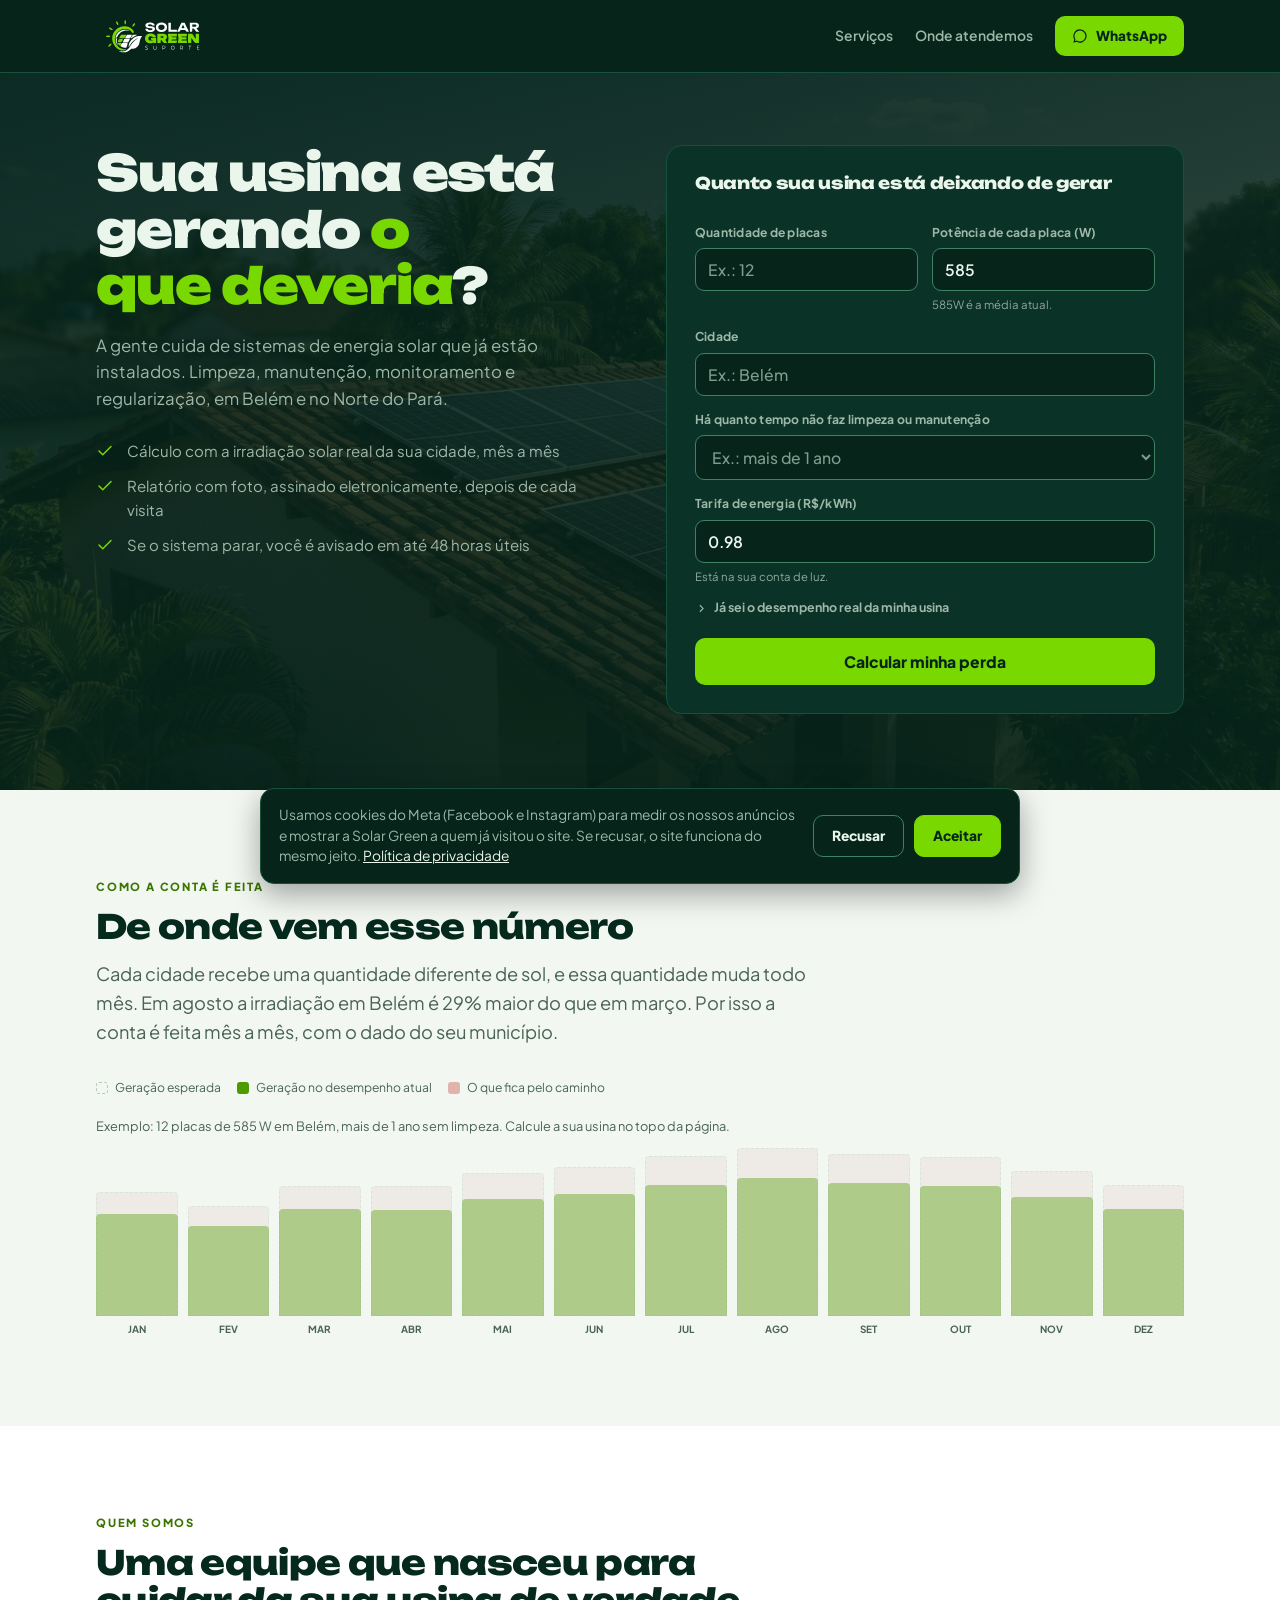
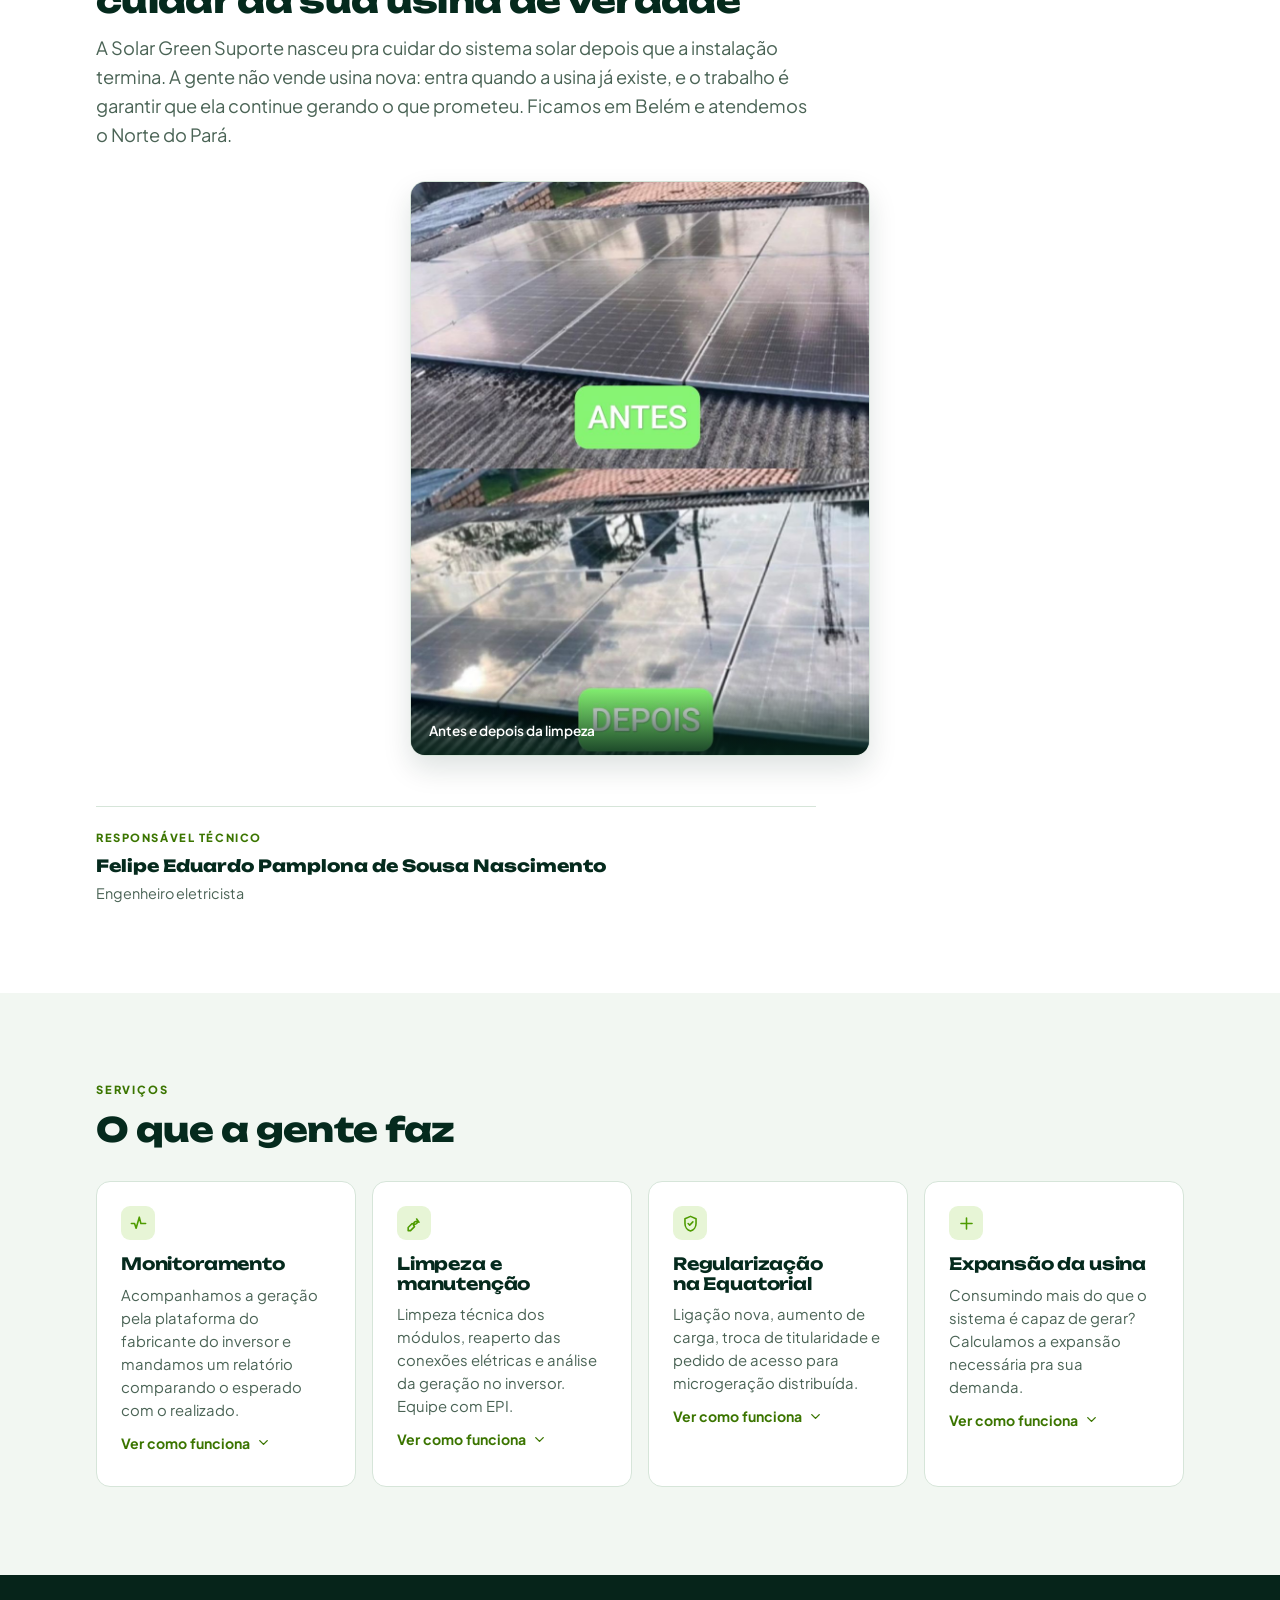
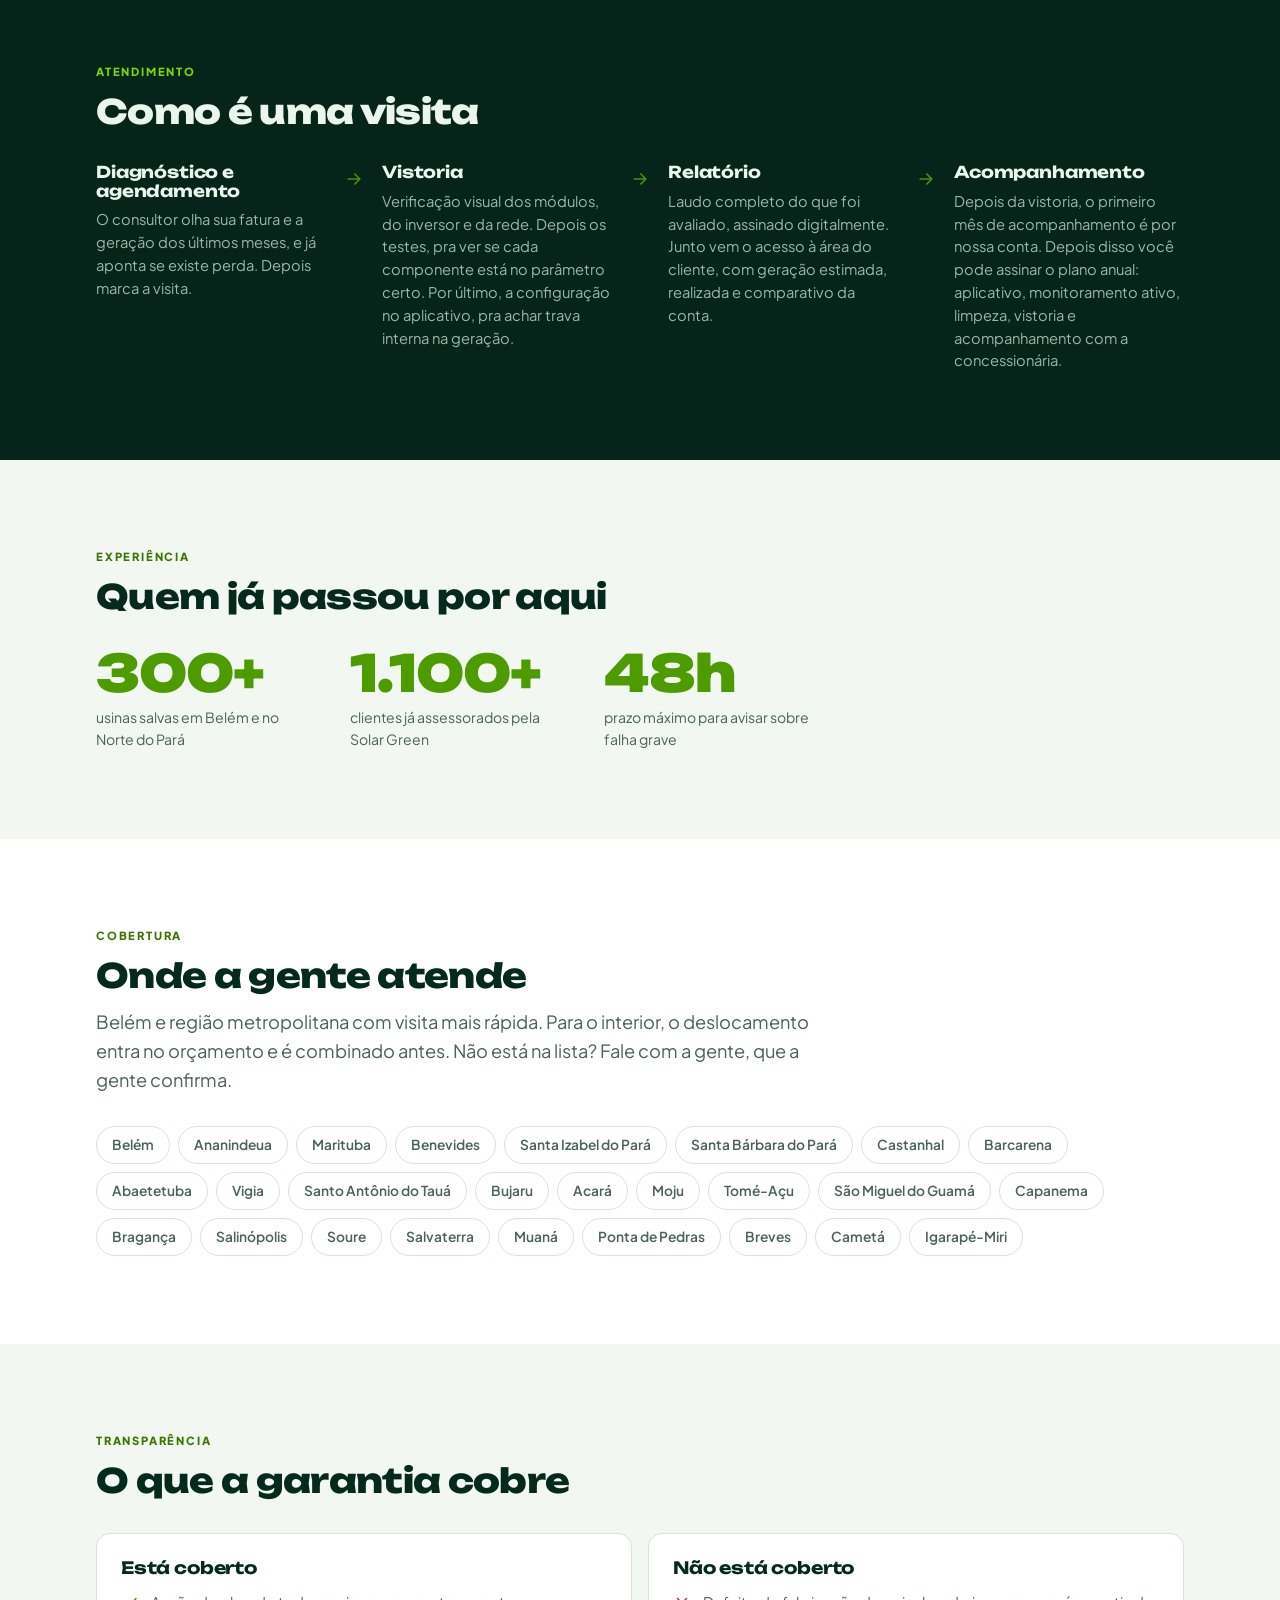
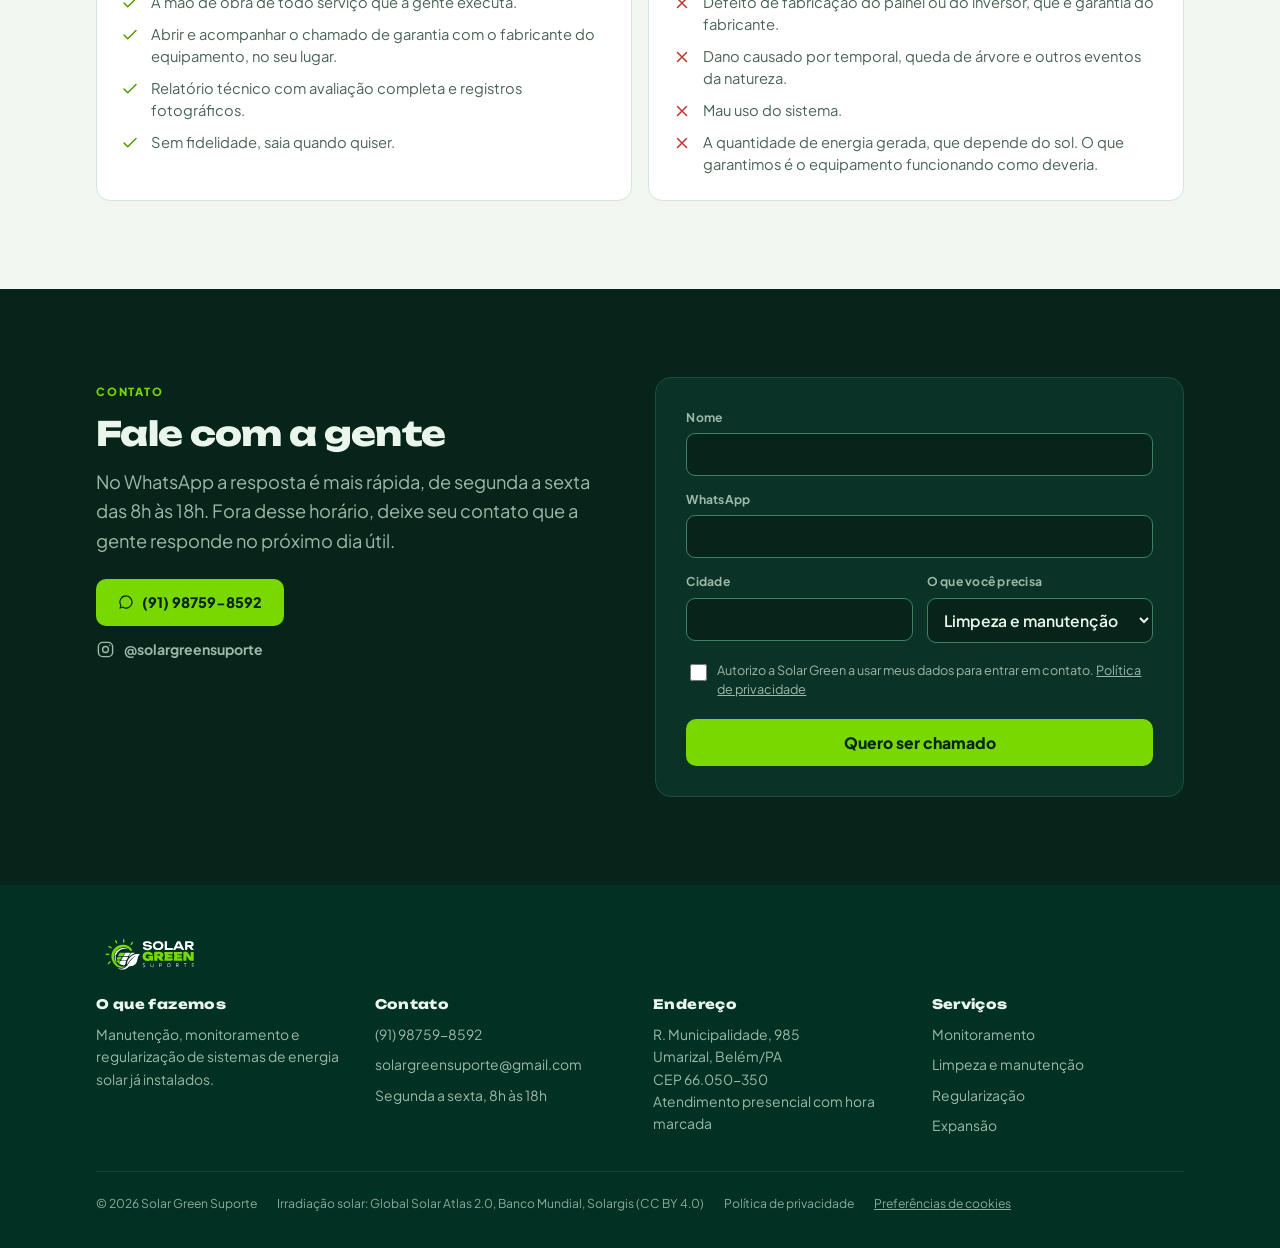
==== index.html @ b62829be "Ativa Meta Pixel com consentimento e atualiza politica" ====
<!doctype html>
<html lang="pt-BR">
<head>
<meta charset="utf-8">
<meta name="viewport" content="width=device-width, initial-scale=1">
<title>Manutenção de Energia Solar em Belém | Solar Green Suporte</title>
<meta name="description" content="Limpeza, manutenção, monitoramento e regularização de usinas de energia solar já instaladas em Belém e no Norte do Pará. Descubra quanto a sua deixa de gerar.">
<link rel="canonical" href="https://solargreensuporte.com.br/">
<meta name="theme-color" content="#06241a">
<link rel="icon" href="favicon.ico" sizes="48x48">
<link rel="apple-touch-icon" href="assets/apple-touch-icon.png">

<meta property="og:type" content="website">
<meta property="og:locale" content="pt_BR">
<meta property="og:site_name" content="Solar Green Suporte">
<meta property="og:title" content="Manutenção de Energia Solar em Belém | Solar Green Suporte">
<meta property="og:description" content="Descubra quanto a sua usina está deixando de gerar. Limpeza, manutenção, monitoramento e regularização em Belém e no Norte do Pará.">
<meta property="og:url" content="https://solargreensuporte.com.br/">
<meta property="og:image" content="https://solargreensuporte.com.br/assets/og-home.png">
<meta property="og:image:width" content="1200">
<meta property="og:image:height" content="630">
<meta name="twitter:card" content="summary_large_image">

<link rel="preconnect" href="https://fonts.googleapis.com">
<link rel="preconnect" href="https://fonts.gstatic.com" crossorigin>
<link rel="stylesheet" href="https://fonts.googleapis.com/css2?family=Unbounded:wght@400;700;800;900&family=Plus+Jakarta+Sans:wght@400;500;600;700;800&display=swap">
<link rel="stylesheet" href="css/style.css?v=2026-10-07b">
<link rel="preload" as="image" href="assets/hero-usina-mobile.webp" media="(max-width:700px)">
<link rel="preload" as="image" href="assets/hero-usina.webp" media="(min-width:701px)">

<script type="application/ld+json">
{
  "@context": "https://schema.org",
  "@type": "LocalBusiness",
  "name": "Solar Green Suporte",
  "url": "https://solargreensuporte.com.br/",
  "image": "https://solargreensuporte.com.br/assets/og-home.png",
  "logo": "https://solargreensuporte.com.br/assets/logo-cor.svg",
  "description": "Manutenção, monitoramento e regularização de sistemas de energia solar já instalados, em Belém e no Norte do Pará.",
  "telephone": "+5591987598592",
  "email": "solargreensuporte@gmail.com",
  "address": {
    "@type": "PostalAddress",
    "streetAddress": "R. Municipalidade, 985",
    "addressLocality": "Belém",
    "addressRegion": "PA",
    "postalCode": "66050-350",
    "addressCountry": "BR"
  },
  "areaServed": { "@type": "AdministrativeArea", "name": "Norte do Pará" },
  "openingHoursSpecification": [
    {
      "@type": "OpeningHoursSpecification",
      "dayOfWeek": ["Monday", "Tuesday", "Wednesday", "Thursday", "Friday"],
      "opens": "08:00",
      "closes": "18:00"
    }
  ],
  "sameAs": ["https://instagram.com/solargreensuporte"]
}
</script>
<script type="module" src="js/app.js?v=2026-10-07b"></script>
<script type="module" src="js/rastreio.js?v=2026-10-07b"></script>
</head>
<body>
<a class="pular" href="#principal">Pular para o conteúdo</a>
<noscript><div class="ns">Para calcular a perda da sua usina, ative o JavaScript. Se preferir, <a href="https://wa.me/5591987598592">fale com a gente no WhatsApp</a>.</div></noscript>

<header>
  <div class="wrap topbar">
    <a class="logo" href="#topo" aria-label="Solar Green Suporte, ir para o topo"><img src="assets/logo-branca.svg" alt="Solar Green Suporte" width="118" height="44"></a>
    <nav aria-label="Principal">
      <a class="nav-link" href="#servicos">Serviços</a>
      <a class="nav-link" href="#cobertura">Onde atendemos</a>
      <a class="zap" href="https://wa.me/5591987598592" data-evento="whatsapp_topo" target="_blank" rel="noopener">
        <svg viewBox="0 0 24 24" fill="currentColor" aria-hidden="true"><path d="M12 2a10 10 0 0 0-8.6 15.1L2 22l5-1.3A10 10 0 1 0 12 2zm0 18.2c-1.5 0-3-.4-4.3-1.2l-.3-.2-3 .8.8-2.9-.2-.3A8.2 8.2 0 1 1 12 20.2z"/></svg>
        <span>WhatsApp</span>
      </a>
    </nav>
  </div>
</header>

<main id="principal">

<!-- ══ HERO + CALCULADORA ══ -->
<div class="escuro hero-bg" id="topo">
  <div class="wrap hero">
    <div class="hero-grid">
      <div>
        <h1>Sua usina está gerando <em>o que deveria</em>?</h1>
        <p>A gente cuida de sistemas de energia solar que já estão instalados. Limpeza, manutenção, monitoramento e regularização, em Belém e no Norte do Pará.</p>
        <ul class="hero-pontos">
          <li><svg class="ic" viewBox="0 0 24 24" aria-hidden="true"><path d="M20 6L9 17l-5-5"/></svg><span>Cálculo com a irradiação solar real da sua cidade, mês a mês</span></li>
          <li><svg class="ic" viewBox="0 0 24 24" aria-hidden="true"><path d="M20 6L9 17l-5-5"/></svg><span>Relatório com foto, assinado eletronicamente, depois de cada visita</span></li>
          <li><svg class="ic" viewBox="0 0 24 24" aria-hidden="true"><path d="M20 6L9 17l-5-5"/></svg><span>Se o sistema parar, você é avisado em até 48 horas úteis</span></li>
        </ul>
      </div>

      <div class="calc" id="calc">
        <h2 class="calc-t">Quanto sua usina está deixando de gerar</h2>
        <form id="calcForm" novalidate>
          <div class="campos">
            <div class="campo">
              <label for="placas">Quantidade de placas</label>
              <input type="number" id="placas" placeholder="Ex.: 12" min="1" step="1" inputmode="numeric">
            </div>
            <div class="campo">
              <label for="potPlaca">Potência de cada placa (W)</label>
              <input type="number" id="potPlaca" min="50" step="5" inputmode="numeric">
              <span class="dica">585W é a média atual.</span>
            </div>
            <div class="campo full combo">
              <label for="cidadeInput">Cidade</label>
              <input type="text" id="cidadeInput" placeholder="Ex.: Belém" autocomplete="off" role="combobox" aria-expanded="false" aria-controls="cidadeLista" aria-autocomplete="list">
              <div class="combo-lista" id="cidadeLista" role="listbox" aria-label="Cidades"></div>
              <span class="aviso-cidade" id="cidadeAviso" role="status"></span>
            </div>
            <div class="campo full">
              <label for="tempoLimpeza">Há quanto tempo não faz limpeza ou manutenção</label>
              <select id="tempoLimpeza" required></select>
            </div>
            <div class="campo full">
              <label for="tarifa">Tarifa de energia (R$/kWh)</label>
              <input type="number" id="tarifa" min="0.1" step="0.01" inputmode="decimal">
              <span class="dica" id="tarifaDica">Está na sua conta de luz.</span>
            </div>
            <div class="campo full">
              <details class="opcional">
                <summary><svg viewBox="0 0 24 24" aria-hidden="true"><path d="M9 6l6 6-6 6"/></svg>Já sei o desempenho real da minha usina</summary>
                <div class="campo">
                  <label for="desempReal">Desempenho medido (%)</label>
                  <input type="number" id="desempReal" min="1" max="120" step="1" placeholder="Ex.: 91" inputmode="numeric">
                </div>
              </details>
            </div>
          </div>
          <p class="erro" id="calcErro" role="alert"></p>
          <button class="calc-btn" id="btnCalc" type="submit">Calcular minha perda</button>
        </form>

        <!-- Depois que o modal do resultado fecha, o #mrResumo (com os mesmos
             botões) é movido pra cá e fica aberto, como era antes do modal. -->
        <div class="calc-resultado-slot" id="calcResultadoSlot"></div>
      </div>
    </div>
  </div>
</div>

<!-- ══ DE ONDE VEM O NÚMERO ══ -->
<div class="claro">
  <div class="wrap">
    <section aria-labelledby="t-numero">
      <div class="sec-head">
        <span class="eyebrow">Como a conta é feita</span>
        <h2 id="t-numero">De onde vem esse número</h2>
        <p class="lede">Cada cidade recebe uma quantidade diferente de sol, e essa quantidade muda todo mês. Em agosto a irradiação em Belém é 29% maior do que em março. Por isso a conta é feita mês a mês, com o dado do seu município.</p>
      </div>
      <div class="gr-leg">
        <span><i class="kk" style="border:1.5px dashed #b3ccb8;"></i> Geração esperada</span>
        <span><i class="kk" style="background:#4e9b00;"></i> Geração no desempenho atual</span>
        <span><i class="kk" style="background:rgba(192,52,42,.35);"></i> O que fica pelo caminho</span>
      </div>
      <div class="grafico exemplo" id="grafico">
        <p class="gr-exemplo-nota" id="grNota">Exemplo: 12 placas de 585 W em Belém, mais de 1 ano sem limpeza. Calcule a sua usina no topo da página.</p>
        <div class="barras" id="barras" role="img" aria-label="Gráfico de barras, mês a mês, da geração esperada e da geração no desempenho atual"></div>
        <div class="gr-tip" id="grTip"></div>
      </div>
    </section>
  </div>
</div>

<!-- ══ QUEM SOMOS ══ -->
<div class="branco" id="quem-somos">
  <div class="wrap">
    <section aria-labelledby="t-quem">
      <div class="sec-head">
        <span class="eyebrow">Quem somos</span>
        <h2 id="t-quem">Uma equipe que nasceu para cuidar da sua usina de verdade</h2>
        <p class="lede">A Solar Green Suporte nasceu pra cuidar do sistema solar depois que a instalação termina. A gente não vende usina nova: entra quando a usina já existe, e o trabalho é garantir que ela continue gerando o que prometeu. Ficamos em Belém e atendemos o Norte do Pará.</p>
      </div>
      <div class="carrossel" id="carrossel">
        <div class="car-trilho" id="carTrilho"></div>
        <button class="car-nav car-prev" id="carPrev" type="button" aria-label="Foto anterior"><svg viewBox="0 0 24 24" aria-hidden="true"><path d="M15 18l-6-6 6-6"/></svg></button>
        <button class="car-nav car-next" id="carNext" type="button" aria-label="Próxima foto"><svg viewBox="0 0 24 24" aria-hidden="true"><path d="M9 6l6 6-6 6"/></svg></button>
      </div>
      <div class="car-pontos" id="carPontos"></div>
      <div class="resp">
        <div class="r-rot">Responsável técnico</div>
        <div class="r-nome">Felipe Eduardo Pamplona de Sousa Nascimento</div>
        <div class="r-cargo">Engenheiro eletricista</div>
      </div>
    </section>
  </div>
</div>

<!-- ══ SERVIÇOS ══ -->
<div class="claro" id="servicos">
  <div class="wrap">
    <section aria-labelledby="t-servicos">
      <div class="sec-head">
        <span class="eyebrow">Serviços</span>
        <h2 id="t-servicos">O que a gente faz</h2>
      </div>
      <div class="grid g4">
        <div class="card">
          <div class="ico-c"><svg viewBox="0 0 24 24" aria-hidden="true"><path d="M3 12h4l2 6 4-14 2 8h6"/></svg></div>
          <h3>Monitoramento</h3>
          <p>Acompanhamos a geração pela plataforma do fabricante do inversor e mandamos um relatório comparando o esperado com o realizado.</p>
          <button class="card-abrir" type="button" aria-expanded="false">Ver como funciona <svg viewBox="0 0 24 24" aria-hidden="true"><path d="M6 9l6 6 6-6"/></svg></button>
          <div class="card-mais"><div class="card-mais-int">
            <p>Nosso aplicativo monitora a geração e a saúde da usina 24 horas por dia e manda um alerta se o desempenho cair abaixo do esperado. Dá pra anexar as faturas de energia no app, e ele compara a geração do mês com o abatimento na conta pra mostrar quanto você economizou naquele período.</p>
            <a class="card-cta" href="https://wa.me/5591987598592" data-servico="monitoramento" data-evento="whatsapp_servico" target="_blank" rel="noopener">Falar sobre monitoramento</a>
          </div></div>
        </div>
        <div class="card">
          <div class="ico-c"><svg viewBox="0 0 24 24" aria-hidden="true"><path d="M14.7 6.3a4 4 0 1 1-5.7 5.7l-5 5V21h3l5-5a4 4 0 0 1 5.7-5.7z"/></svg></div>
          <h3>Limpeza e manutenção</h3>
          <p>Limpeza técnica dos módulos, reaperto das conexões elétricas e análise da geração no inversor. Equipe com EPI.</p>
          <button class="card-abrir" type="button" aria-expanded="false">Ver como funciona <svg viewBox="0 0 24 24" aria-hidden="true"><path d="M6 9l6 6 6-6"/></svg></button>
          <div class="card-mais"><div class="card-mais-int">
            <p>Além da limpeza detalhada em cada módulo, a gente confere se todas as conexões estão firmes, se os cabos estão íntegros, se as tubulações estão protegendo cabos e conexões, se o equipamento está configurado do jeito certo e se cada componente está funcionando como deveria.</p>
            <a class="card-cta" href="https://wa.me/5591987598592" data-servico="limpeza e manutenção" data-evento="whatsapp_servico" target="_blank" rel="noopener">Falar sobre limpeza e manutenção</a>
          </div></div>
        </div>
        <div class="card">
          <div class="ico-c"><svg viewBox="0 0 24 24" aria-hidden="true"><path d="M9 12l2 2 4-4"/><path d="M12 3l7 3v6c0 4.4-3 8.4-7 9.5C8 20.4 5 16.4 5 12V6z"/></svg></div>
          <h3>Regularização na Equatorial</h3>
          <p>Ligação nova, aumento de carga, troca de titularidade e pedido de acesso para microgeração distribuída.</p>
          <button class="card-abrir" type="button" aria-expanded="false">Ver como funciona <svg viewBox="0 0 24 24" aria-hidden="true"><path d="M6 9l6 6 6-6"/></svg></button>
          <div class="card-mais"><div class="card-mais-int">
            <p>Representamos você junto à Equatorial, com o projeto elétrico assinado por engenheiro eletricista. Você não precisa entender de burocracia de concessionária nem ir atrás de protocolo: a gente cuida do processo do começo ao fim.</p>
            <a class="card-cta" href="https://wa.me/5591987598592" data-servico="regularização na Equatorial" data-evento="whatsapp_servico" target="_blank" rel="noopener">Falar sobre regularização</a>
          </div></div>
        </div>
        <div class="card">
          <div class="ico-c"><svg viewBox="0 0 24 24" aria-hidden="true"><path d="M12 5v14M5 12h14"/></svg></div>
          <h3>Expansão da usina</h3>
          <p>Consumindo mais do que o sistema é capaz de gerar? Calculamos a expansão necessária pra sua demanda.</p>
          <button class="card-abrir" type="button" aria-expanded="false">Ver como funciona <svg viewBox="0 0 24 24" aria-hidden="true"><path d="M6 9l6 6 6-6"/></svg></button>
          <div class="card-mais"><div class="card-mais-int">
            <p>Sua conta ainda vem alta mesmo com o sistema funcionando bem? Pode ser que ele tenha ficado pequeno pro seu consumo atual. A gente calcula quantos módulos faltam pra fechar essa conta, olhando pra sua demanda real.</p>
            <a class="card-cta" href="https://wa.me/5591987598592" data-servico="expansão da usina" data-evento="whatsapp_servico" target="_blank" rel="noopener">Falar sobre expansão</a>
          </div></div>
        </div>
      </div>
    </section>
  </div>
</div>

<!-- ══ ATENDIMENTO ══ -->
<div class="escuro" id="atendimento">
  <div class="wrap">
    <section aria-labelledby="t-visita">
      <div class="sec-head">
        <span class="eyebrow">Atendimento</span>
        <h2 id="t-visita">Como é uma visita</h2>
      </div>
      <div class="passos">
        <div class="passo">
          <h3>Diagnóstico e agendamento</h3>
          <p>O consultor olha sua fatura e a geração dos últimos meses, e já aponta se existe perda. Depois marca a visita.</p>
        </div>
        <div class="seta-passo" aria-hidden="true"><svg viewBox="0 0 24 24"><path d="M5 12h14M13 6l6 6-6 6"/></svg></div>
        <div class="passo">
          <h3>Vistoria</h3>
          <p>Verificação visual dos módulos, do inversor e da rede. Depois os testes, pra ver se cada componente está no parâmetro certo. Por último, a configuração no aplicativo, pra achar trava interna na geração.</p>
        </div>
        <div class="seta-passo" aria-hidden="true"><svg viewBox="0 0 24 24"><path d="M5 12h14M13 6l6 6-6 6"/></svg></div>
        <div class="passo">
          <h3>Relatório</h3>
          <p>Laudo completo do que foi avaliado, assinado digitalmente. Junto vem o acesso à área do cliente, com geração estimada, realizada e comparativo da conta.</p>
        </div>
        <div class="seta-passo" aria-hidden="true"><svg viewBox="0 0 24 24"><path d="M5 12h14M13 6l6 6-6 6"/></svg></div>
        <div class="passo">
          <h3>Acompanhamento</h3>
          <p>Depois da vistoria, o primeiro mês de acompanhamento é por nossa conta. Depois disso você pode assinar o plano anual: aplicativo, monitoramento ativo, limpeza, vistoria e acompanhamento com a concessionária.</p>
        </div>
      </div>
    </section>
  </div>
</div>

<!-- ══ PROVA ══ -->
<div class="claro">
  <div class="wrap">
    <section aria-labelledby="t-prova">
      <div class="sec-head">
        <span class="eyebrow">Experiência</span>
        <h2 id="t-prova">Quem já passou por aqui</h2>
      </div>
      <div class="prova">
        <div><div class="p-n">300+</div><div class="p-l">usinas salvas em Belém e no Norte do Pará</div></div>
        <div><div class="p-n">1.100+</div><div class="p-l">clientes já assessorados pela Solar Green</div></div>
        <div><div class="p-n">48h</div><div class="p-l">prazo máximo para avisar sobre falha grave</div></div>
      </div>
    </section>
  </div>
</div>

<!-- ══ COBERTURA ══ -->
<div class="branco" id="cobertura">
  <div class="wrap">
    <section aria-labelledby="t-cobertura">
      <div class="sec-head">
        <span class="eyebrow">Cobertura</span>
        <h2 id="t-cobertura">Onde a gente atende</h2>
        <p class="lede">Belém e região metropolitana com visita mais rápida. Para o interior, o deslocamento entra no orçamento e é combinado antes. Não está na lista? Fale com a gente, que a gente confirma.</p>
      </div>
      <div class="cidades">
        <span class="cidade">Belém</span><span class="cidade">Ananindeua</span><span class="cidade">Marituba</span>
        <span class="cidade">Benevides</span><span class="cidade">Santa Izabel do Pará</span><span class="cidade">Santa Bárbara do Pará</span>
        <span class="cidade">Castanhal</span><span class="cidade">Barcarena</span><span class="cidade">Abaetetuba</span>
        <span class="cidade">Vigia</span><span class="cidade">Santo Antônio do Tauá</span><span class="cidade">Bujaru</span>
        <span class="cidade">Acará</span><span class="cidade">Moju</span><span class="cidade">Tomé-Açu</span>
        <span class="cidade">São Miguel do Guamá</span><span class="cidade">Capanema</span><span class="cidade">Bragança</span>
        <span class="cidade">Salinópolis</span><span class="cidade">Soure</span><span class="cidade">Salvaterra</span>
        <span class="cidade">Muaná</span><span class="cidade">Ponta de Pedras</span><span class="cidade">Breves</span>
        <span class="cidade">Cametá</span><span class="cidade">Igarapé-Miri</span>
      </div>
    </section>
  </div>
</div>

<!-- ══ GARANTIA ══ -->
<div class="claro">
  <div class="wrap">
    <section aria-labelledby="t-garantia">
      <div class="sec-head">
        <span class="eyebrow">Transparência</span>
        <h2 id="t-garantia">O que a garantia cobre</h2>
      </div>
      <div class="gar">
        <div class="gar-col">
          <h3>Está coberto</h3>
          <ul>
            <li class="sim"><svg viewBox="0 0 24 24" aria-hidden="true"><path d="M20 6L9 17l-5-5"/></svg><span>A mão de obra de todo serviço que a gente executa.</span></li>
            <li class="sim"><svg viewBox="0 0 24 24" aria-hidden="true"><path d="M20 6L9 17l-5-5"/></svg><span>Abrir e acompanhar o chamado de garantia com o fabricante do equipamento, no seu lugar.</span></li>
            <li class="sim"><svg viewBox="0 0 24 24" aria-hidden="true"><path d="M20 6L9 17l-5-5"/></svg><span>Relatório técnico com avaliação completa e registros fotográficos.</span></li>
            <li class="sim"><svg viewBox="0 0 24 24" aria-hidden="true"><path d="M20 6L9 17l-5-5"/></svg><span>Sem fidelidade, saia quando quiser.</span></li>
          </ul>
        </div>
        <div class="gar-col">
          <h3>Não está coberto</h3>
          <ul>
            <li class="nao"><svg viewBox="0 0 24 24" aria-hidden="true"><path d="M6 6l12 12M18 6L6 18"/></svg><span>Defeito de fabricação do painel ou do inversor, que é garantia do fabricante.</span></li>
            <li class="nao"><svg viewBox="0 0 24 24" aria-hidden="true"><path d="M6 6l12 12M18 6L6 18"/></svg><span>Dano causado por temporal, queda de árvore e outros eventos da natureza.</span></li>
            <li class="nao"><svg viewBox="0 0 24 24" aria-hidden="true"><path d="M6 6l12 12M18 6L6 18"/></svg><span>Mau uso do sistema.</span></li>
            <li class="nao"><svg viewBox="0 0 24 24" aria-hidden="true"><path d="M6 6l12 12M18 6L6 18"/></svg><span>A quantidade de energia gerada, que depende do sol. O que garantimos é o equipamento funcionando como deveria.</span></li>
          </ul>
        </div>
      </div>
    </section>
  </div>
</div>

<!-- ══ CONTATO ══ -->
<div class="escuro" id="contato">
  <div class="wrap">
    <section aria-labelledby="t-contato">
      <div class="form-grid">
        <div>
          <span class="eyebrow">Contato</span>
          <h2 id="t-contato" style="margin-top:12px;">Fale com a gente</h2>
          <p class="lede" style="margin-top:14px;">No WhatsApp a resposta é mais rápida, de segunda a sexta das 8h às 18h. Fora desse horário, deixe seu contato que a gente responde no próximo dia útil.</p>
          <div style="margin-top:24px;display:flex;flex-direction:column;gap:12px;align-items:flex-start;">
            <a class="btn-zap" href="https://wa.me/5591987598592" data-evento="whatsapp_contato" target="_blank" rel="noopener">
              <svg viewBox="0 0 24 24" fill="currentColor" style="width:16px;height:16px;" aria-hidden="true"><path d="M12 2a10 10 0 0 0-8.6 15.1L2 22l5-1.3A10 10 0 1 0 12 2zm0 18.2c-1.5 0-3-.4-4.3-1.2l-.3-.2-3 .8.8-2.9-.2-.3A8.2 8.2 0 1 1 12 20.2z"/></svg>
              (91) 98759-8592
            </a>
            <a href="https://instagram.com/solargreensuporte" target="_blank" rel="noopener" style="display:inline-flex;align-items:center;gap:9px;color:var(--escuro-soft);text-decoration:none;font-size:.88rem;font-weight:700;">
              <svg viewBox="0 0 24 24" width="19" height="19" fill="none" stroke="currentColor" stroke-width="1.8" stroke-linecap="round" stroke-linejoin="round" aria-hidden="true"><rect x="3" y="3" width="18" height="18" rx="5.5"/><circle cx="12" cy="12" r="3.7"/><circle cx="17.3" cy="6.7" r=".9" fill="currentColor" stroke="none"/></svg>
              @solargreensuporte
            </a>
          </div>
        </div>

        <div class="form-box">
          <form id="form" novalidate>
            <div class="campos">
              <div class="campo full"><label for="fNome">Nome</label><input type="text" id="fNome" autocomplete="name" required></div>
              <div class="campo full"><label for="fZap">WhatsApp</label><input type="tel" id="fZap" autocomplete="tel" inputmode="tel" required></div>
              <div class="campo"><label for="fCidade">Cidade</label><input type="text" id="fCidade" autocomplete="address-level2"></div>
              <div class="campo"><label for="fServico">O que você precisa</label>
                <select id="fServico">
                  <option>Limpeza e manutenção</option>
                  <option>Monitoramento</option>
                  <option>Regularização na Equatorial</option>
                  <option>Expansão da usina</option>
                  <option>Ainda não sei</option>
                </select>
              </div>
            </div>
            <div class="hp" aria-hidden="true"><label for="fSite">Não preencha este campo</label><input type="text" id="fSite" name="site_url" tabindex="-1" autocomplete="off"></div>
            <label class="consent"><input type="checkbox" id="fOk" required><span>Autorizo a Solar Green a usar meus dados para entrar em contato. <a href="privacidade.html">Política de privacidade</a></span></label>
            <p id="formErro" role="alert"></p>
            <button class="calc-btn" id="btnForm" type="submit">Quero ser chamado</button>
          </form>
        </div>
      </div>
    </section>
  </div>
</div>

</main>

<footer>
  <div class="wrap">
    <div class="f-logo"><img src="assets/logo-branca.svg" alt="Solar Green Suporte" width="112" height="42" loading="lazy"></div>
    <div class="f-grid">
      <div>
        <h3>O que fazemos</h3>
        <p>Manutenção, monitoramento e regularização de sistemas de energia solar já instalados.</p>
      </div>
      <div>
        <h3>Contato</h3>
        <ul>
          <li><a href="https://wa.me/5591987598592">(91) 98759-8592</a></li>
          <li><a href="mailto:solargreensuporte@gmail.com">solargreensuporte@gmail.com</a></li>
          <li>Segunda a sexta, 8h às 18h</li>
        </ul>
      </div>
      <div>
        <h3>Endereço</h3>
        <p>R. Municipalidade, 985<br>Umarizal, Belém/PA<br>CEP 66.050-350<br>Atendimento presencial com hora marcada</p>
      </div>
      <div>
        <h3>Serviços</h3>
        <ul>
          <li><a href="#servicos">Monitoramento</a></li>
          <li><a href="#servicos">Limpeza e manutenção</a></li>
          <li><a href="#servicos">Regularização</a></li>
          <li><a href="#servicos">Expansão</a></li>
        </ul>
      </div>
    </div>
    <div class="f-fim">
      <span>&copy; <span id="ano">2026</span> Solar Green Suporte</span>
      <span>Irradiação solar: Global Solar Atlas 2.0, Banco Mundial, Solargis (CC BY 4.0)</span>
      <a href="privacidade.html">Política de privacidade</a>
    </div>
  </div>
</footer>

<div class="barra-zap" id="barraZap">
  <a class="btn-zap" href="https://wa.me/5591987598592" data-evento="whatsapp_barra" target="_blank" rel="noopener">
    <svg viewBox="0 0 24 24" fill="currentColor" style="width:16px;height:16px;" aria-hidden="true"><path d="M12 2a10 10 0 0 0-8.6 15.1L2 22l5-1.3A10 10 0 1 0 12 2zm0 18.2c-1.5 0-3-.4-4.3-1.2l-.3-.2-3 .8.8-2.9-.2-.3A8.2 8.2 0 1 1 12 20.2z"/></svg>
    Falar no WhatsApp
  </a>
  <span class="b-hor" id="barraHorario">Segunda a sexta, 8h às 18h</span>
</div>

<!-- ══ MODAL DO RESULTADO DA CALCULADORA ══ -->
<div class="modal-resultado" id="modalResultado" role="dialog" aria-modal="true" aria-hidden="true" aria-label="Resultado do cálculo">
  <div class="mr-caixa">
    <button class="mr-fechar" id="mrFechar" type="button">Continuar no site</button>

    <div class="mr-passo on" id="mrResumo">
      <div class="res-desemp"><span class="v" id="resDesemp">0%</span><span class="l">do desempenho esperado</span></div>
      <div class="res-lbl">Nessa configuração, sua usina deixa de gerar</div>
      <div class="res-n" id="resAno">R$ 0</div>
      <div class="res-sub">por ano</div>
      <div class="res-linhas">
        <div class="res-item"><div class="v" id="resMes">R$ 0</div><div class="l">por mês</div></div>
        <div class="res-item"><div class="v" id="resKwh">0 kWh</div><div class="l">perdidos no ano</div></div>
        <div class="res-item"><div class="v" id="resPior">-</div><div class="l">pior mês</div></div>
      </div>
      <div class="res-cta mr-cta" id="resCta">
        <a class="btn-zap" id="ctaZap" href="https://wa.me/5591987598592" data-evento="whatsapp_resultado" target="_blank" rel="noopener">
          <svg viewBox="0 0 24 24" fill="currentColor" style="width:16px;height:16px;" aria-hidden="true"><path d="M12 2a10 10 0 0 0-8.6 15.1L2 22l5-1.3A10 10 0 1 0 12 2zm0 18.2c-1.5 0-3-.4-4.3-1.2l-.3-.2-3 .8.8-2.9-.2-.3A8.2 8.2 0 1 1 12 20.2z"/></svg>
          Resolver a perda agora
        </a>
        <button class="btn-form" id="ctaDuvidas" type="button">Tirar dúvidas</button>
      </div>
      <p class="res-horario" id="resHorario"></p>
      <p class="res-fonte">Estimativa. Irradiação do Global Solar Atlas (Banco Mundial, Solargis), plano inclinado no ângulo ideal, com 20% de perdas normais do sistema. O número real depende de sombreamento, idade dos módulos e estado do inversor, medidos na vistoria.</p>
    </div>

    <div class="mr-passo" id="mrDuvidas">
      <button class="mr-voltar" id="mrVoltar" type="button">&larr; Voltar ao resultado</button>
      <h3>Deixe seu contato</h3>
      <p class="lede" style="margin-top:6px;">A gente te chama no WhatsApp para explicar o resultado e combinar a vistoria.</p>
      <form id="mrForm" novalidate>
        <div class="campos">
          <div class="campo full"><label for="mNome">Nome</label><input type="text" id="mNome" autocomplete="name" required></div>
          <div class="campo full"><label for="mZap">WhatsApp</label><input type="tel" id="mZap" autocomplete="tel" inputmode="tel" required></div>
          <div class="campo"><label for="mCidade">Cidade</label><input type="text" id="mCidade" autocomplete="address-level2"></div>
          <div class="campo"><label for="mServico">O que você precisa</label>
            <select id="mServico">
              <option>Limpeza e manutenção</option>
              <option>Monitoramento</option>
              <option>Regularização na Equatorial</option>
              <option>Expansão da usina</option>
              <option>Ainda não sei</option>
            </select>
          </div>
        </div>
        <div class="hp" aria-hidden="true"><label for="mSite">Não preencha este campo</label><input type="text" id="mSite" name="site_url" tabindex="-1" autocomplete="off"></div>
        <label class="consent"><input type="checkbox" id="mOk" required><span>Autorizo a Solar Green a usar meus dados para entrar em contato. <a href="privacidade.html">Política de privacidade</a></span></label>
        <p class="erro" id="mrErro" role="alert"></p>
        <button class="calc-btn" id="mrBtn" type="submit">Quero ser chamado</button>
      </form>
    </div>

    <div class="mr-passo form-ok" id="mrSucesso">
      <p>Recebemos seu contato. A gente chama você no WhatsApp em horário comercial.</p>
      <a class="btn-zap" id="mrZapSucesso" href="https://wa.me/5591987598592" target="_blank" rel="noopener">Falar agora no WhatsApp</a>
      <button class="mr-voltar" id="mrFecharSucesso" type="button">Continuar no site</button>
    </div>
  </div>
</div>

<!-- ══ LIGHTBOX DE FOTOS ══ -->
<div class="lightbox" id="lightbox" role="dialog" aria-modal="true" aria-hidden="true" aria-label="Foto ampliada">
  <button class="lb-fechar" id="lbFechar" type="button" aria-label="Fechar foto">
    <svg viewBox="0 0 24 24" aria-hidden="true"><path d="M6 6l12 12M18 6L6 18"/></svg>
  </button>
  <div class="lb-conteudo">
    <img id="lbImg" src="" alt="">
    <p class="lb-legenda" id="lbLegenda"></p>
  </div>
</div>

</body>
</html>
---- css/style.css ----
/* Site institucional Solar Green Suporte.
   Tema fixo da marca (site comercial não acompanha o tema do sistema
   operacional do visitante). Todas as cores pintadas explicitamente. */
:root{
  --verde:#78D800;
  --verde-fundo:#4e9b00;
  --breu:#06241a;
  --slate:#003122;
  --nevoa:#F2F7F2;
  --branco:#ffffff;
  --perda:#e2564a;
  --perda-claro:#c0342a;
  --perda-texto:#f0776c;   /* vermelho legivel em texto pequeno sobre fundo escuro */
  --verde-texto:#3b7500;   /* verde escuro para texto e botao sobre fundo claro (contraste 5,2 a 5,6) */

  --escuro-surface:#0a3226;
  --escuro-linha:#17513c;
  --escuro-ink:#eaf5ec;
  --escuro-soft:#9db8a8;
  --escuro-faint:#8fa99b;

  --claro-linha:#d6e5d9;
  --claro-ink:#052a1d;
  --claro-soft:#4a6355;
  --claro-faint:#5c7568;

  --display:'Unbounded','Segoe UI',system-ui,sans-serif;
  --body:'Plus Jakarta Sans','Segoe UI',system-ui,sans-serif;
  --maxw:1140px;
  --gutter:26px;
}
*{box-sizing:border-box;}
body{
  margin:0;background:var(--nevoa);color:var(--claro-ink);
  font-family:var(--body);font-size:16.5px;line-height:1.6;
  -webkit-font-smoothing:antialiased;
}
.wrap{max-width:var(--maxw);margin:0 auto;padding:0 var(--gutter);}
h1,h2,h3{font-family:var(--display);margin:0;line-height:1.14;text-wrap:balance;}
h1{font-weight:900;font-size:clamp(1.9rem,4.6vw,3.1rem);letter-spacing:-.025em;}
h2{font-weight:800;font-size:clamp(1.4rem,3vw,2.1rem);letter-spacing:-.02em;}
h3{font-weight:700;font-size:1.06rem;letter-spacing:-.01em;}
p{margin:0;}
a{color:inherit;}
button{font-family:inherit;}
:focus-visible{outline:2px solid var(--verde);outline-offset:3px;border-radius:6px;}
img,svg{max-width:100%;}
@media (prefers-reduced-motion:reduce){*{transition:none!important;animation:none!important;}}

.escuro{background:var(--breu);color:var(--escuro-ink);}
.claro{background:var(--nevoa);color:var(--claro-ink);}
.branco{background:var(--branco);color:var(--claro-ink);}
section{padding:clamp(50px,7vw,88px) 0;}
.sec-head{display:flex;flex-direction:column;gap:12px;margin-bottom:32px;max-width:60ch;}
.eyebrow{font-size:.7rem;font-weight:800;text-transform:uppercase;letter-spacing:.16em;color:var(--verde-texto);}
.escuro .eyebrow{color:var(--verde);}
.lede{font-size:clamp(1rem,1.8vw,1.14rem);color:var(--claro-soft);line-height:1.6;}
.escuro .lede{color:var(--escuro-soft);}

/* ── Topo ───────────────────────────────────────────── */
header{
  position:sticky;top:0;z-index:40;background:var(--breu);
  border-bottom:1px solid var(--escuro-linha);
}
header.pagina-header{position:static;}
/* padding-block, não o atalho: o atalho zeraria o padding lateral do .wrap
   (mesmo elemento carrega as duas classes) e o conteúdo colaria na borda. */
.topbar{display:flex;align-items:center;justify-content:space-between;gap:16px;padding-block:14px;}
.logo{display:block;line-height:0;flex:none;}
.logo img{width:auto;height:44px;display:block;}
nav{display:flex;align-items:center;gap:22px;}
nav a{font-size:.87rem;font-weight:600;color:var(--escuro-soft);text-decoration:none;}
nav a:hover{color:var(--escuro-ink);}
.zap{
  display:inline-flex;align-items:center;gap:8px;background:var(--verde);color:var(--breu);
  font-weight:800;font-size:.85rem;padding:9px 17px;border-radius:10px;text-decoration:none;
}
.zap svg{width:16px;height:16px;flex:none;}
@media (max-width:880px){ nav .nav-link{display:none;} }
@media (max-width:560px){
  :root{--gutter:24px;}
  .logo img{height:34px;}
  .zap{padding:10px 13px;}
  .car-trilho{grid-template-columns:1fr;}
  .car-slide.car-lateral{display:none;}
  .car-prev{left:10px;}.car-next{right:10px;}
}

/* ── Hero + calculadora ─────────────────────────────── */
/* Foto de fundo (usina residencial real) com filtro escuro por cima —
   a cor sólida do .escuro fica de reserva se a imagem não carregar. */
.hero-bg{
  position:relative;isolation:isolate;
  background:var(--breu) url('../assets/hero-usina.webp') center 40% / cover no-repeat;
}
@media (max-width:700px){
  .hero-bg{background-image:url('../assets/hero-usina-mobile.webp');}
}
.hero-bg::before{
  content:"";position:absolute;inset:0;z-index:0;
  background:linear-gradient(165deg, rgba(6,36,26,.95) 0%, rgba(6,36,26,.87) 45%, rgba(6,36,26,.94) 100%);
}
.hero-bg > .wrap{position:relative;z-index:1;}
.hero{padding-top:clamp(42px,6vw,72px);padding-bottom:clamp(46px,6vw,76px);}
.hero-grid{display:grid;grid-template-columns:1fr;gap:34px;}
@media (min-width:980px){ .hero-grid{grid-template-columns:1fr 1fr;gap:52px;align-items:start;} }
.hero h1 em{font-style:normal;color:var(--verde);}
.hero p{color:var(--escuro-soft);margin-top:18px;font-size:1.05rem;max-width:46ch;}
.hero-pontos{list-style:none;padding:0;margin:26px 0 0;display:flex;flex-direction:column;gap:11px;}
.hero-pontos li{display:grid;grid-template-columns:20px 1fr;gap:11px;font-size:.94rem;color:var(--escuro-soft);}
.ic{width:18px;height:18px;margin-top:3px;flex:none;fill:none;stroke:var(--verde);stroke-width:2;stroke-linecap:round;stroke-linejoin:round;}

.calc{
  background:var(--escuro-surface);border:1px solid var(--escuro-linha);
  border-radius:16px;padding:clamp(22px,3vw,28px);
}
.calc-t{font-family:var(--display);font-weight:800;font-size:1.02rem;margin-bottom:20px;}
.campos{display:grid;grid-template-columns:1fr 1fr;gap:14px;}
.campo{display:flex;flex-direction:column;gap:6px;min-width:0;}
.campo.full{grid-column:1/-1;}
.campo label{font-size:.76rem;font-weight:700;color:var(--escuro-soft);letter-spacing:.02em;}
/* Os dois primeiros campos da calculadora têm rótulos com alturas diferentes.
   Esta reserva deixa os inputs alinhados, inclusive no celular. */
.calc .campos > .campo:nth-child(1) label,
.calc .campos > .campo:nth-child(2) label{min-height:2.45em;display:flex;align-items:flex-end;}
.campo input,.campo select{
  background:var(--breu);border:1px solid #3d8265;border-radius:9px;
  color:var(--escuro-ink);font-family:var(--body);font-size:.98rem;font-weight:600;
  padding:11px 12px;width:100%;
}
.campo input:focus,.campo select:focus{border-color:var(--verde);outline:2px solid var(--verde);outline-offset:1px;}
/* exemplo em cinza: o campo vem vazio e a dica mostra o formato esperado */
.campo input::placeholder{color:#7f9c8d;font-weight:500;opacity:1;}
.campo select:invalid{color:#7f9c8d;font-weight:500;}
.campo select option{color:var(--escuro-ink);}
.campo .dica{font-size:.71rem;color:var(--escuro-faint);line-height:1.4;}
.calc-btn{
  margin-top:20px;width:100%;background:var(--verde);color:var(--breu);border:none;
  font-weight:800;font-size:.98rem;padding:14px;border-radius:10px;cursor:pointer;
}
.calc-btn:hover{background:#8ae810;}

/* combobox de cidade */
.combo{position:relative;}
.combo-lista{
  position:absolute;top:calc(100% + 6px);left:0;right:0;z-index:30;
  background:var(--breu);border:1px solid var(--escuro-linha);border-radius:10px;
  max-height:230px;overflow-y:auto;display:none;box-shadow:0 14px 30px rgba(0,0,0,.4);
}
.combo-lista.on{display:block;}
.combo-item{padding:10px 13px;font-size:.92rem;color:var(--escuro-ink);cursor:pointer;}
.combo-item:hover{background:var(--escuro-surface);color:var(--verde);}
.combo-vazio{padding:10px 13px;font-size:.84rem;color:var(--escuro-faint);}

/* campo opcional recolhido */
.opcional summary{
  font-size:.78rem;font-weight:700;color:var(--escuro-soft);cursor:pointer;
  list-style:none;display:flex;align-items:center;gap:6px;
}
.opcional summary::-webkit-details-marker{display:none;}
.opcional summary svg{width:13px;height:13px;fill:none;stroke:currentColor;stroke-width:2;transition:transform .15s;}
.opcional[open] summary svg{transform:rotate(90deg);}
.opcional .campo{margin-top:10px;}

/* resultado (conteúdo vive dentro do #modalResultado — ver seção de modal) */
.res-desemp{
  display:inline-flex;align-items:baseline;gap:8px;background:var(--escuro-surface);
  border:1px solid var(--escuro-linha);border-radius:10px;padding:9px 14px;
}
.res-desemp .v{font-family:var(--display);font-weight:900;font-size:1.3rem;color:var(--verde);font-variant-numeric:tabular-nums;}
.res-desemp .l{font-size:.78rem;color:var(--escuro-soft);}
.res-lbl{font-size:.85rem;color:var(--escuro-soft);margin-top:16px;}
.res-n{
  font-family:var(--display);font-weight:900;color:var(--perda);
  font-size:clamp(2.4rem,7.5vw,3.4rem);line-height:1.02;letter-spacing:-.03em;
  font-variant-numeric:tabular-nums;margin:4px 0 2px;
}
.res-sub{font-size:.86rem;color:var(--escuro-faint);}
.res-linhas{display:flex;flex-wrap:wrap;gap:20px;margin-top:18px;}
.res-item .v{font-family:var(--display);font-weight:800;font-size:1.1rem;font-variant-numeric:tabular-nums;color:var(--escuro-ink);}
.res-item .l{font-size:.7rem;text-transform:uppercase;letter-spacing:.1em;color:var(--escuro-faint);font-weight:700;}
.res-cta{display:flex;flex-wrap:wrap;gap:10px;margin-top:22px;}
.btn-zap{
  display:inline-flex;align-items:center;gap:8px;background:var(--verde);color:var(--breu);
  font-weight:800;font-size:.9rem;padding:12px 22px;border-radius:10px;text-decoration:none;
}
.btn-form{
  background:transparent;color:var(--escuro-ink);border:1px solid var(--escuro-linha);
  font-weight:700;font-size:.9rem;padding:12px 22px;border-radius:10px;text-decoration:none;
  display:inline-flex;align-items:center;
}
/* seletor composto de propósito: ".hero p" (genérica, mais acima no arquivo)
   tem mais especificidade que ".res-fonte" sozinha e vencia a cascata,
   deixando o texto grande mesmo com font-size:10px declarado aqui. */
#mrResumo .res-fonte{font-size:10px;color:var(--escuro-soft);margin-top:14px;line-height:1.4;}

/* ── Gráfico ────────────────────────────────────────── */
.gr-leg{display:flex;flex-wrap:wrap;gap:16px;font-size:.76rem;color:var(--claro-soft);margin-bottom:18px;}
.gr-leg span{display:inline-flex;align-items:center;gap:7px;}
.kk{width:12px;height:12px;border-radius:3px;flex:none;}
.grafico{position:relative;}
.barras{display:flex;align-items:flex-end;gap:clamp(4px,1vw,10px);height:190px;}
.b{flex:1;display:flex;flex-direction:column;justify-content:flex-end;height:100%;gap:6px;cursor:default;}
.b-st{position:relative;flex:1;display:flex;align-items:flex-end;}
/* A altura final é o padrão. A animação só entra se a barra estiver com a
   classe "aguardando" — assim, se o observador de rolagem falhar por qualquer
   motivo, o gráfico aparece completo em vez de sumir. */
.b-esp,.b-real{
  position:absolute;left:0;right:0;bottom:0;border-radius:4px 4px 0 0;
  transition:height .7s cubic-bezier(.22,.9,.3,1) var(--atraso,0s), background-color .18s, border-color .18s;
}
.b-esp{border:1.5px dashed #b3ccb8;background:rgba(192,52,42,.14);height:var(--he,0%);}
.b-real{background:var(--verde-fundo);height:var(--hr,0%);}
.barras.aguardando .b-esp,.barras.aguardando .b-real{height:0;}
.barras.sem-transicao .b-esp,.barras.sem-transicao .b-real{transition:none;}
.b.hl-perda .b-esp{background:rgba(192,52,42,.34);border-color:var(--perda-claro);}
.b.hl-real .b-real{background:var(--verde);}
.b-m{font-size:.62rem;text-align:center;color:var(--claro-soft);font-weight:700;}
.gr-tip{
  position:absolute;pointer-events:none;opacity:0;transition:opacity .15s;
  background:var(--breu);color:var(--escuro-ink);border-radius:9px;padding:9px 12px;
  font-size:.76rem;line-height:1.5;white-space:nowrap;z-index:5;
  box-shadow:0 10px 24px rgba(0,0,0,.22);transform:translate(-50%,-100%);
}
.gr-tip.on{opacity:1;}
.gr-tip b{font-family:var(--display);font-weight:800;}
.gr-tip .tp{color:var(--perda-texto);}
.gr-tip .tv{color:var(--verde);}

/* ── Carrossel ──────────────────────────────────────── */
.carrossel{position:relative;}
.car-trilho{display:grid;grid-template-columns:minmax(0,.24fr) minmax(0,.56fr) minmax(0,.24fr);gap:12px;align-items:center;}
.car-trilho.unico{display:block;max-width:460px;margin:0 auto;}
.car-slide{position:relative;aspect-ratio:4/5;background:var(--nevoa);overflow:hidden;border:1px solid var(--claro-linha);border-radius:15px;}
.car-slide img{width:100%;height:100%;object-fit:cover;display:block;cursor:zoom-in;}
.car-slide.car-lateral{filter:blur(2.5px);opacity:.53;transform:scale(.94);}
.car-slide.car-principal{z-index:1;box-shadow:0 13px 28px rgba(5,42,29,.13);transition:transform .32s ease,opacity .32s ease;}
.carrossel.mov-proximo .car-principal{animation:entra-direita .34s ease both;}
.carrossel.mov-anterior .car-principal{animation:entra-esquerda .34s ease both;}
@keyframes entra-direita{from{opacity:.35;transform:translateX(24px)}to{opacity:1;transform:translateX(0)}}
@keyframes entra-esquerda{from{opacity:.35;transform:translateX(-24px)}to{opacity:1;transform:translateX(0)}}
.car-legenda{
  position:absolute;left:0;right:0;bottom:0;padding:34px 18px 14px;
  background:linear-gradient(transparent,rgba(6,36,26,.86));
  color:#fff;font-size:.85rem;font-weight:600;
}
.car-nav{
  position:absolute;top:50%;transform:translateY(-50%);z-index:3;
  width:38px;height:38px;border-radius:50%;border:none;cursor:pointer;
  background:rgba(6,36,26,.62);color:#fff;display:flex;align-items:center;justify-content:center;
}
.car-nav:hover{background:rgba(6,36,26,.85);}
.car-nav svg{width:17px;height:17px;fill:none;stroke:currentColor;stroke-width:2.2;stroke-linecap:round;stroke-linejoin:round;}
.car-prev{left:calc(22% + 10px);} .car-next{right:calc(22% + 10px);}
.car-pontos{display:flex;justify-content:center;gap:7px;padding:12px;}
.car-ponto{width:7px;height:7px;border-radius:50%;border:none;padding:0;cursor:pointer;background:var(--claro-linha);}
.car-ponto.on{background:var(--verde-fundo);width:20px;border-radius:4px;}

/* ── Lightbox: foto em tela cheia ao clicar ──────────── */
.lightbox{
  position:fixed;inset:0;z-index:100;background:rgba(3,15,10,.93);
  display:flex;align-items:center;justify-content:center;padding:28px;
  opacity:0;visibility:hidden;transition:opacity .22s ease;
}
.lightbox.on{opacity:1;visibility:visible;}
.lb-conteudo{
  max-width:min(88vw,520px);width:100%;display:flex;flex-direction:column;gap:12px;
  transform:scale(.92);transition:transform .26s cubic-bezier(.2,.8,.25,1);
}
.lightbox.on .lb-conteudo{transform:scale(1);}
/* object-fit:contain de propósito — o pedido foi ver a foto na íntegra,
   sem cortar (o 4:5 é o formato do quadrinho no carrossel, não do modal). */
.lb-conteudo img{
  width:100%;max-height:78vh;object-fit:contain;
  border-radius:14px;display:block;background:var(--breu);
}
.lb-legenda{color:#fff;font-size:.88rem;text-align:center;line-height:1.5;}
.lb-legenda:empty{display:none;}
.lb-fechar{
  position:fixed;top:18px;right:18px;z-index:101;width:40px;height:40px;border-radius:50%;
  background:rgba(255,255,255,.12);border:none;color:#fff;cursor:pointer;
  display:flex;align-items:center;justify-content:center;
}
.lb-fechar:hover{background:rgba(255,255,255,.22);}
.lb-fechar svg{width:18px;height:18px;fill:none;stroke:currentColor;stroke-width:2.2;stroke-linecap:round;stroke-linejoin:round;}

/* ── Modal do resultado da calculadora ───────────────── */
.modal-resultado{
  position:fixed;inset:0;z-index:150;background:rgba(3,15,10,.93);
  display:flex;align-items:center;justify-content:center;padding:22px;
  opacity:0;visibility:hidden;transition:opacity .22s ease;overflow-y:auto;
}
.modal-resultado.on{opacity:1;visibility:visible;}
.mr-caixa{
  position:relative;max-width:520px;width:100%;background:var(--escuro-surface);color:var(--escuro-ink);
  border:1px solid var(--escuro-linha);border-radius:16px;padding:clamp(24px,4vw,34px);
  margin:auto;transform:scale(.94);transition:transform .26s cubic-bezier(.2,.8,.25,1);
}
.modal-resultado.on .mr-caixa{transform:scale(1);}
.mr-fechar{
  position:absolute;top:16px;right:18px;background:none;border:none;cursor:pointer;
  font-size:.76rem;font-weight:700;color:var(--escuro-faint);text-decoration:underline;
  text-underline-offset:3px;padding:4px;
}
.mr-fechar:hover{color:var(--escuro-soft);}
.mr-passo{display:none;}
.mr-passo.on{display:block;}
.mr-cta{flex-direction:column;}
.mr-cta .btn-zap,.mr-cta .btn-form{width:100%;justify-content:center;box-sizing:border-box;cursor:pointer;font-family:inherit;}
.mr-voltar{
  background:none;border:none;cursor:pointer;color:var(--escuro-soft);font-weight:700;
  font-size:.82rem;padding:0;margin-bottom:16px;
}
.mr-voltar:hover{color:var(--verde);}
#mrDuvidas h3{font-family:var(--display);font-weight:800;color:var(--escuro-ink);}
#mrSucesso{text-align:center;padding:8px 0;}
#mrSucesso p{font-size:.94rem;color:var(--escuro-soft);margin-bottom:18px;}
#mrSucesso .btn-zap{width:100%;justify-content:center;box-sizing:border-box;margin-bottom:14px;}
@media (max-width:480px){
  .modal-resultado{padding:0;align-items:flex-end;}
  .mr-caixa{border-radius:16px 16px 0 0;max-height:92vh;overflow-y:auto;}
}

/* Depois que o modal fecha, o #mrResumo é movido pra dentro deste slot e
   fica aberto ali, como o resultado ficava antes do modal existir. */
#calcResultadoSlot .mr-passo{margin-top:22px;border-top:1px solid var(--escuro-linha);padding-top:22px;}

/* ── Cartões de serviço ─────────────────────────────── */
.grid{display:grid;gap:16px;}
.g4{grid-template-columns:repeat(auto-fit,minmax(250px,1fr));}
.card{background:var(--branco);border:1px solid var(--claro-linha);border-radius:14px;padding:24px;display:flex;flex-direction:column;gap:10px;}
.card p{font-size:.93rem;color:var(--claro-soft);line-height:1.55;}
.ico-c{width:34px;height:34px;border-radius:9px;background:#e7f5d6;display:flex;align-items:center;justify-content:center;margin-bottom:4px;}
.ico-c svg{width:19px;height:19px;fill:none;stroke:var(--verde-fundo);stroke-width:2;stroke-linecap:round;stroke-linejoin:round;}
.card-abrir{
  background:none;border:none;padding:0;margin-top:2px;cursor:pointer;align-self:flex-start;
  color:var(--verde-texto);font-weight:700;font-size:.88rem;
  display:inline-flex;align-items:center;gap:6px;
}
.card-abrir svg{width:15px;height:15px;fill:none;stroke:currentColor;stroke-width:2.2;stroke-linecap:round;stroke-linejoin:round;transition:transform .2s;}
.card.aberto .card-abrir svg{transform:rotate(180deg);}
.card-mais{display:grid;grid-template-rows:0fr;transition:grid-template-rows .26s ease;}
.card.aberto .card-mais{grid-template-rows:1fr;}
.card.sem-transicao .card-mais{transition:none;}
.card-mais-int{overflow:hidden;}
.card-mais p{padding-top:12px;border-top:1px solid var(--claro-linha);margin-top:10px;}
.card-cta{
  display:inline-flex;align-items:center;justify-content:center;margin-top:14px;
  background:var(--verde-texto);color:#fff;text-decoration:none;font-weight:800;font-size:.85rem;
  padding:10px 20px;border-radius:10px;
}
.card-cta:hover{background:#2f6300;}

/* ── Passos da visita: texto ligado por setas, sem numeração ────────── */
.passos{display:flex;flex-direction:column;gap:18px;}
.passo{flex:1;min-width:0;}
.passo h3{font-size:1.02rem;margin-bottom:8px;}
.passo p{font-size:.92rem;color:var(--escuro-soft);line-height:1.55;}
.seta-passo{display:flex;align-items:center;justify-content:center;color:var(--verde);opacity:.6;}
.seta-passo svg{width:20px;height:20px;fill:none;stroke:currentColor;stroke-width:2;stroke-linecap:round;stroke-linejoin:round;transform:rotate(90deg);}
@media (min-width:960px){
  .passos{flex-direction:row;align-items:flex-start;gap:18px;}
  .seta-passo{flex:0 0 auto;margin-top:6px;}
  .seta-passo svg{transform:none;}
}

/* ── Prova ──────────────────────────────────────────── */
.prova{display:flex;flex-wrap:wrap;gap:34px;}
.prova .p-n{font-family:var(--display);font-weight:900;font-size:clamp(2.2rem,6vw,3.2rem);color:var(--verde-fundo);letter-spacing:-.02em;line-height:1;}
.prova .p-l{font-size:.88rem;color:var(--claro-soft);max-width:22ch;margin-top:6px;}

/* ── Cobertura ──────────────────────────────────────── */
.cidades{display:flex;flex-wrap:wrap;gap:8px;}
.cidade{background:var(--branco);border:1px solid var(--claro-linha);border-radius:100px;padding:7px 15px;font-size:.86rem;font-weight:600;color:var(--claro-soft);}

/* ── Garantia ───────────────────────────────────────── */
.gar{display:grid;gap:16px;grid-template-columns:repeat(auto-fit,minmax(290px,1fr));}
.gar-col{background:var(--branco);border:1px solid var(--claro-linha);border-radius:14px;padding:24px;}
.gar-col h3{margin-bottom:14px;}
.gar-col ul{list-style:none;padding:0;margin:0;display:flex;flex-direction:column;gap:10px;}
.gar-col li{display:grid;grid-template-columns:20px 1fr;gap:10px;font-size:.92rem;color:var(--claro-soft);line-height:1.5;}
.gar-col svg{width:18px;height:18px;margin-top:3px;fill:none;stroke-width:2;stroke-linecap:round;stroke-linejoin:round;}
.sim svg{stroke:var(--verde-fundo);}
.nao svg{stroke:var(--perda-claro);}

/* ── Formulário ─────────────────────────────────────── */
.form-grid{display:grid;gap:34px;grid-template-columns:1fr;}
@media (min-width:920px){ .form-grid{grid-template-columns:1fr 1.05fr;gap:56px;align-items:start;} }
.form-box{background:var(--escuro-surface);border:1px solid var(--escuro-linha);border-radius:16px;padding:clamp(22px,3vw,30px);}
.consent{display:grid;grid-template-columns:20px 1fr;gap:11px;margin-top:18px;font-size:.79rem;color:var(--escuro-soft);line-height:1.5;}
.consent input{margin-top:3px;accent-color:var(--verde);width:17px;height:17px;}
#formErro{display:none;margin-top:14px;font-size:.85rem;color:var(--perda-texto);font-weight:600;}
#formErro a{color:var(--verde);}
.form-ok{display:none;text-align:center;padding:18px 0;}
.form-ok.on{display:block;}
.form-ok .t{font-family:var(--display);font-weight:800;font-size:1.15rem;color:var(--verde);margin-bottom:8px;}
.form-ok p{font-size:.92rem;color:var(--escuro-soft);}

/* ── Rodapé ─────────────────────────────────────────── */
footer{background:var(--slate);color:var(--escuro-soft);padding:48px 0 34px;font-size:.87rem;}
.f-logo{margin-bottom:16px;}
.f-logo img{width:auto;height:42px;}
.f-grid{display:grid;gap:26px;grid-template-columns:repeat(auto-fit,minmax(210px,1fr));}
footer h3{font-family:var(--display);font-size:.82rem;color:var(--escuro-ink);margin:0 0 12px;font-weight:800;letter-spacing:.03em;}
footer ul{list-style:none;padding:0;margin:0;display:flex;flex-direction:column;gap:8px;}
footer a{text-decoration:none;}
footer a:hover{color:var(--verde);}
.f-fim{margin-top:34px;padding-top:22px;border-top:1px solid rgba(255,255,255,.09);font-size:.76rem;color:var(--escuro-faint);display:flex;flex-wrap:wrap;gap:8px 20px;}

/* ── Acessibilidade e estados novos ─────────────────── */
[hidden]{display:none!important;}
.pular{position:absolute;left:12px;top:-60px;z-index:200;background:var(--verde);color:var(--breu);font-weight:800;padding:10px 16px;border-radius:8px;text-decoration:none;}
.pular:focus{top:12px;}
.erro{display:none;margin-top:14px;font-size:.85rem;color:var(--perda-texto);font-weight:600;line-height:1.45;}
.erro.on{display:block;}
.aviso-cidade{display:none;font-size:.76rem;color:var(--escuro-soft);line-height:1.4;}
.aviso-cidade.on{display:block;}
.combo-item.ativo{background:var(--escuro-surface);color:var(--verde);}

/* "Resolver a perda agora" (WhatsApp) é sempre o botão de maior destaque,
   dentro ou fora do horário de atendimento — pedido do Felipe. O aviso de
   horário continua abaixo, só como texto informativo. */
#mrResumo .res-horario{font-size:.8rem;color:var(--escuro-soft);margin-top:12px;line-height:1.45;}

/* Gráfico de exemplo, antes de a pessoa calcular a própria usina */
.gr-exemplo-nota{display:none;font-size:.8rem;color:var(--claro-soft);margin-bottom:12px;}
.grafico.exemplo .gr-exemplo-nota{display:block;}
.grafico.exemplo .b-esp,.grafico.exemplo .b-real{opacity:.4;}
.grafico.exemplo .gr-tip{display:none;}

/* Responsável técnico em "Quem somos" */
.resp{margin-top:26px;padding-top:22px;border-top:1px solid var(--claro-linha);max-width:60ch;}
.resp .r-rot{font-size:.7rem;font-weight:800;text-transform:uppercase;letter-spacing:.14em;color:var(--verde-texto);}
.resp .r-nome{font-family:var(--display);font-weight:800;font-size:1.05rem;margin-top:6px;}
.resp .r-cargo{font-size:.9rem;color:var(--claro-soft);margin-top:2px;}

/* Barra fixa de contato no celular */
.barra-zap{display:none;}
@media (max-width:720px){
  body{padding-bottom:76px;}
  .barra-zap{
    display:flex;align-items:center;gap:12px;position:fixed;left:0;right:0;bottom:0;z-index:35;
    background:var(--breu);border-top:1px solid var(--escuro-linha);padding:10px var(--gutter);
  }
  .barra-zap .btn-zap{flex:none;padding:11px 18px;}
  .barra-zap .b-hor{font-size:.74rem;color:var(--escuro-soft);line-height:1.35;}
  body.banner-aberto .barra-zap{display:none;}
}
.f-fim a{color:inherit;}
noscript .ns{background:var(--breu);color:var(--escuro-ink);padding:14px var(--gutter);text-align:center;font-size:.9rem;}
noscript .ns a{color:var(--verde);font-weight:700;}

/* Página de texto (privacidade, obrigado, 404) */
.pagina{padding:clamp(40px,6vw,72px) 0;}
.pagina h1{font-size:clamp(1.6rem,3.6vw,2.4rem);}
.pagina h2{font-size:1.15rem;margin:34px 0 10px;}
.pagina p,.pagina li{font-size:1rem;line-height:1.65;color:var(--claro-soft);max-width:70ch;}
.pagina p{margin-top:12px;}
.pagina ul{padding-left:20px;margin:10px 0;}
.pagina a{color:var(--verde-texto);font-weight:700;}
.pagina .botoes{display:flex;flex-wrap:wrap;gap:10px;margin-top:26px;}
.pagina .btn-zap{color:var(--breu);}
.pagina .btn-voltar{display:inline-flex;align-items:center;padding:12px 22px;border-radius:10px;border:1px solid var(--claro-linha);font-weight:700;font-size:.9rem;text-decoration:none;color:var(--claro-ink);}

/* Campo armadilha contra robô: fora da tela, sem foco e sem leitor de tela */
.hp{position:absolute;left:-9999px;width:1px;height:1px;overflow:hidden;}

/* Aviso de cookies (js/rastreio.js). Só aparece quando há Pixel configurado. */
.aviso-cookies{
  position:fixed;left:16px;right:16px;bottom:16px;z-index:60;max-width:760px;margin:0 auto;
  background:var(--breu);color:var(--escuro-ink);border:1px solid var(--escuro-linha);border-radius:14px;
  padding:16px 18px;display:flex;flex-wrap:wrap;align-items:center;gap:12px 18px;
  box-shadow:0 10px 30px rgba(0,0,0,.35);font-size:.86rem;line-height:1.5;
}
.aviso-cookies[hidden]{display:none;}
.aviso-cookies p{flex:1 1 320px;color:var(--escuro-soft);}
.aviso-cookies a{color:var(--escuro-ink);}
.ac-botoes{display:flex;gap:10px;flex:none;}
.ac-botoes button{font:inherit;font-weight:800;font-size:.86rem;padding:10px 18px;border-radius:10px;cursor:pointer;}
.ac-recusar{background:transparent;color:var(--escuro-ink);border:1px solid #3d8265;}
.ac-aceitar{background:var(--verde);color:var(--breu);border:1px solid var(--verde);}
@media (max-width:560px){
  .aviso-cookies{left:10px;right:10px;bottom:10px;}
  .ac-botoes{width:100%;}
  .ac-botoes button{flex:1;}
}
.pref-cookies{background:none;border:0;padding:0;font:inherit;color:inherit;text-decoration:underline;cursor:pointer;}
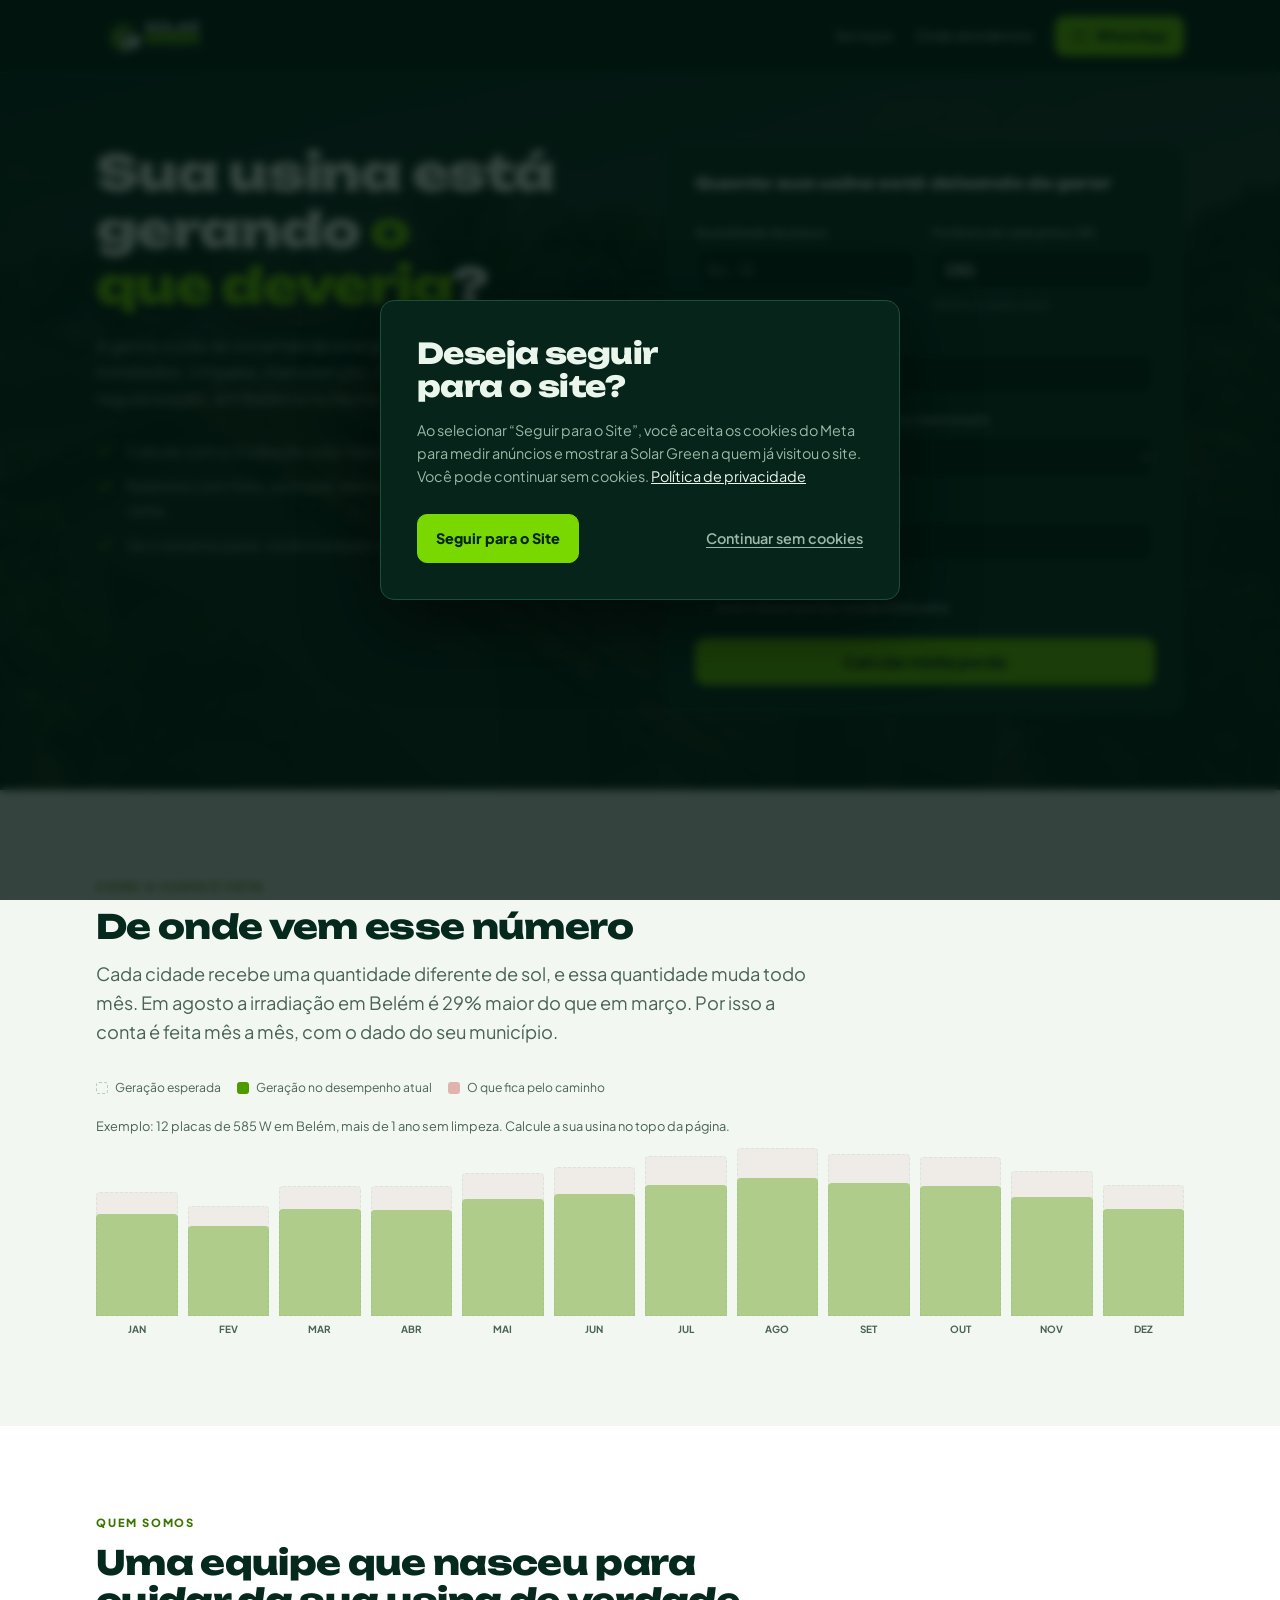
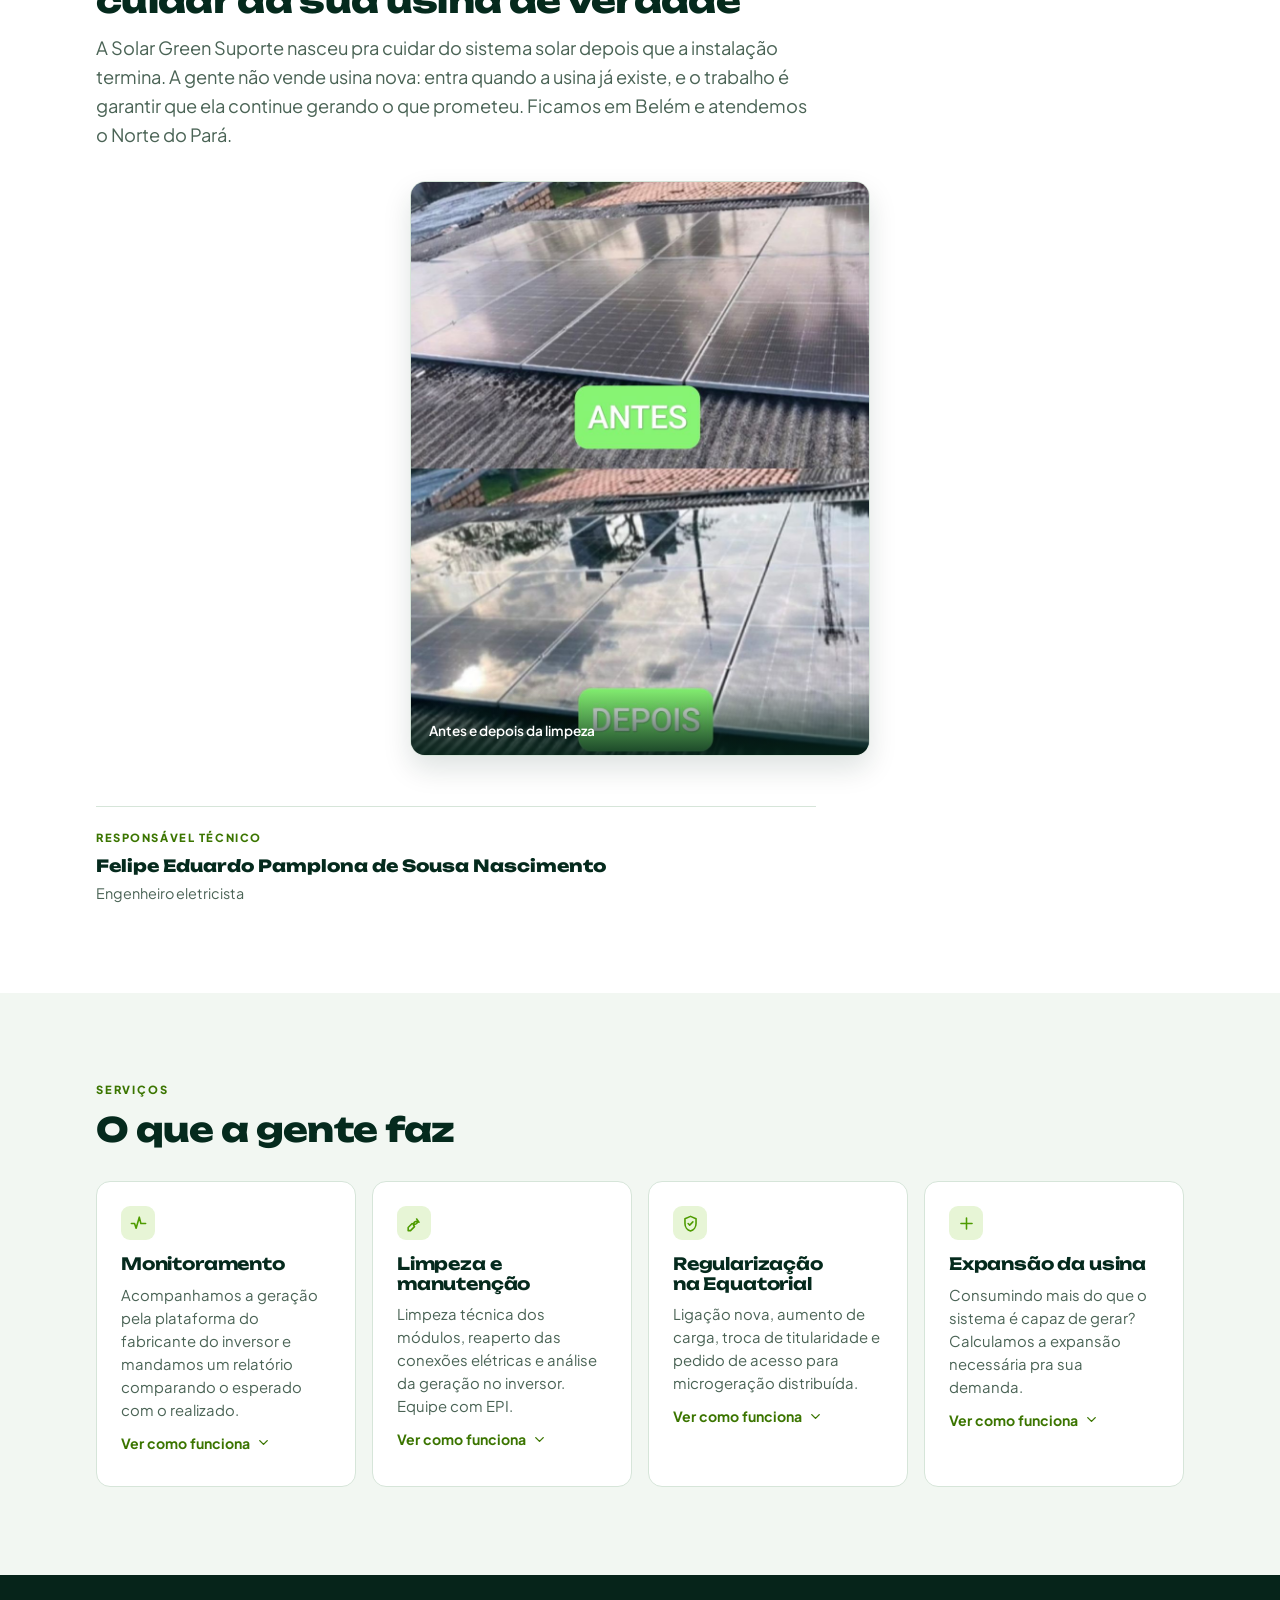
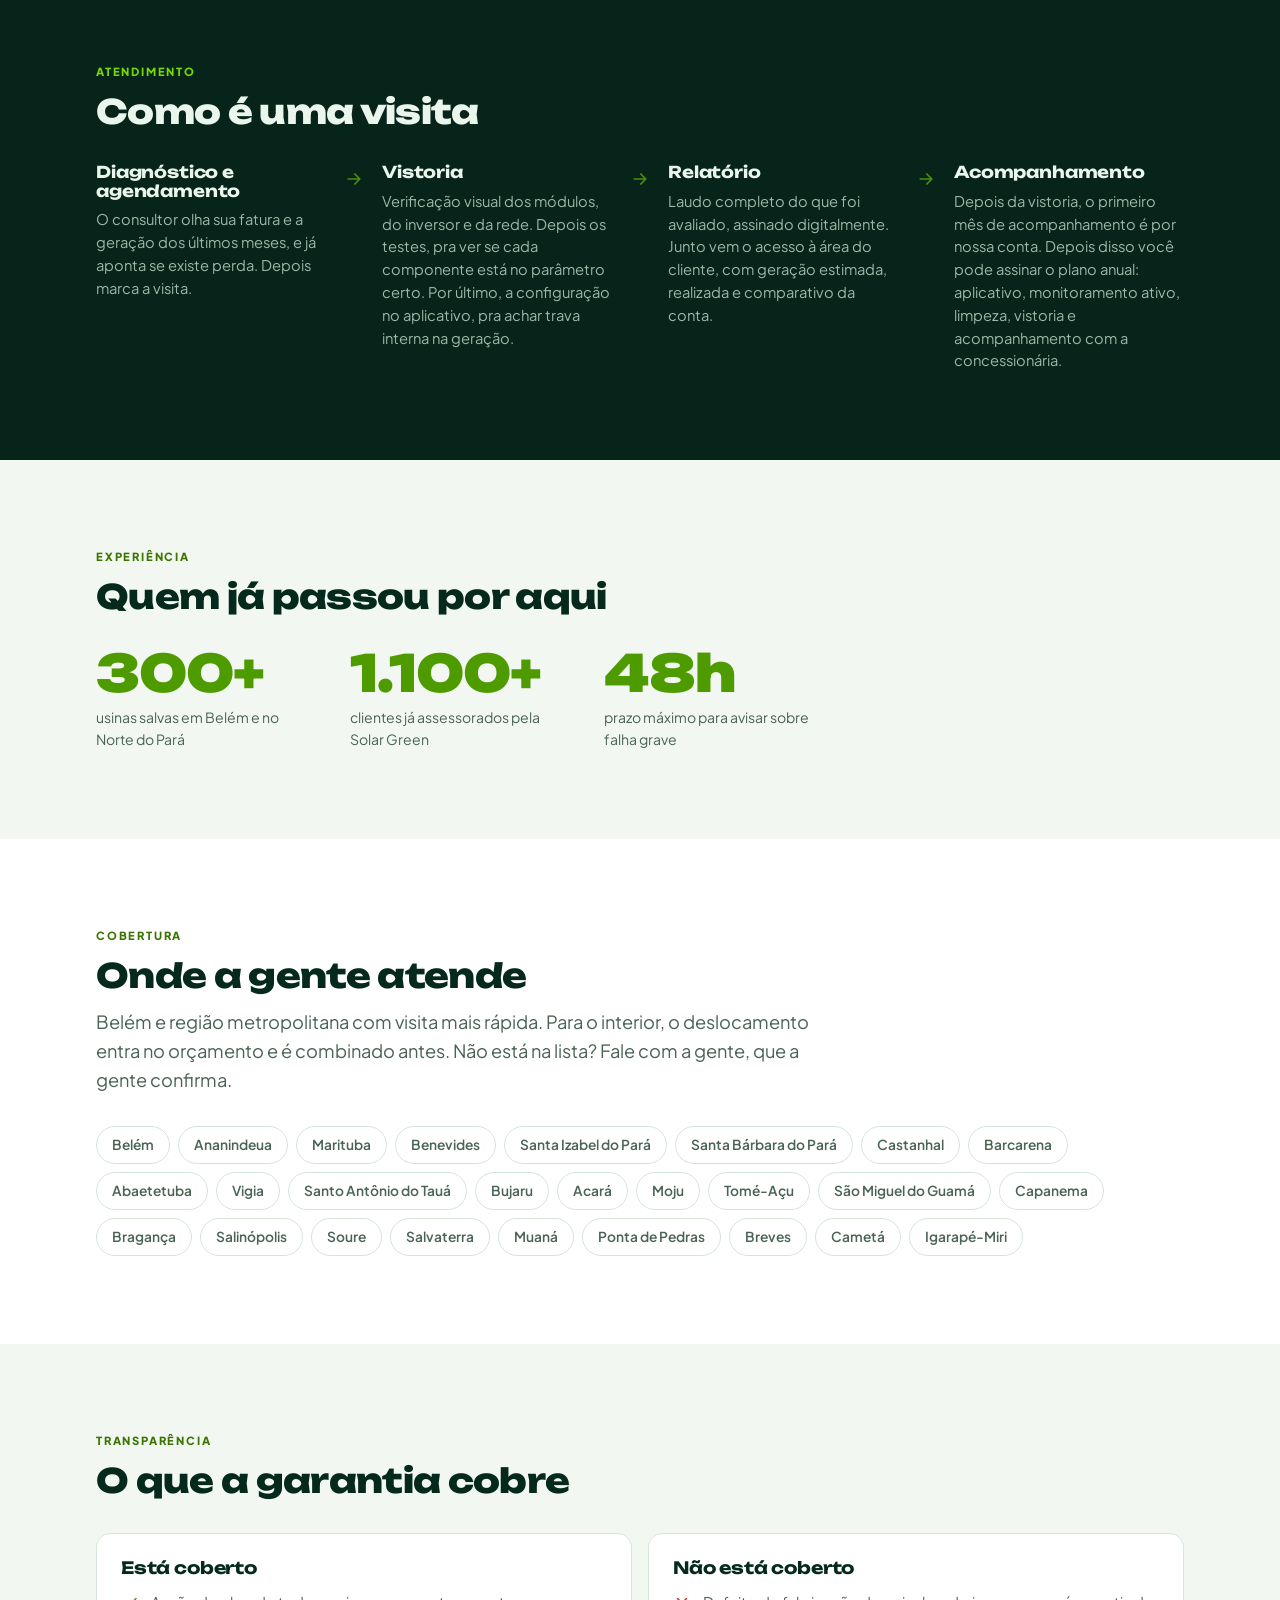
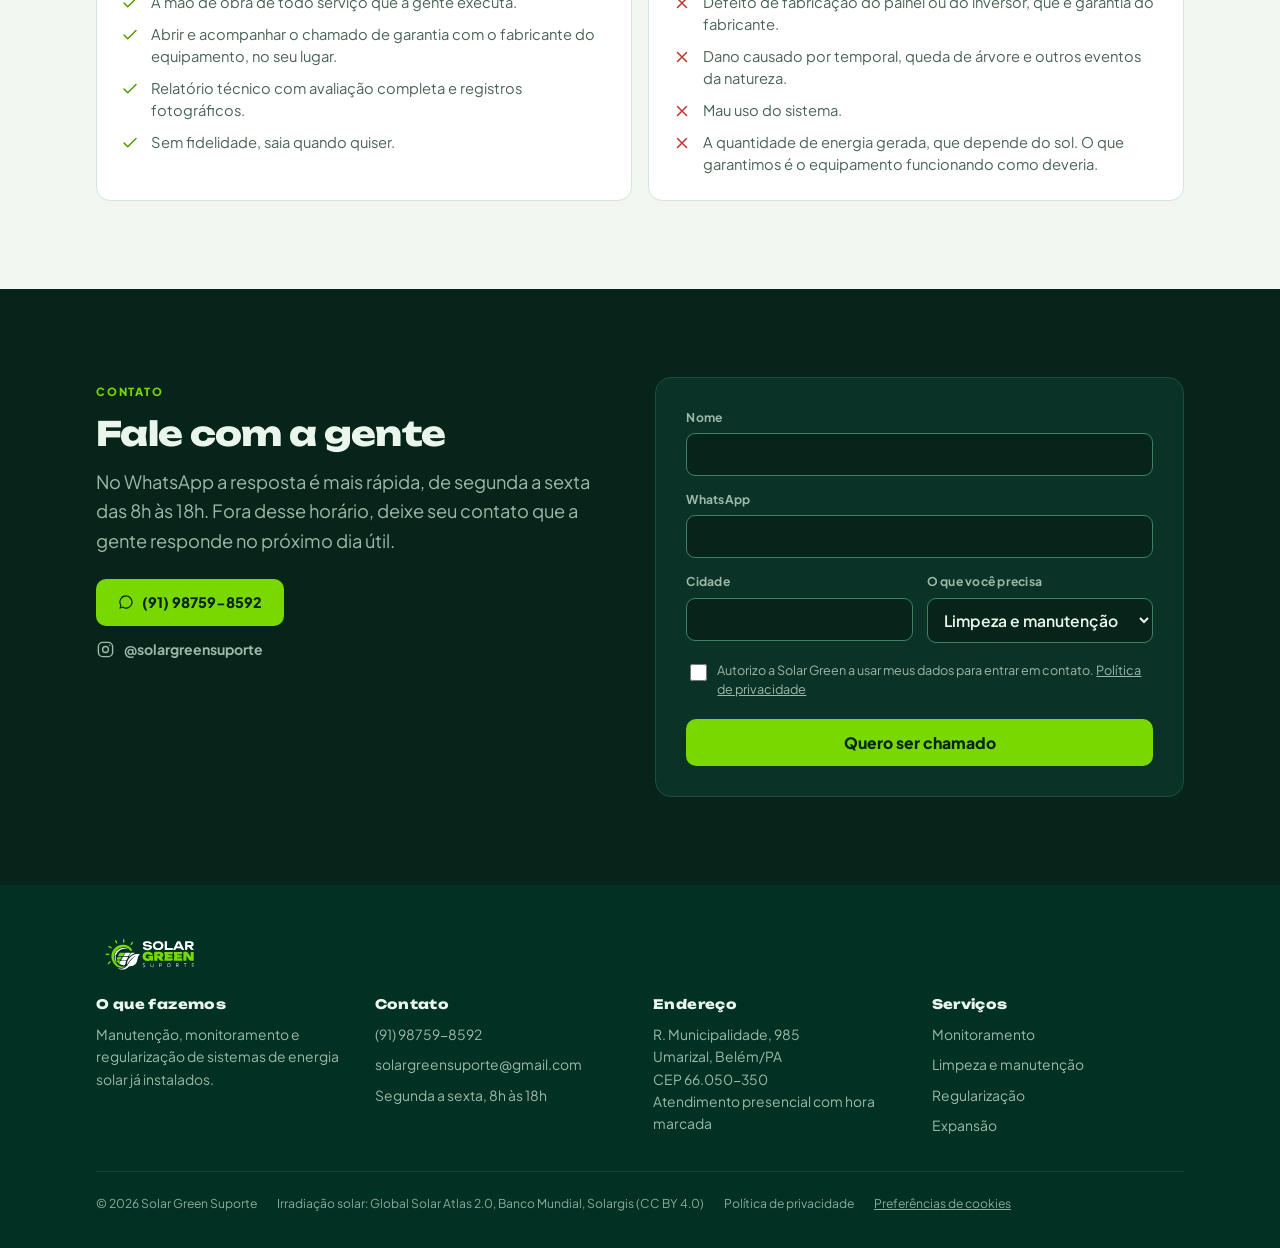
==== commit a327d9e6: "Centraliza consentimento do Pixel com recusa acessivel" ====
--- a/index.html
+++ b/index.html
@@ -24,7 +24,7 @@
 <link rel="preconnect" href="https://fonts.googleapis.com">
 <link rel="preconnect" href="https://fonts.gstatic.com" crossorigin>
 <link rel="stylesheet" href="https://fonts.googleapis.com/css2?family=Unbounded:wght@400;700;800;900&family=Plus+Jakarta+Sans:wght@400;500;600;700;800&display=swap">
-<link rel="stylesheet" href="css/style.css?v=2026-10-07b">
+<link rel="stylesheet" href="css/style.css?v=2026-10-07c">
 <link rel="preload" as="image" href="assets/hero-usina-mobile.webp" media="(max-width:700px)">
 <link rel="preload" as="image" href="assets/hero-usina.webp" media="(min-width:701px)">
 
@@ -59,8 +59,8 @@
   "sameAs": ["https://instagram.com/solargreensuporte"]
 }
 </script>
-<script type="module" src="js/app.js?v=2026-10-07b"></script>
-<script type="module" src="js/rastreio.js?v=2026-10-07b"></script>
+<script type="module" src="js/app.js?v=2026-10-07c"></script>
+<script type="module" src="js/rastreio.js?v=2026-10-07c"></script>
 </head>
 <body>
 <a class="pular" href="#principal">Pular para o conteúdo</a>
--- a/css/style.css
+++ b/css/style.css
@@ -467,21 +467,23 @@
 
 /* Aviso de cookies (js/rastreio.js). Só aparece quando há Pixel configurado. */
 .aviso-cookies{
-  position:fixed;left:16px;right:16px;bottom:16px;z-index:60;max-width:760px;margin:0 auto;
+  position:fixed;inset:0;z-index:60;width:min(520px,calc(100% - 28px));max-height:calc(100% - 28px);margin:auto;
   background:var(--breu);color:var(--escuro-ink);border:1px solid var(--escuro-linha);border-radius:14px;
-  padding:16px 18px;display:flex;flex-wrap:wrap;align-items:center;gap:12px 18px;
-  box-shadow:0 10px 30px rgba(0,0,0,.35);font-size:.86rem;line-height:1.5;
-}
-.aviso-cookies[hidden]{display:none;}
-.aviso-cookies p{flex:1 1 320px;color:var(--escuro-soft);}
+  padding:clamp(24px,4vw,36px);box-shadow:0 24px 70px rgba(0,0,0,.5);font-size:.9rem;line-height:1.6;
+}
+.aviso-cookies::backdrop{background:rgba(0,17,12,.78);backdrop-filter:blur(4px);}
+.aviso-cookies h2{font-size:clamp(1.3rem,4vw,1.8rem);margin-bottom:16px;}
+.aviso-cookies h2:focus{outline:none;}
+.aviso-cookies p{color:var(--escuro-soft);}
 .aviso-cookies a{color:var(--escuro-ink);}
-.ac-botoes{display:flex;gap:10px;flex:none;}
-.ac-botoes button{font:inherit;font-weight:800;font-size:.86rem;padding:10px 18px;border-radius:10px;cursor:pointer;}
-.ac-recusar{background:transparent;color:var(--escuro-ink);border:1px solid #3d8265;}
-.ac-aceitar{background:var(--verde);color:var(--breu);border:1px solid var(--verde);}
+.ac-botoes{display:flex;flex-wrap:wrap;align-items:center;justify-content:space-between;gap:12px;margin-top:26px;}
+.ac-botoes button{font:inherit;font-weight:800;cursor:pointer;}
+.ac-botoes .ac-recusar{background:transparent;color:var(--escuro-soft);border:0;padding:10px 0;font-weight:600;text-decoration:underline;text-underline-offset:3px;}
+.ac-aceitar{background:var(--verde);color:var(--breu);border:1px solid var(--verde);padding:12px 18px;border-radius:10px;}
 @media (max-width:560px){
-  .aviso-cookies{left:10px;right:10px;bottom:10px;}
-  .ac-botoes{width:100%;}
-  .ac-botoes button{flex:1;}
-}
+  .ac-botoes{gap:8px;}
+  .ac-botoes button{font-size:.82rem;}
+  .ac-aceitar{padding:11px 12px;}
+}
+body.banner-aberto{overflow:hidden;}
 .pref-cookies{background:none;border:0;padding:0;font:inherit;color:inherit;text-decoration:underline;cursor:pointer;}
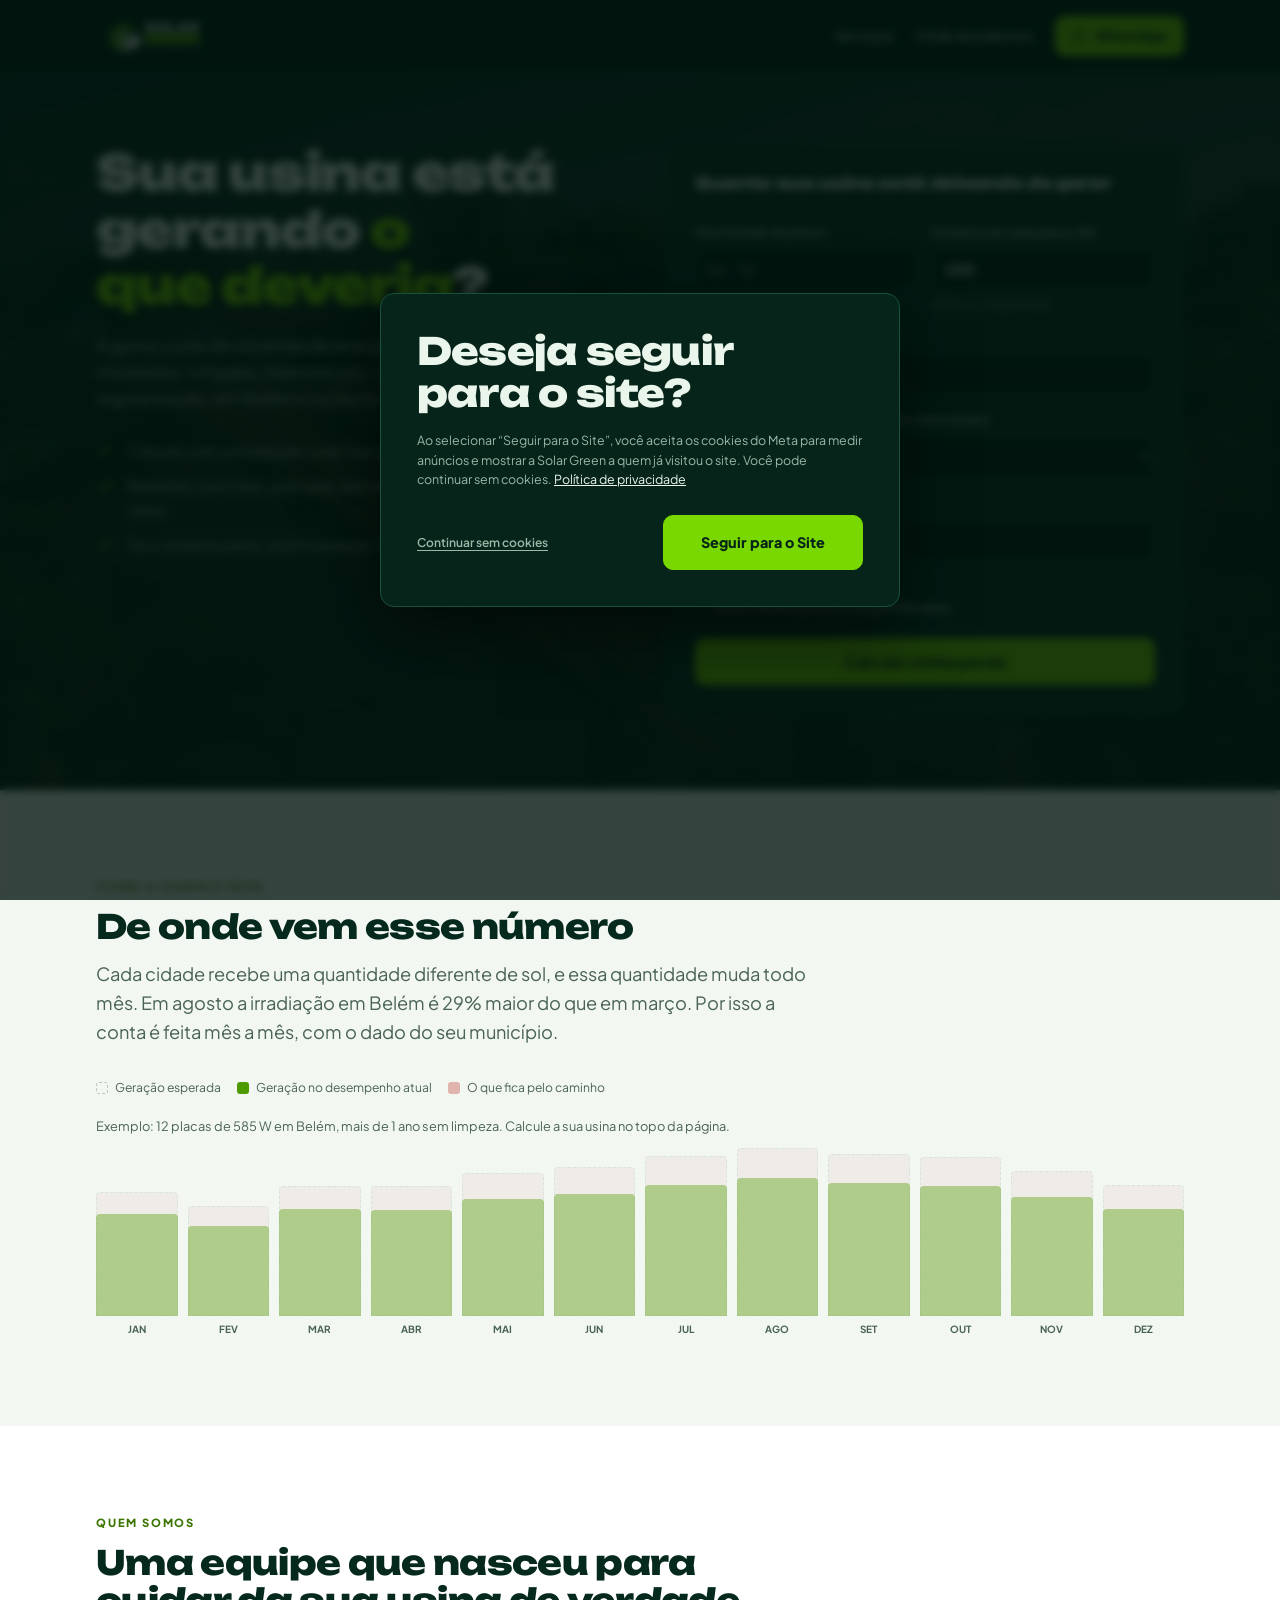
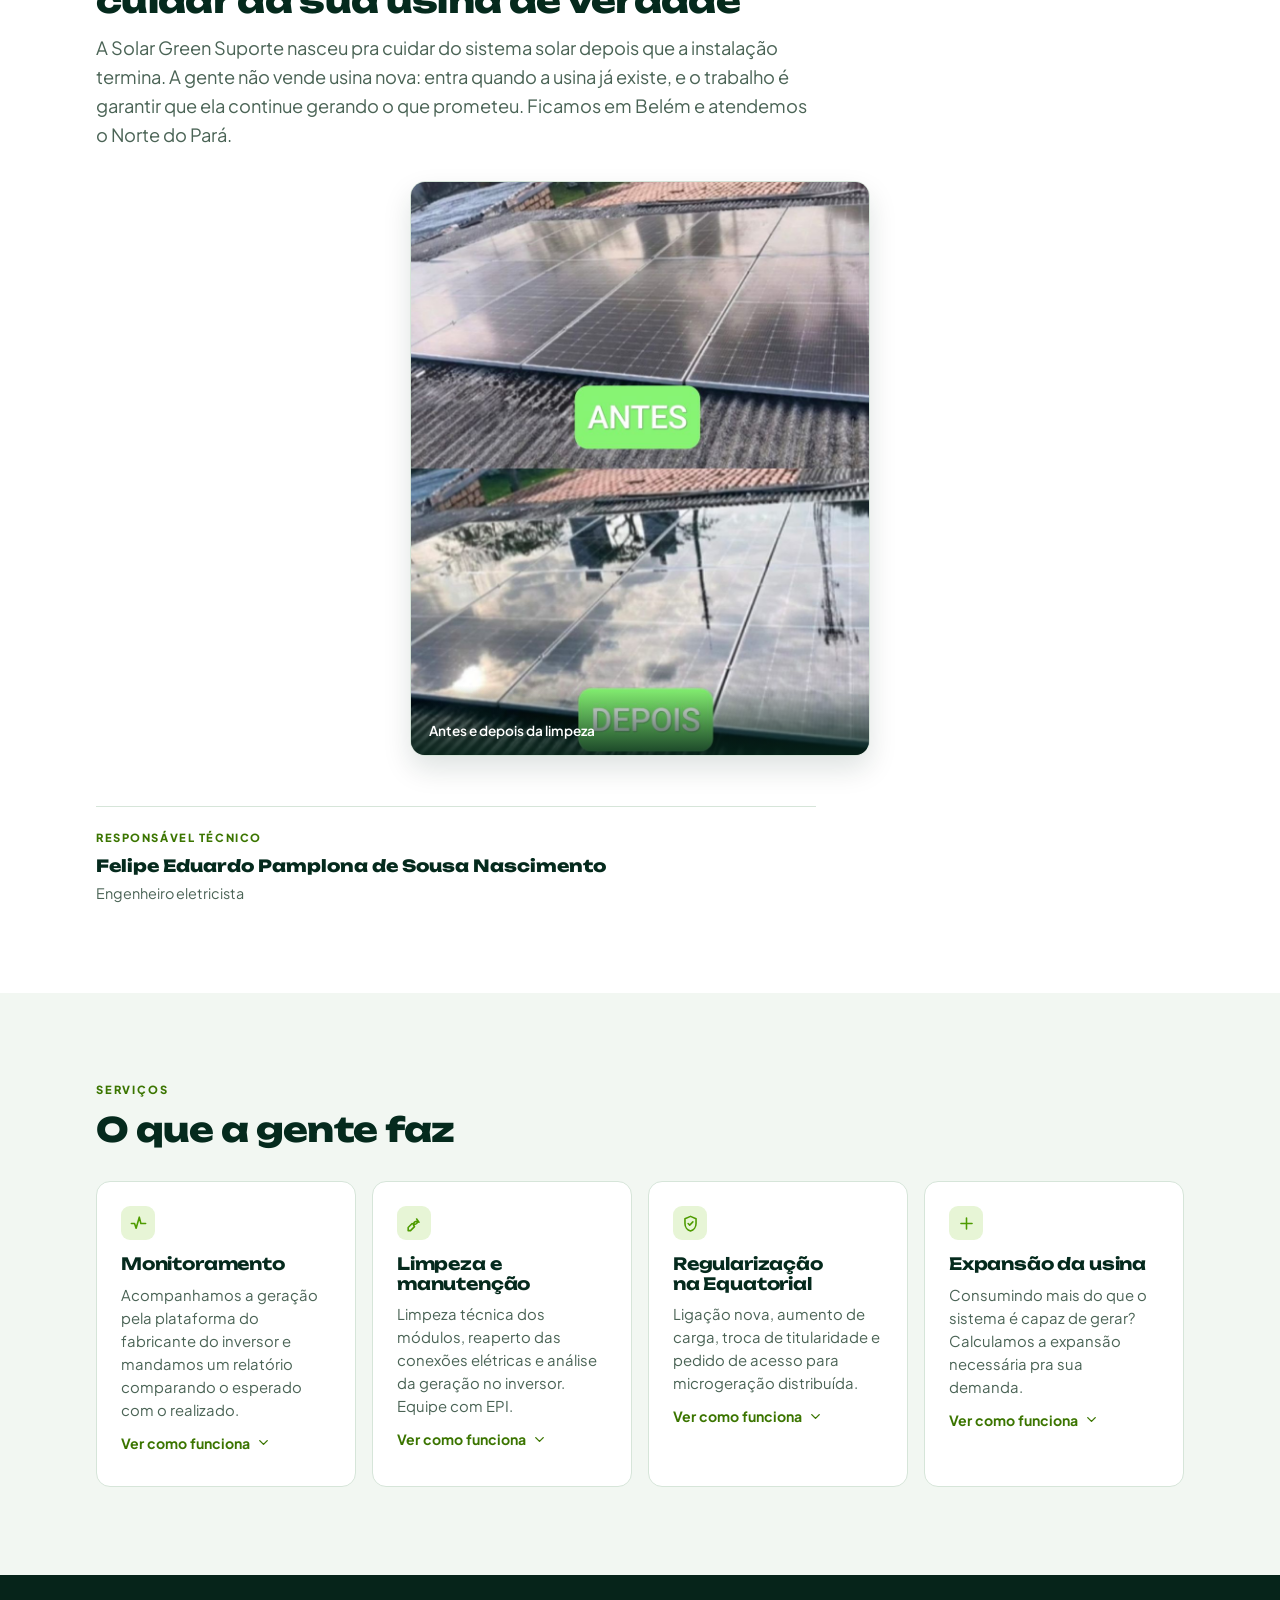
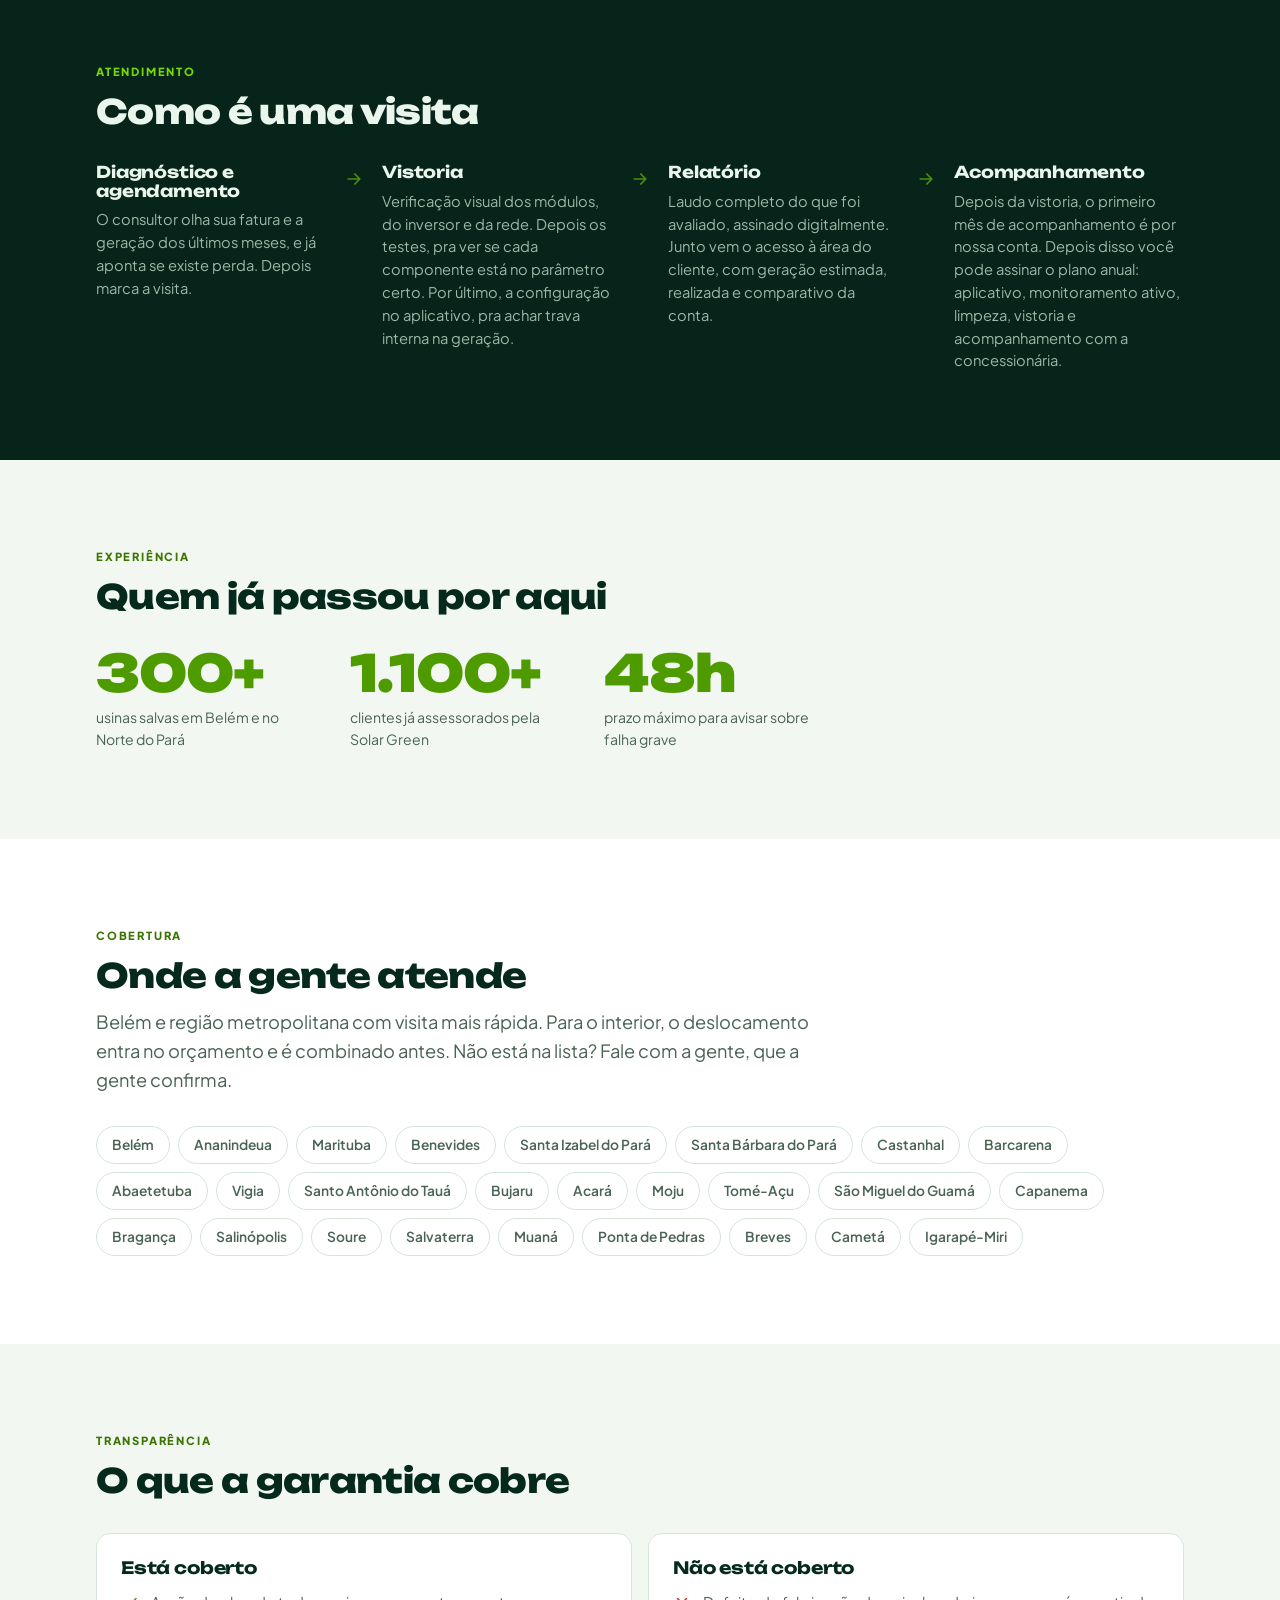
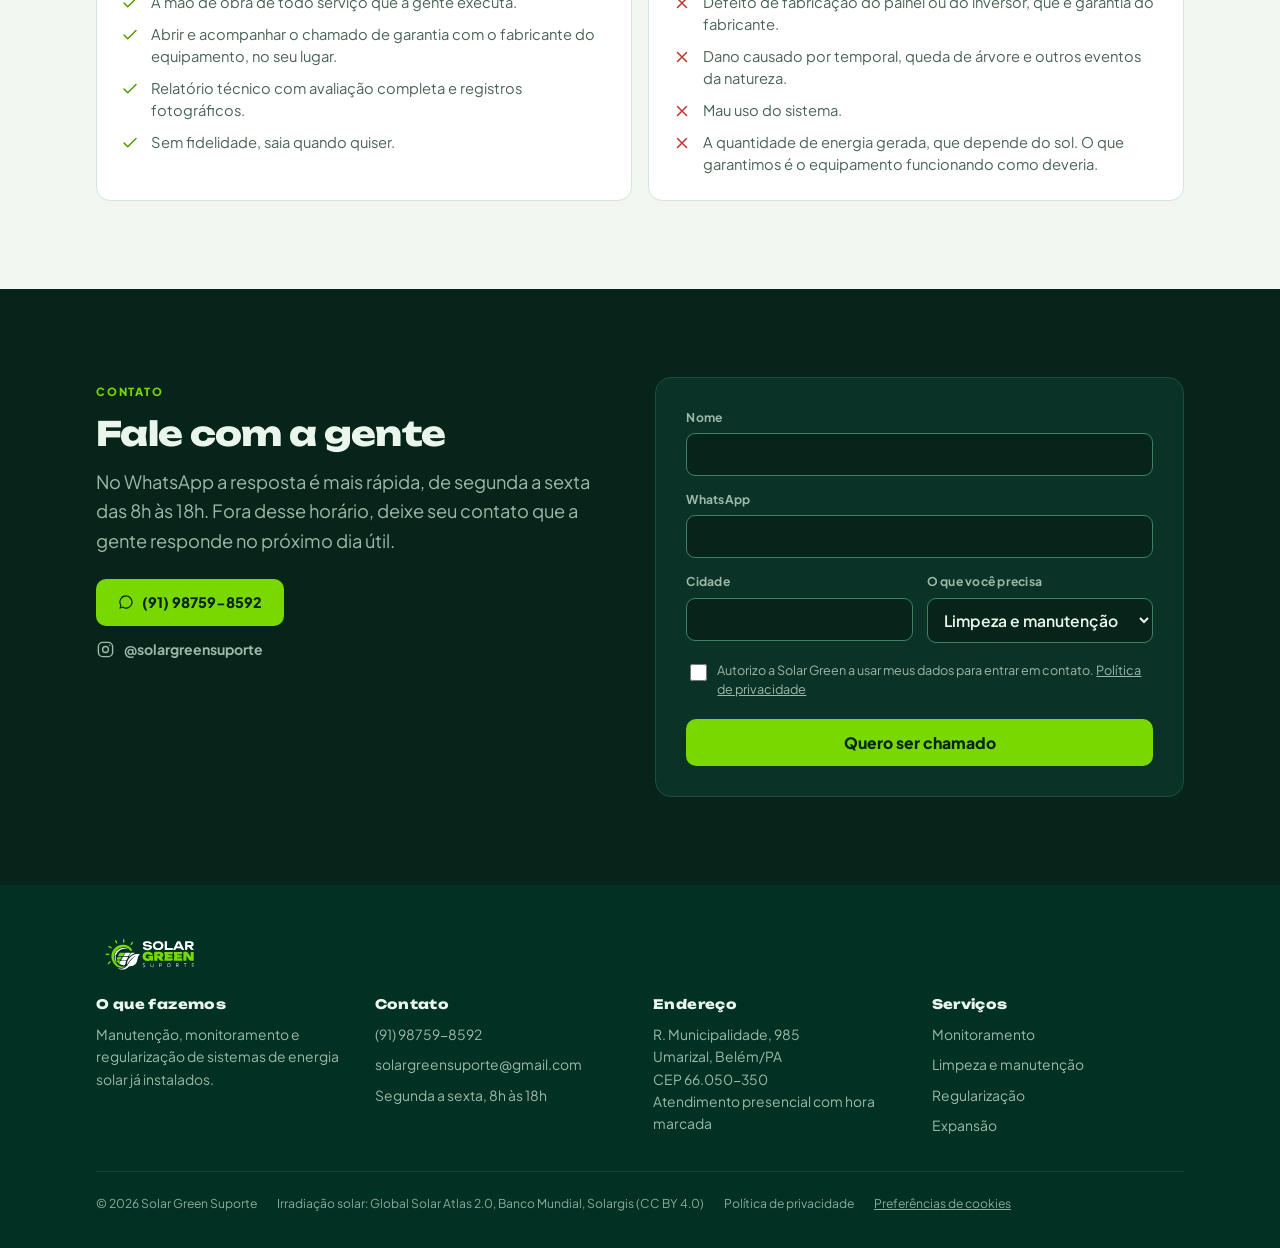
==== commit a1fd9140: "Ajusta hierarquia visual do popup de consentimento" ====
--- a/index.html
+++ b/index.html
@@ -24,7 +24,7 @@
 <link rel="preconnect" href="https://fonts.googleapis.com">
 <link rel="preconnect" href="https://fonts.gstatic.com" crossorigin>
 <link rel="stylesheet" href="https://fonts.googleapis.com/css2?family=Unbounded:wght@400;700;800;900&family=Plus+Jakarta+Sans:wght@400;500;600;700;800&display=swap">
-<link rel="stylesheet" href="css/style.css?v=2026-10-07c">
+<link rel="stylesheet" href="css/style.css?v=2026-10-07d">
 <link rel="preload" as="image" href="assets/hero-usina-mobile.webp" media="(max-width:700px)">
 <link rel="preload" as="image" href="assets/hero-usina.webp" media="(min-width:701px)">
 
@@ -59,8 +59,8 @@
   "sameAs": ["https://instagram.com/solargreensuporte"]
 }
 </script>
-<script type="module" src="js/app.js?v=2026-10-07c"></script>
-<script type="module" src="js/rastreio.js?v=2026-10-07c"></script>
+<script type="module" src="js/app.js?v=2026-10-07d"></script>
+<script type="module" src="js/rastreio.js?v=2026-10-07d"></script>
 </head>
 <body>
 <a class="pular" href="#principal">Pular para o conteúdo</a>
--- a/css/style.css
+++ b/css/style.css
@@ -472,18 +472,19 @@
   padding:clamp(24px,4vw,36px);box-shadow:0 24px 70px rgba(0,0,0,.5);font-size:.9rem;line-height:1.6;
 }
 .aviso-cookies::backdrop{background:rgba(0,17,12,.78);backdrop-filter:blur(4px);}
-.aviso-cookies h2{font-size:clamp(1.3rem,4vw,1.8rem);margin-bottom:16px;}
+.aviso-cookies h2{font-size:clamp(1.7rem,4.5vw,2.35rem);margin-bottom:16px;}
 .aviso-cookies h2:focus{outline:none;}
-.aviso-cookies p{color:var(--escuro-soft);}
+.aviso-cookies p{color:var(--escuro-soft);font-size:.78rem;line-height:1.55;}
 .aviso-cookies a{color:var(--escuro-ink);}
 .ac-botoes{display:flex;flex-wrap:wrap;align-items:center;justify-content:space-between;gap:12px;margin-top:26px;}
 .ac-botoes button{font:inherit;font-weight:800;cursor:pointer;}
-.ac-botoes .ac-recusar{background:transparent;color:var(--escuro-soft);border:0;padding:10px 0;font-weight:600;text-decoration:underline;text-underline-offset:3px;}
-.ac-aceitar{background:var(--verde);color:var(--breu);border:1px solid var(--verde);padding:12px 18px;border-radius:10px;}
+.ac-botoes .ac-recusar{background:transparent;color:var(--escuro-soft);border:0;padding:10px 0;font-size:.75rem;font-weight:600;text-decoration:underline;text-underline-offset:3px;}
+.ac-aceitar{min-width:200px;background:var(--verde);color:var(--breu);border:1px solid var(--verde);padding:15px 24px;border-radius:10px;}
 @media (max-width:560px){
   .ac-botoes{gap:8px;}
   .ac-botoes button{font-size:.82rem;}
-  .ac-aceitar{padding:11px 12px;}
+  .ac-botoes .ac-recusar{font-size:.75rem;}
+  .ac-aceitar{min-width:160px;padding:13px 14px;}
 }
 body.banner-aberto{overflow:hidden;}
 .pref-cookies{background:none;border:0;padding:0;font:inherit;color:inherit;text-decoration:underline;cursor:pointer;}
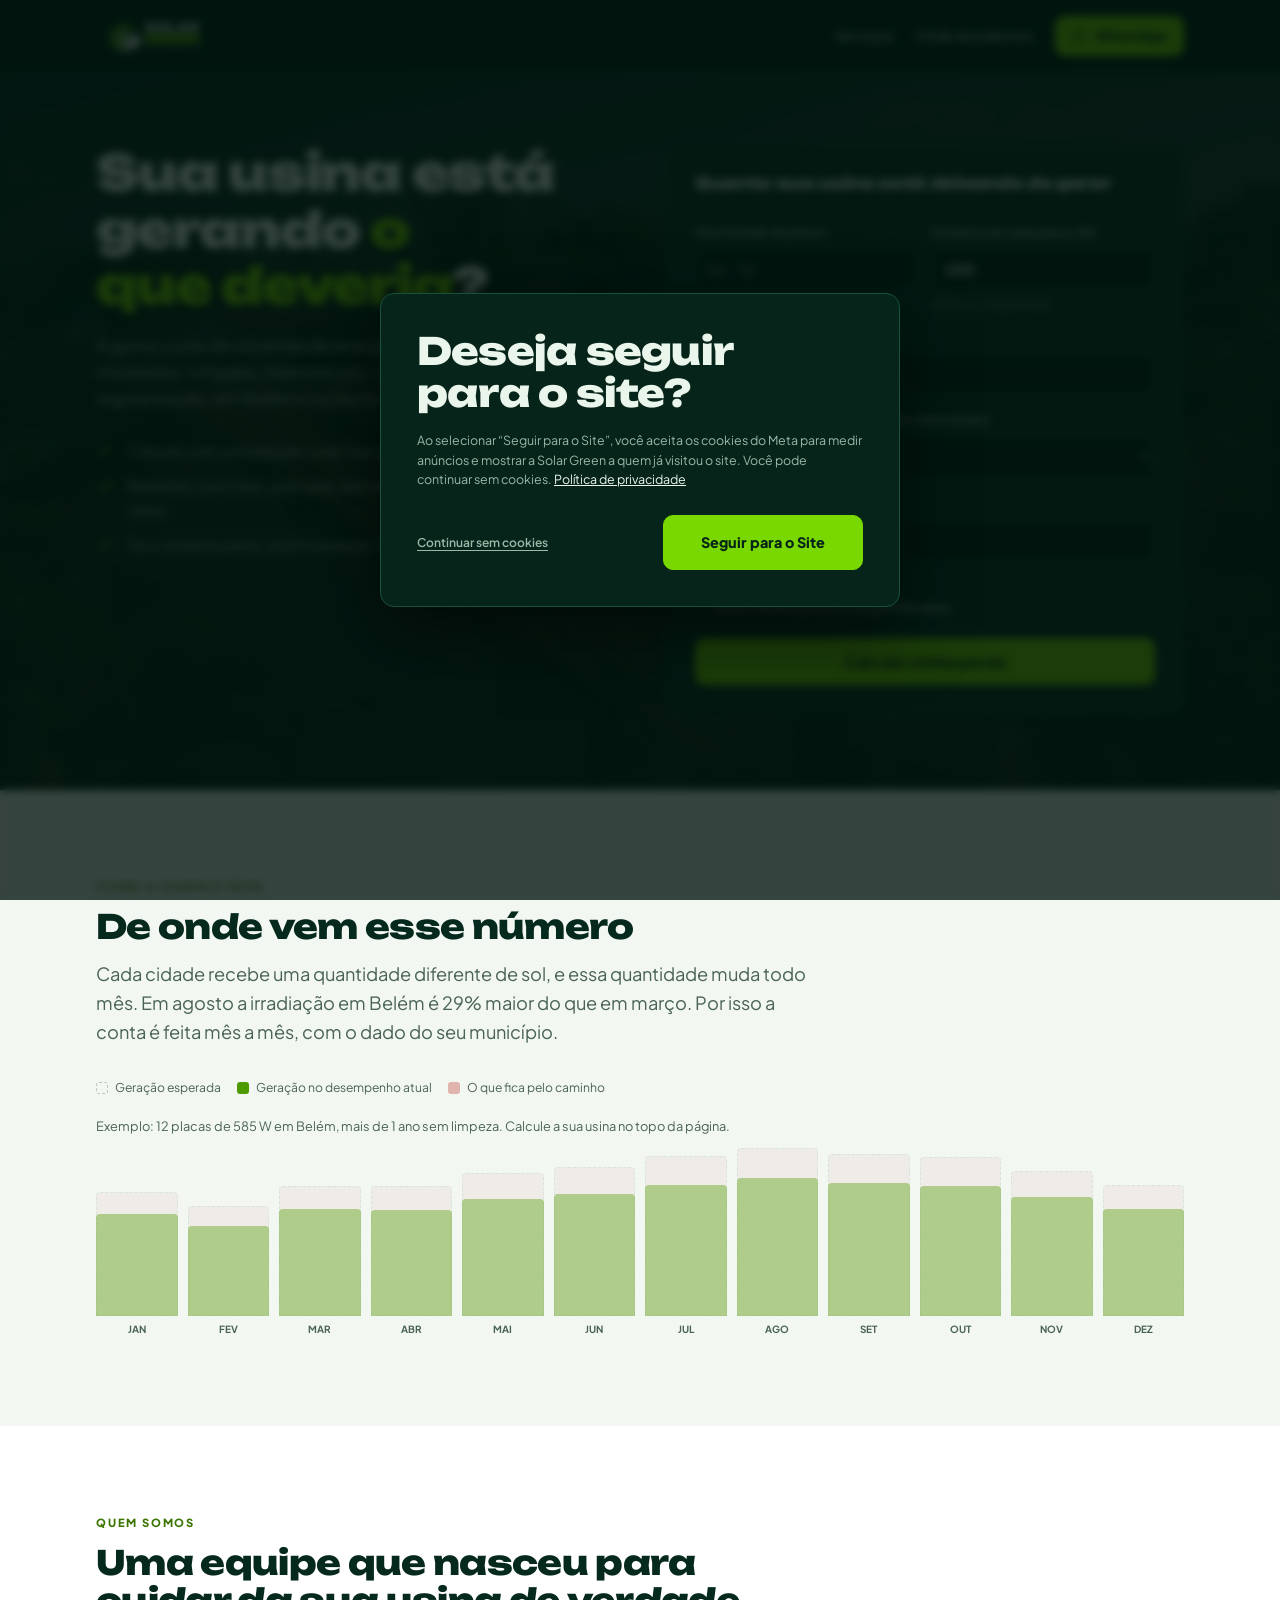
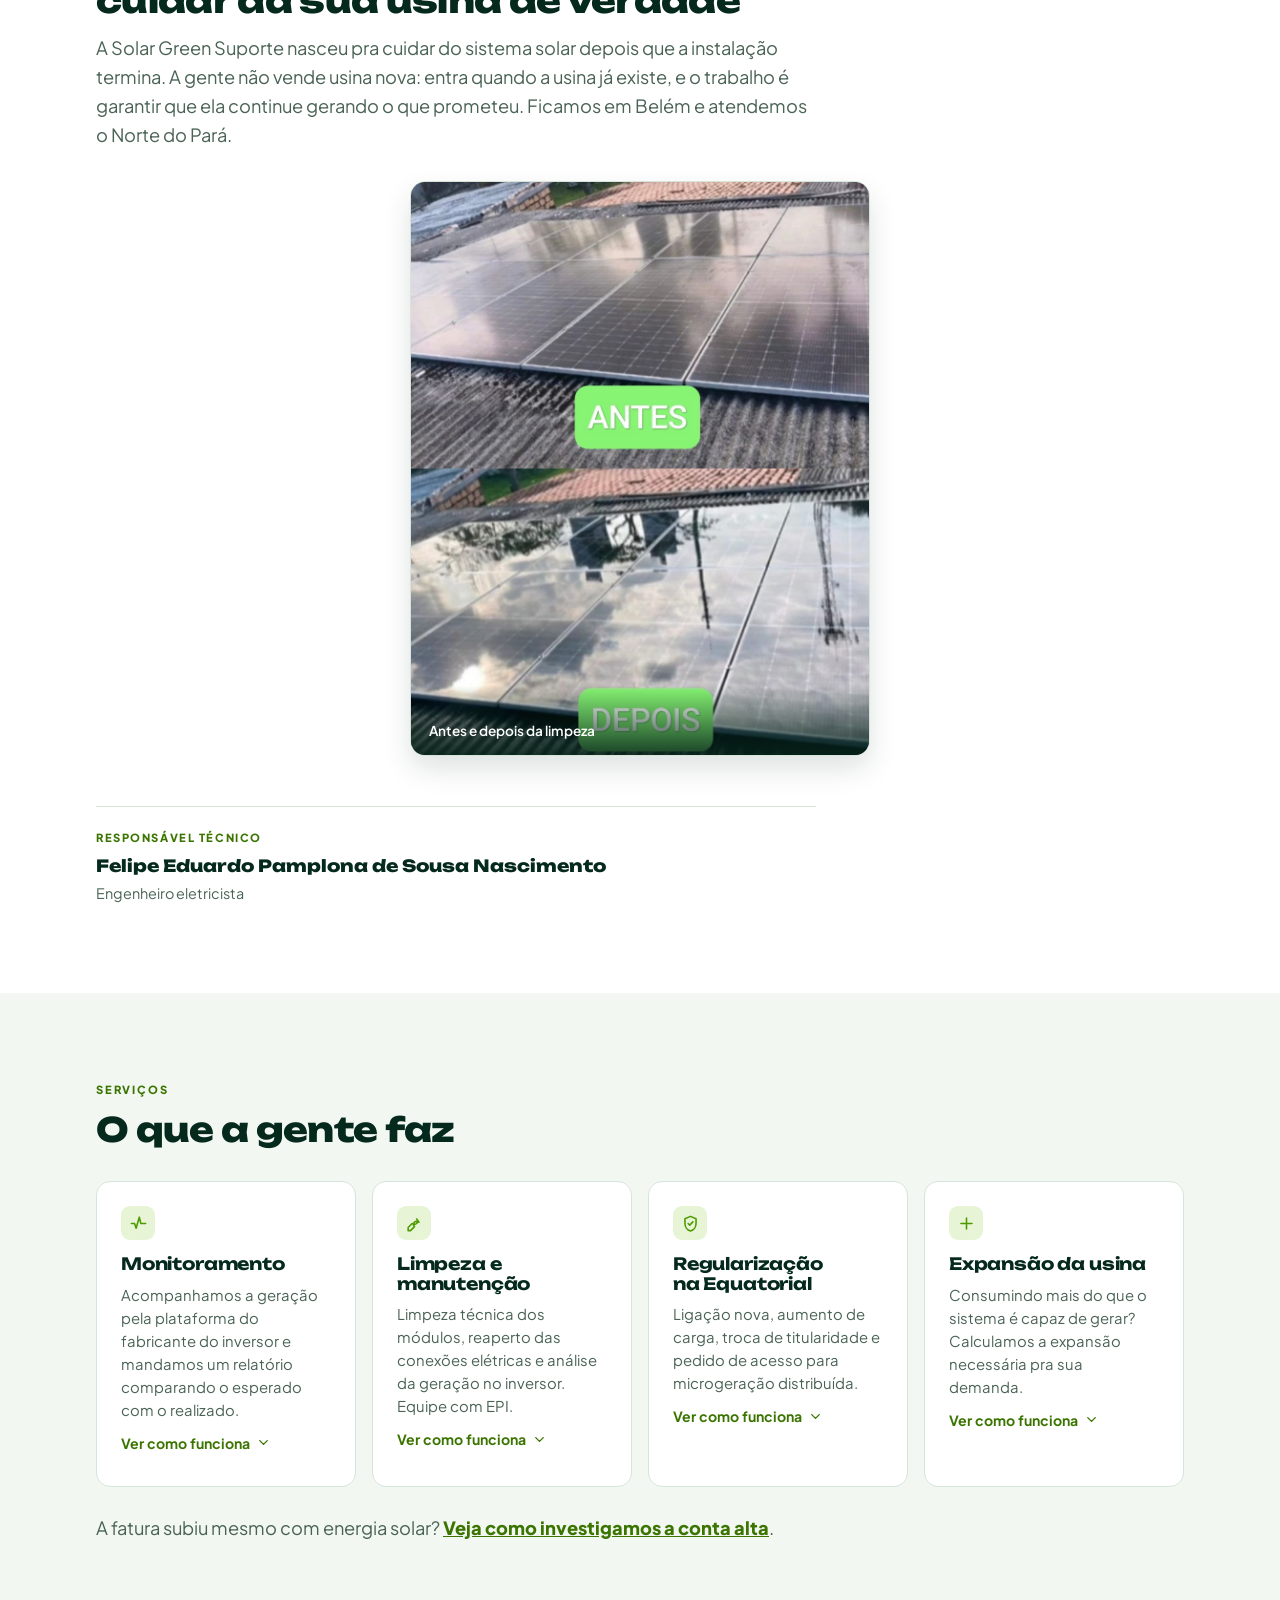
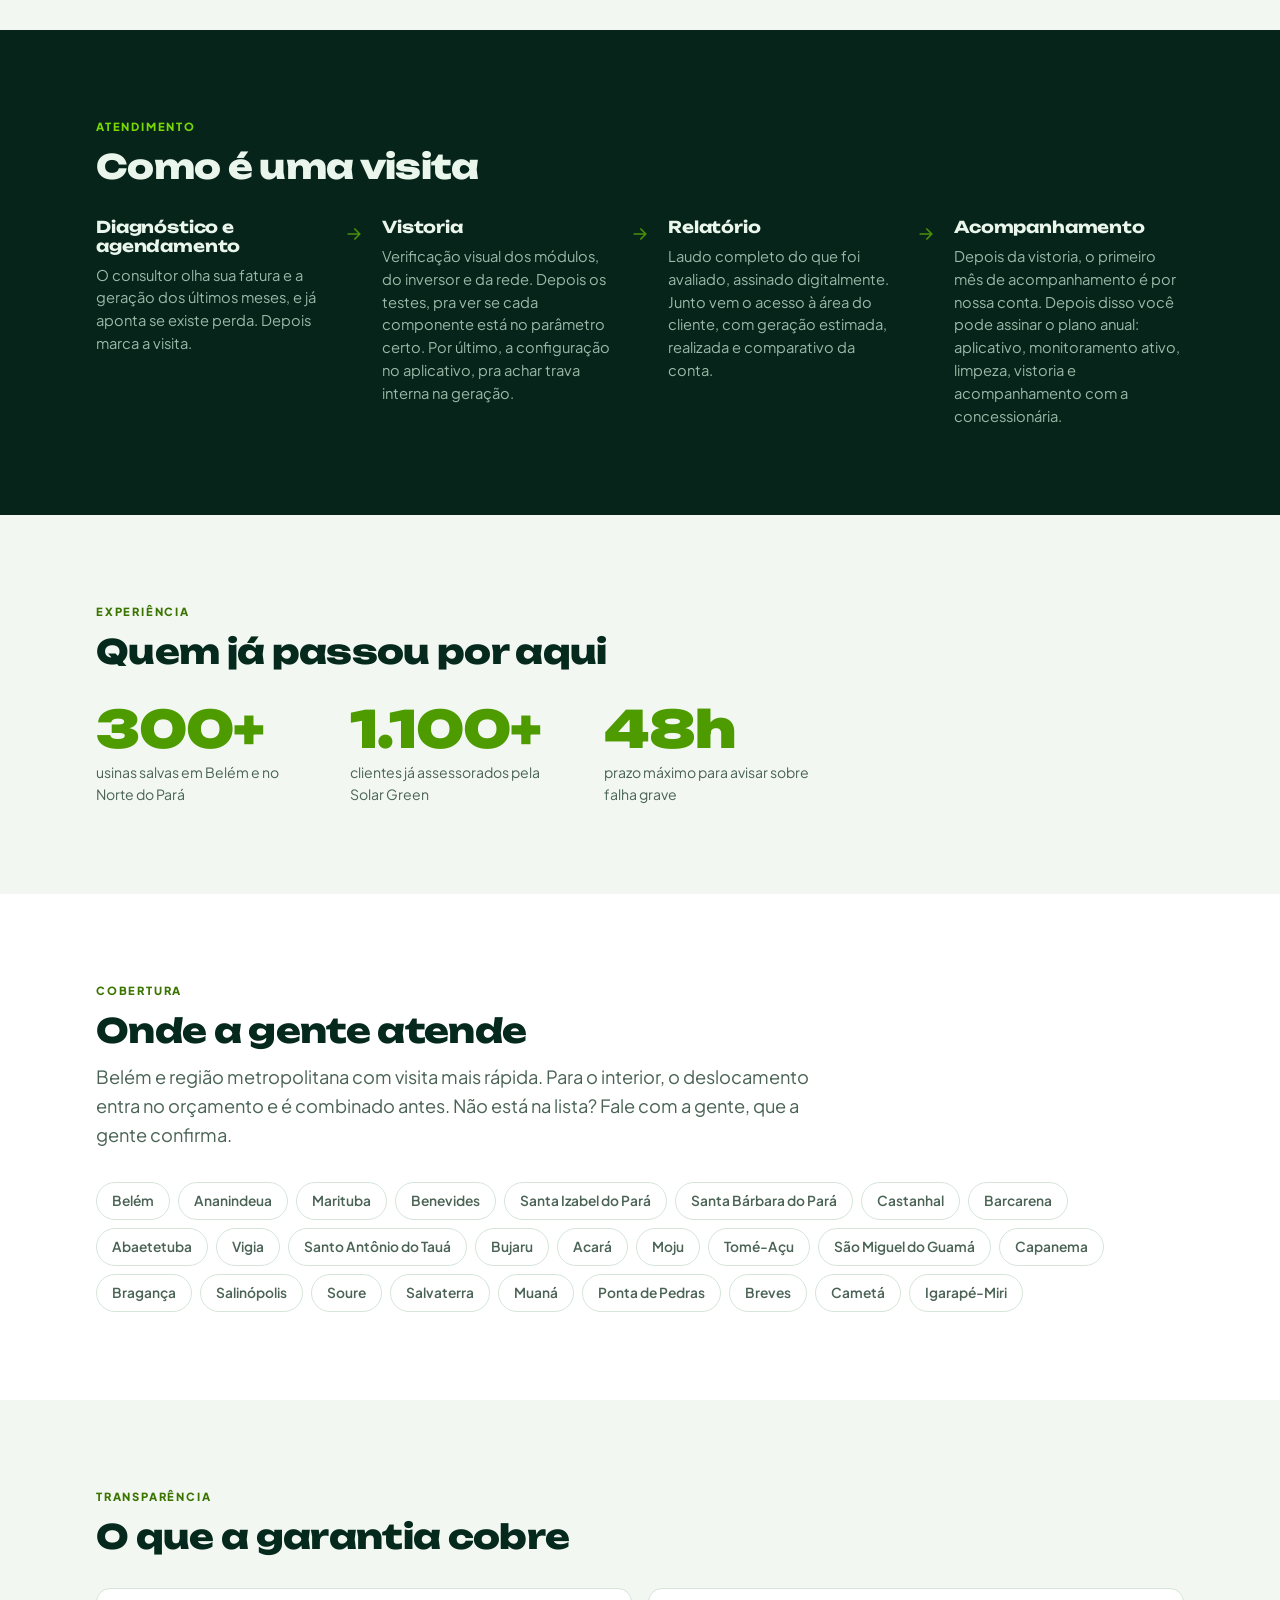
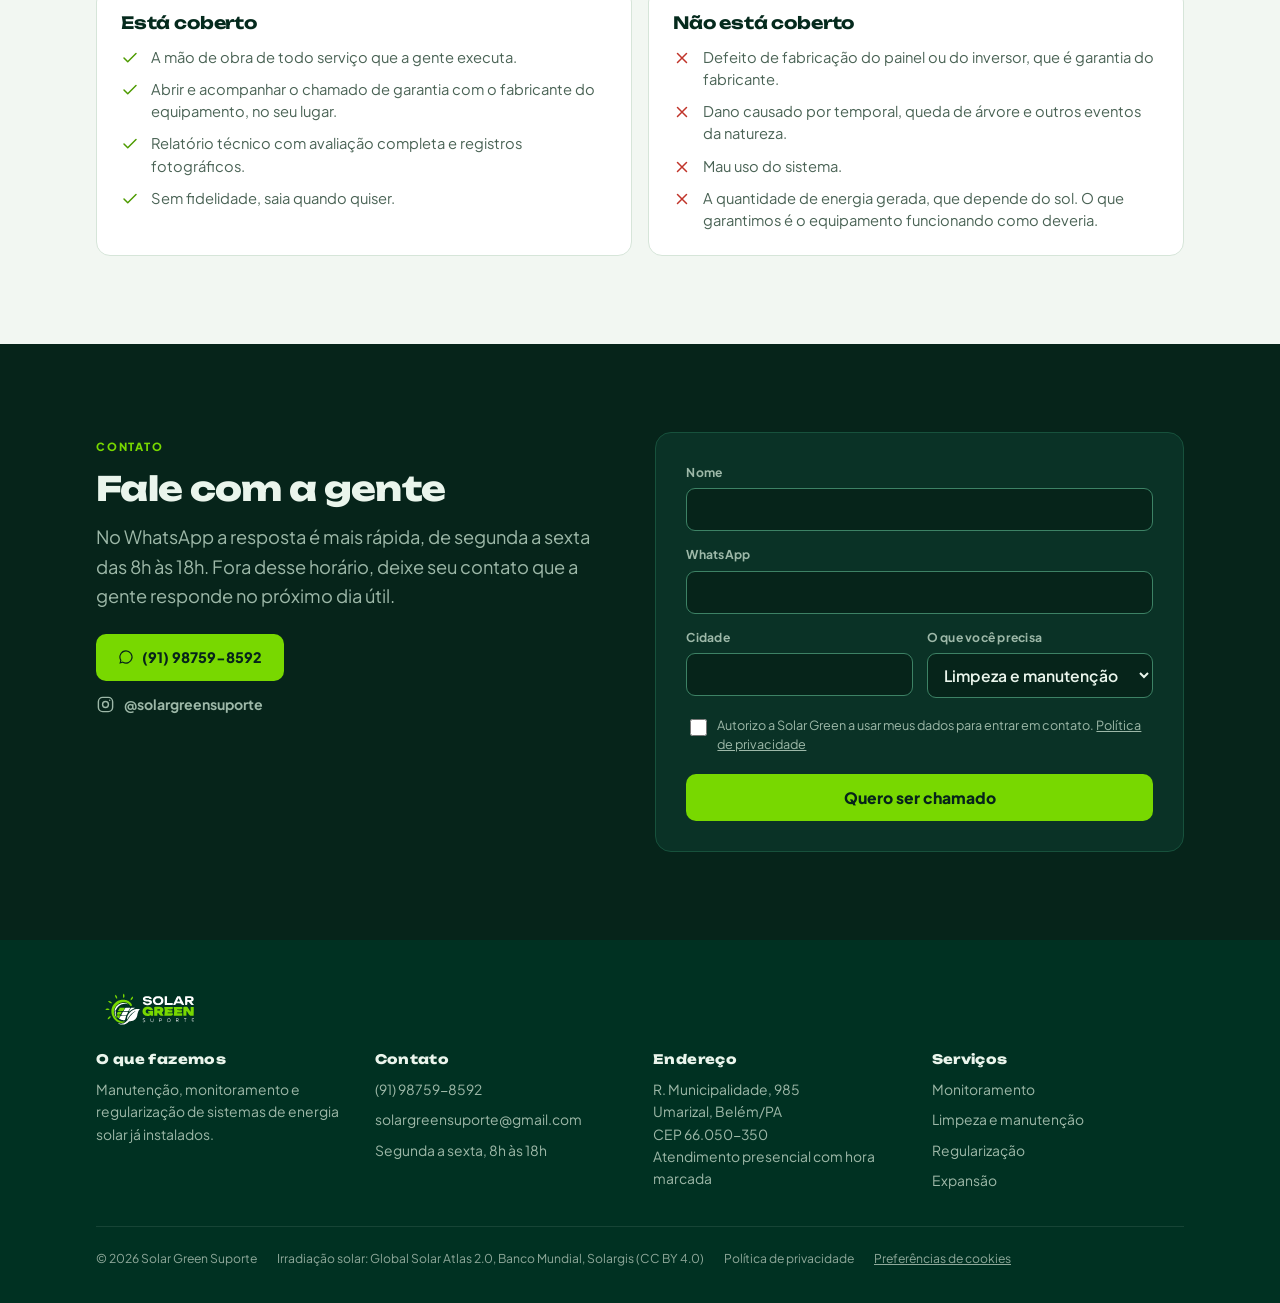
==== commit ec6a2d57: "Adicionar pagina de diagnostico de conta alta solar" ====
--- a/index.html
+++ b/index.html
@@ -243,6 +243,7 @@
           </div></div>
         </div>
       </div>
+      <p class="lede" style="margin-top:26px;">A fatura subiu mesmo com energia solar? <a href="conta-alta-energia-solar.html" style="color:var(--verde-texto);font-weight:800;">Veja como investigamos a conta alta</a>.</p>
     </section>
   </div>
 </div>
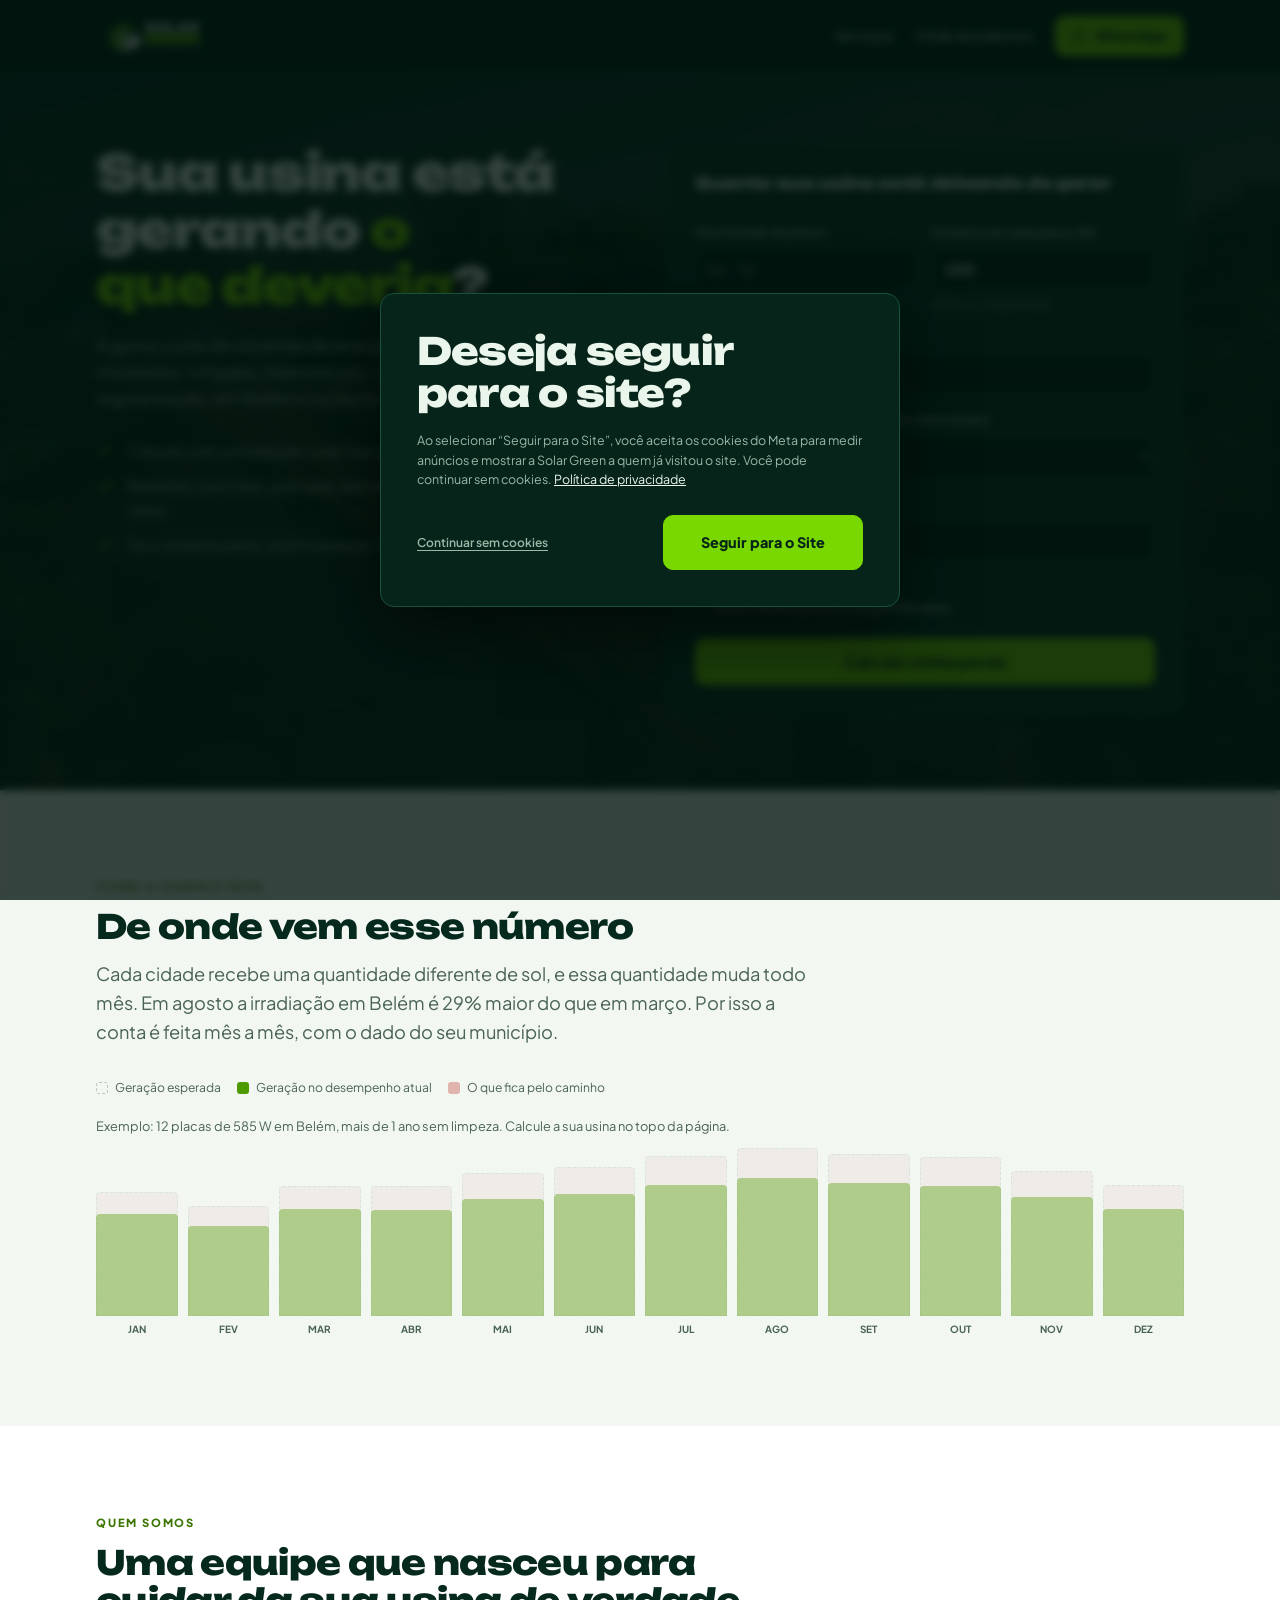
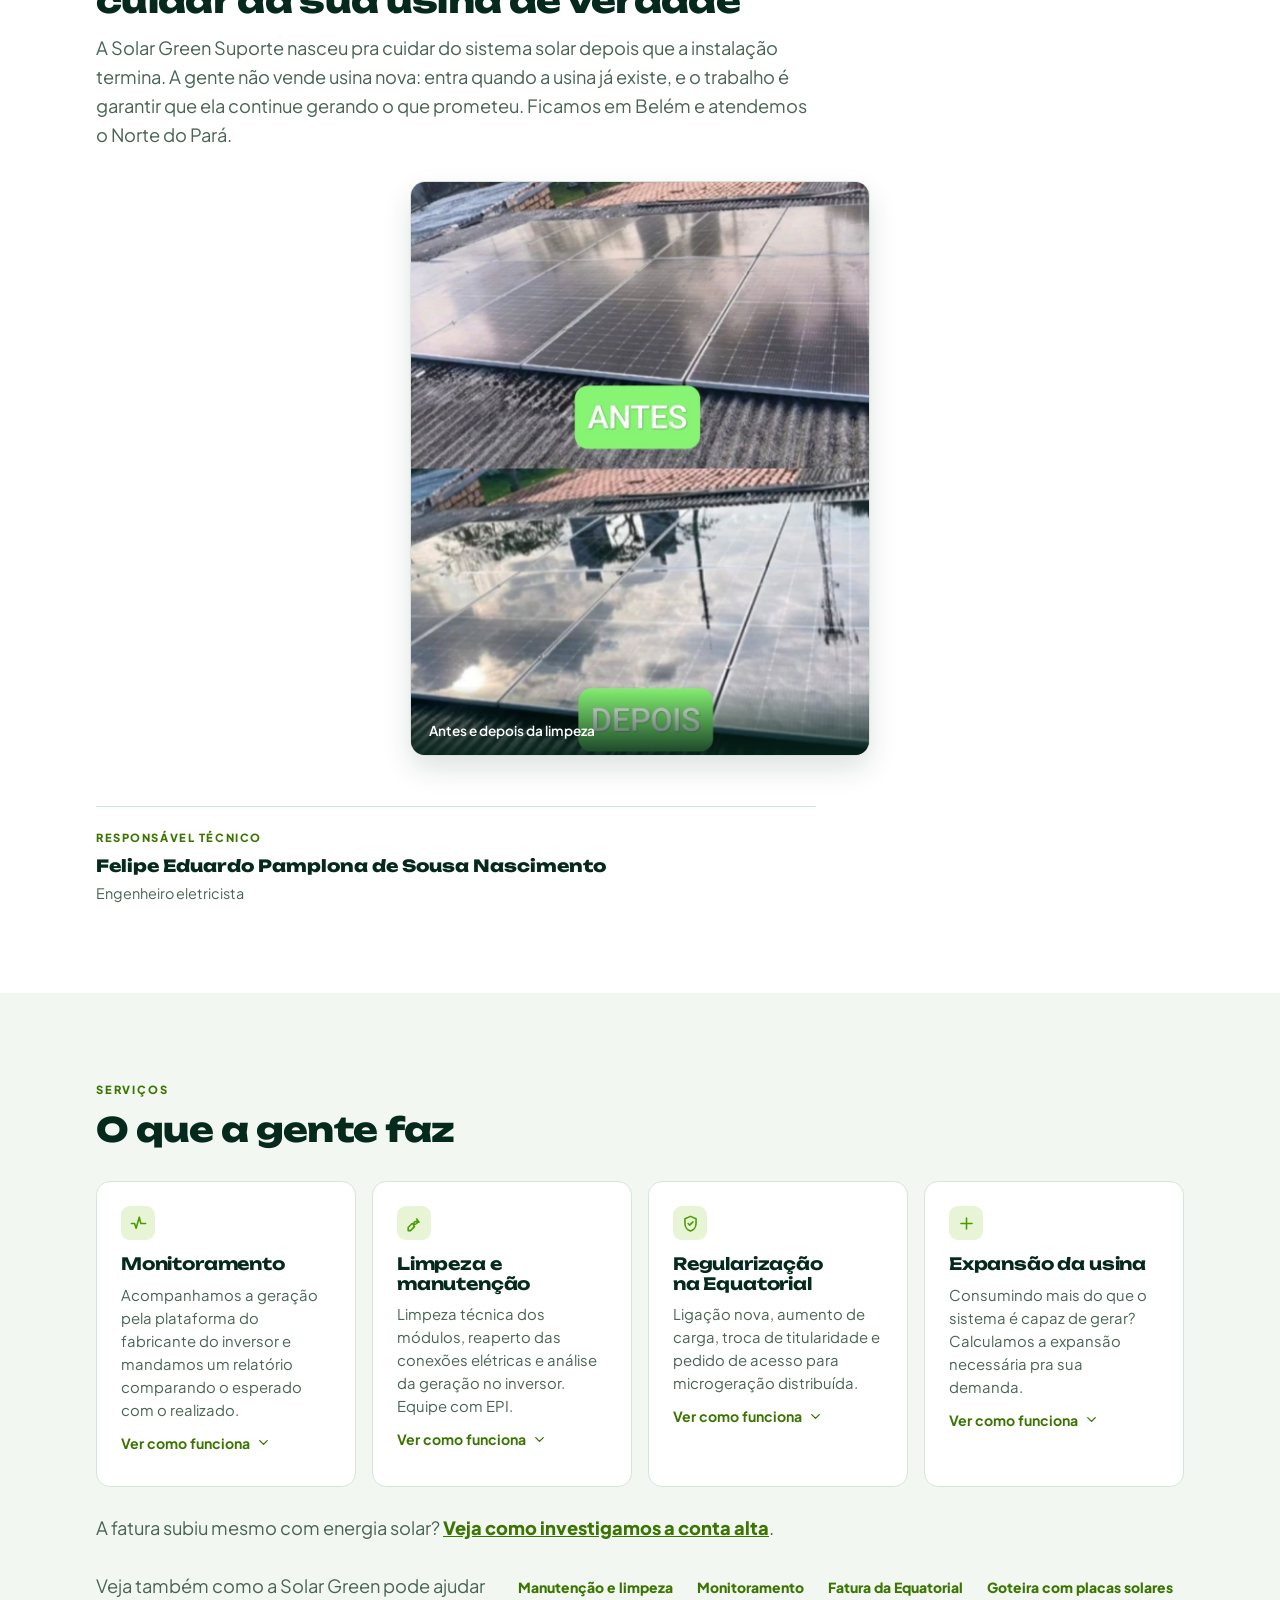
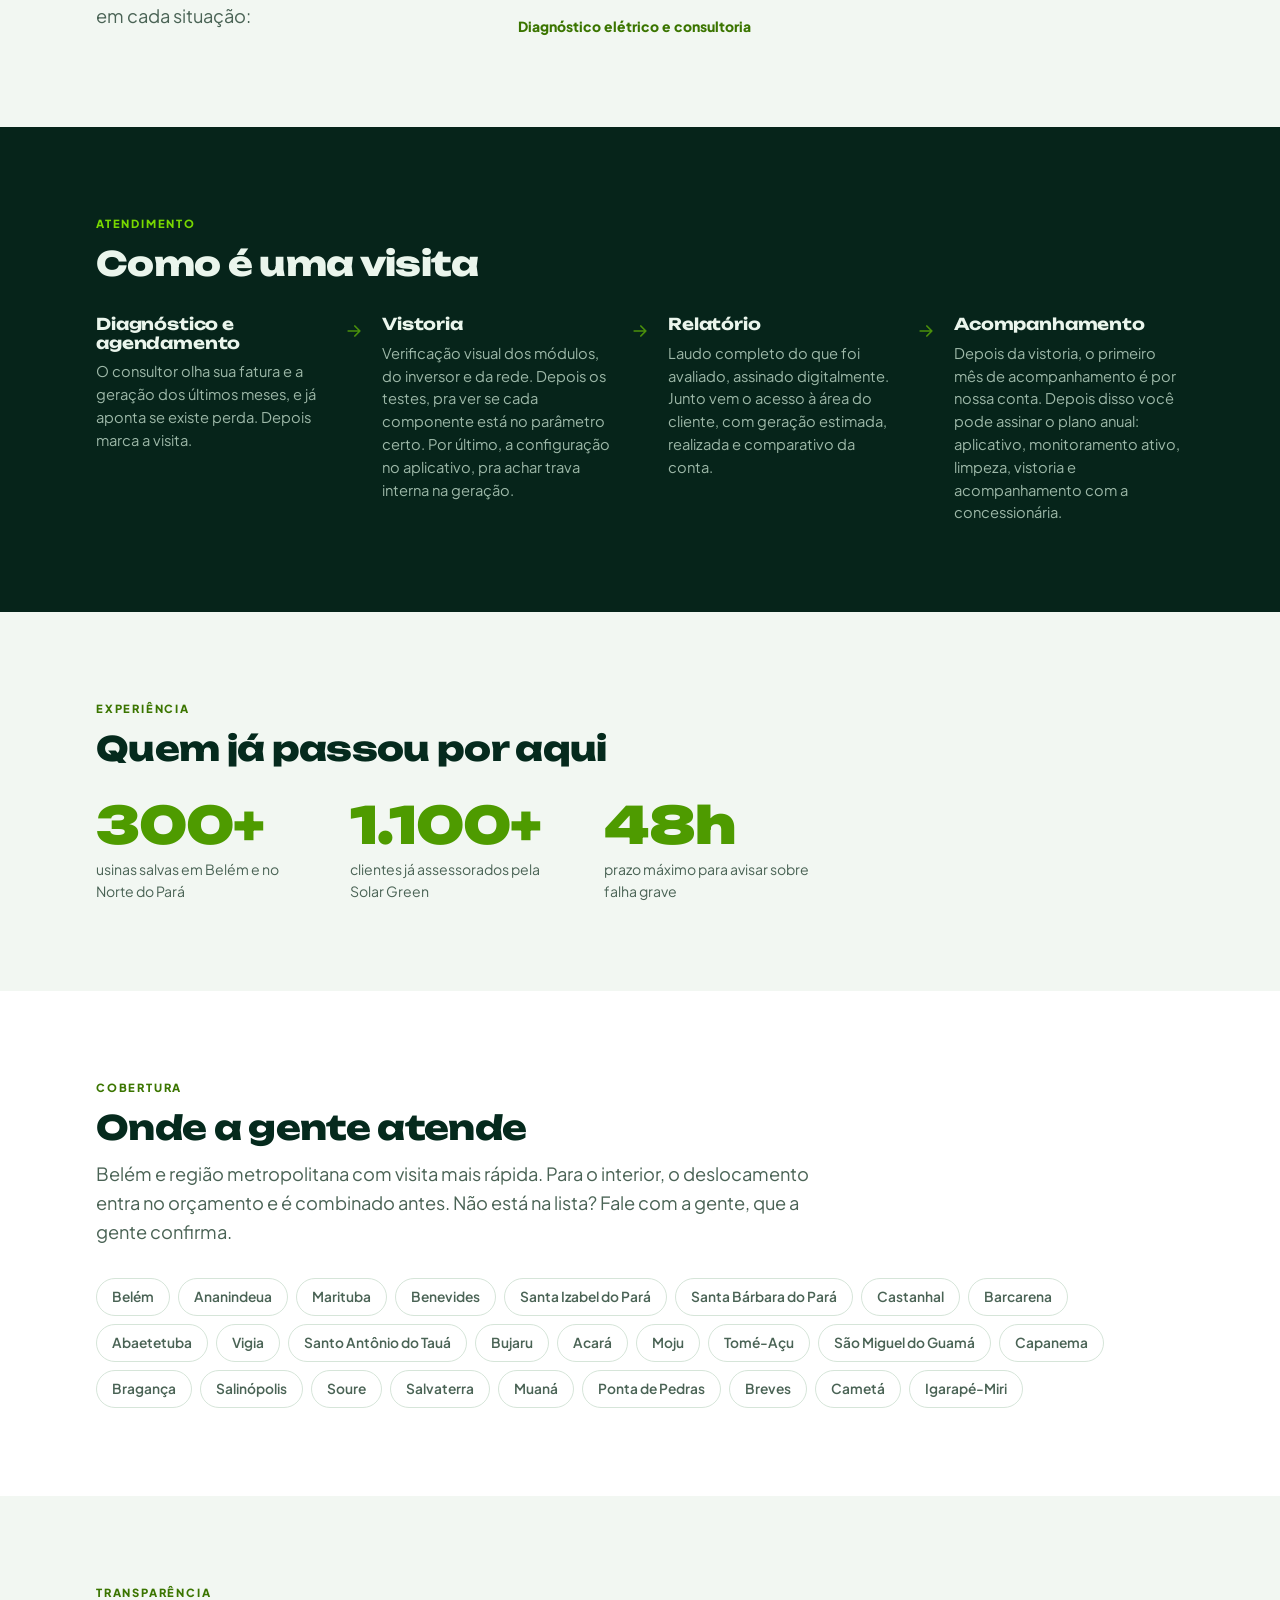
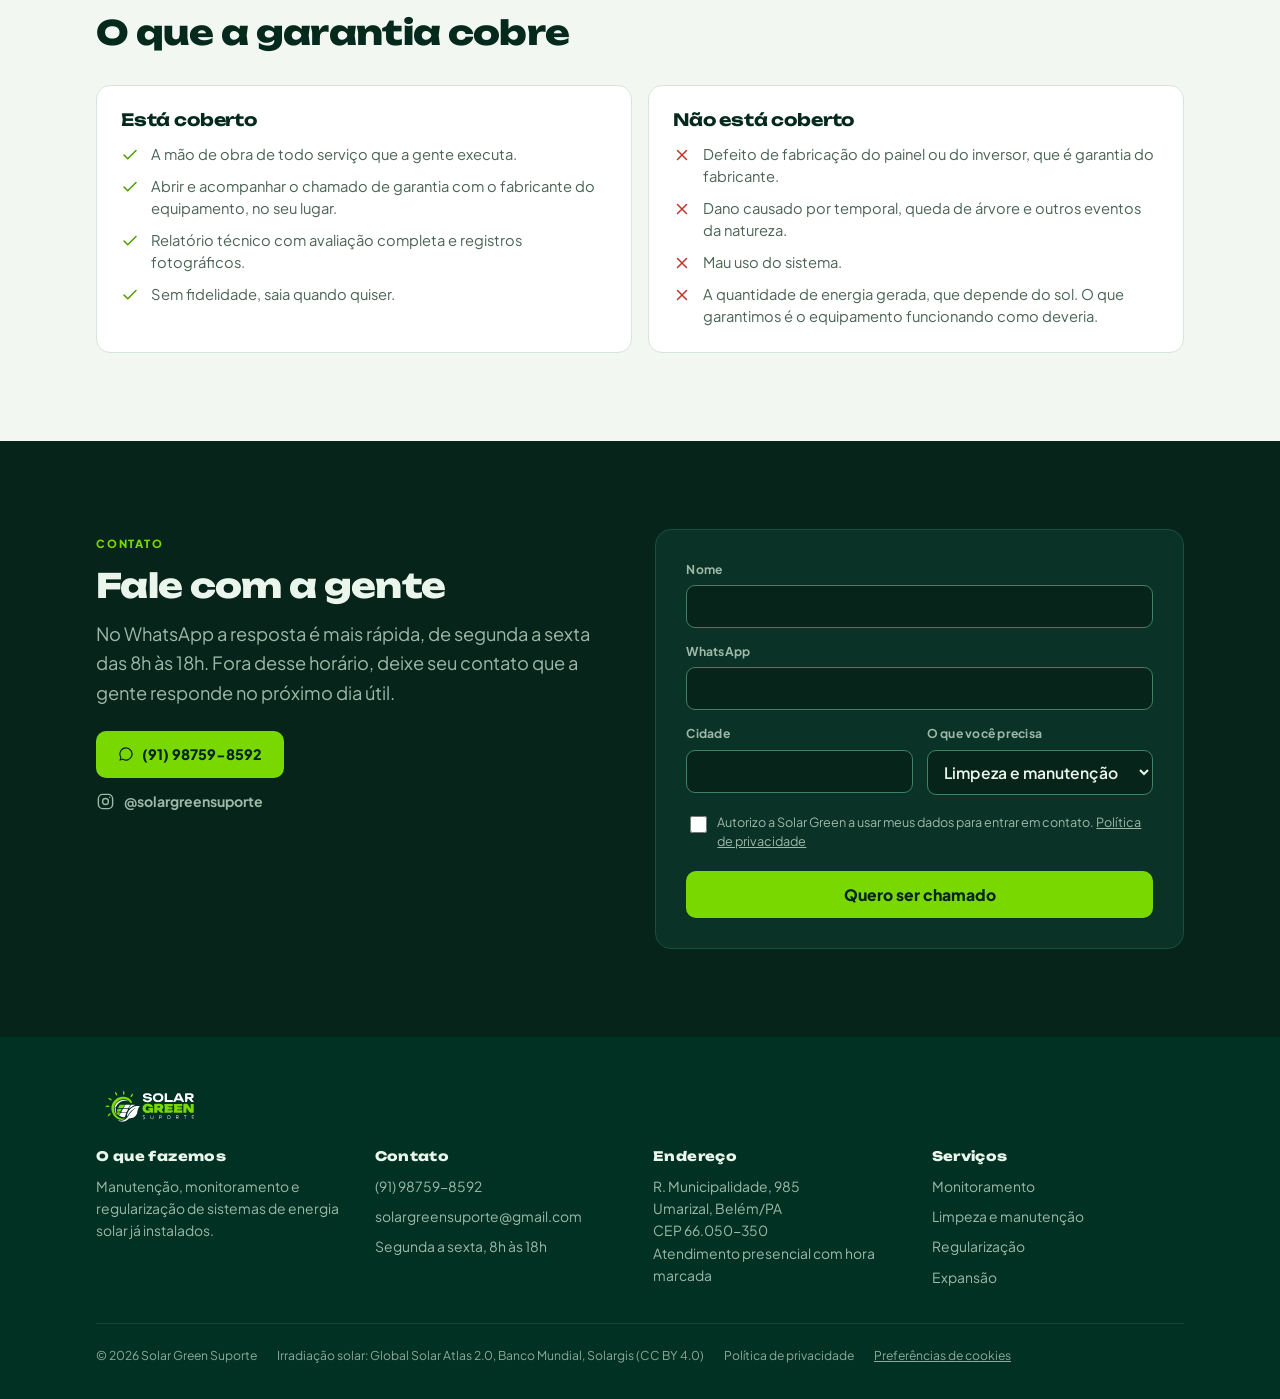
==== commit 5b3d7923: "Publicar paginas de servicos e diagnosticos solares" ====
--- a/index.html
+++ b/index.html
@@ -244,6 +244,16 @@
         </div>
       </div>
       <p class="lede" style="margin-top:26px;">A fatura subiu mesmo com energia solar? <a href="conta-alta-energia-solar.html" style="color:var(--verde-texto);font-weight:800;">Veja como investigamos a conta alta</a>.</p>
+      <nav aria-label="Guias de serviços e problemas frequentes" style="margin-top:20px;">
+        <p class="lede">Veja também como a Solar Green pode ajudar em cada situação:</p>
+        <ul style="display:flex;flex-wrap:wrap;gap:12px 24px;list-style:none;padding:0;margin:12px 0 0;">
+          <li><a href="manutencao-limpeza-energia-solar.html" style="color:var(--verde-texto);font-weight:800;">Manutenção e limpeza</a></li>
+          <li><a href="monitoramento-energia-solar.html" style="color:var(--verde-texto);font-weight:800;">Monitoramento</a></li>
+          <li><a href="fatura-equatorial-energia-solar.html" style="color:var(--verde-texto);font-weight:800;">Fatura da Equatorial</a></li>
+          <li><a href="goteira-telhado-energia-solar.html" style="color:var(--verde-texto);font-weight:800;">Goteira com placas solares</a></li>
+          <li><a href="diagnostico-rede-eletrica-consultoria.html" style="color:var(--verde-texto);font-weight:800;">Diagnóstico elétrico e consultoria</a></li>
+        </ul>
+      </nav>
     </section>
   </div>
 </div>
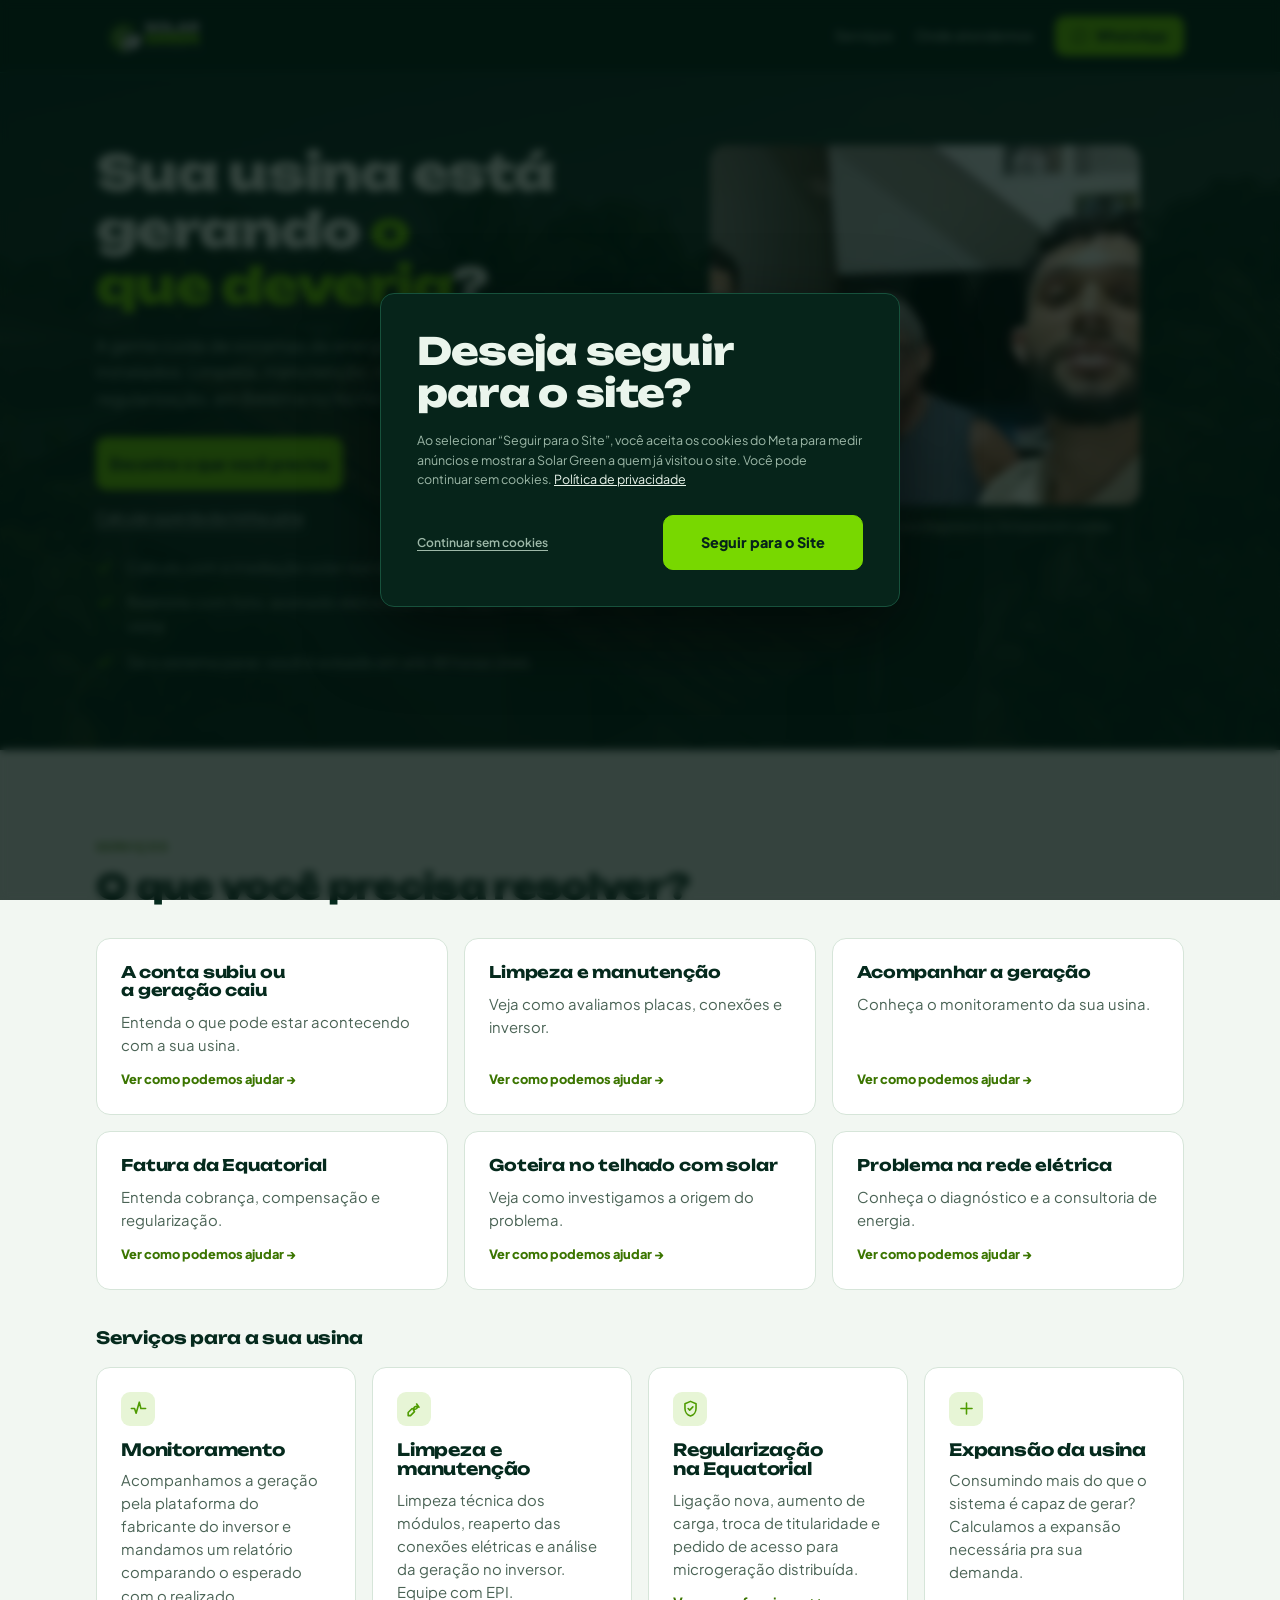
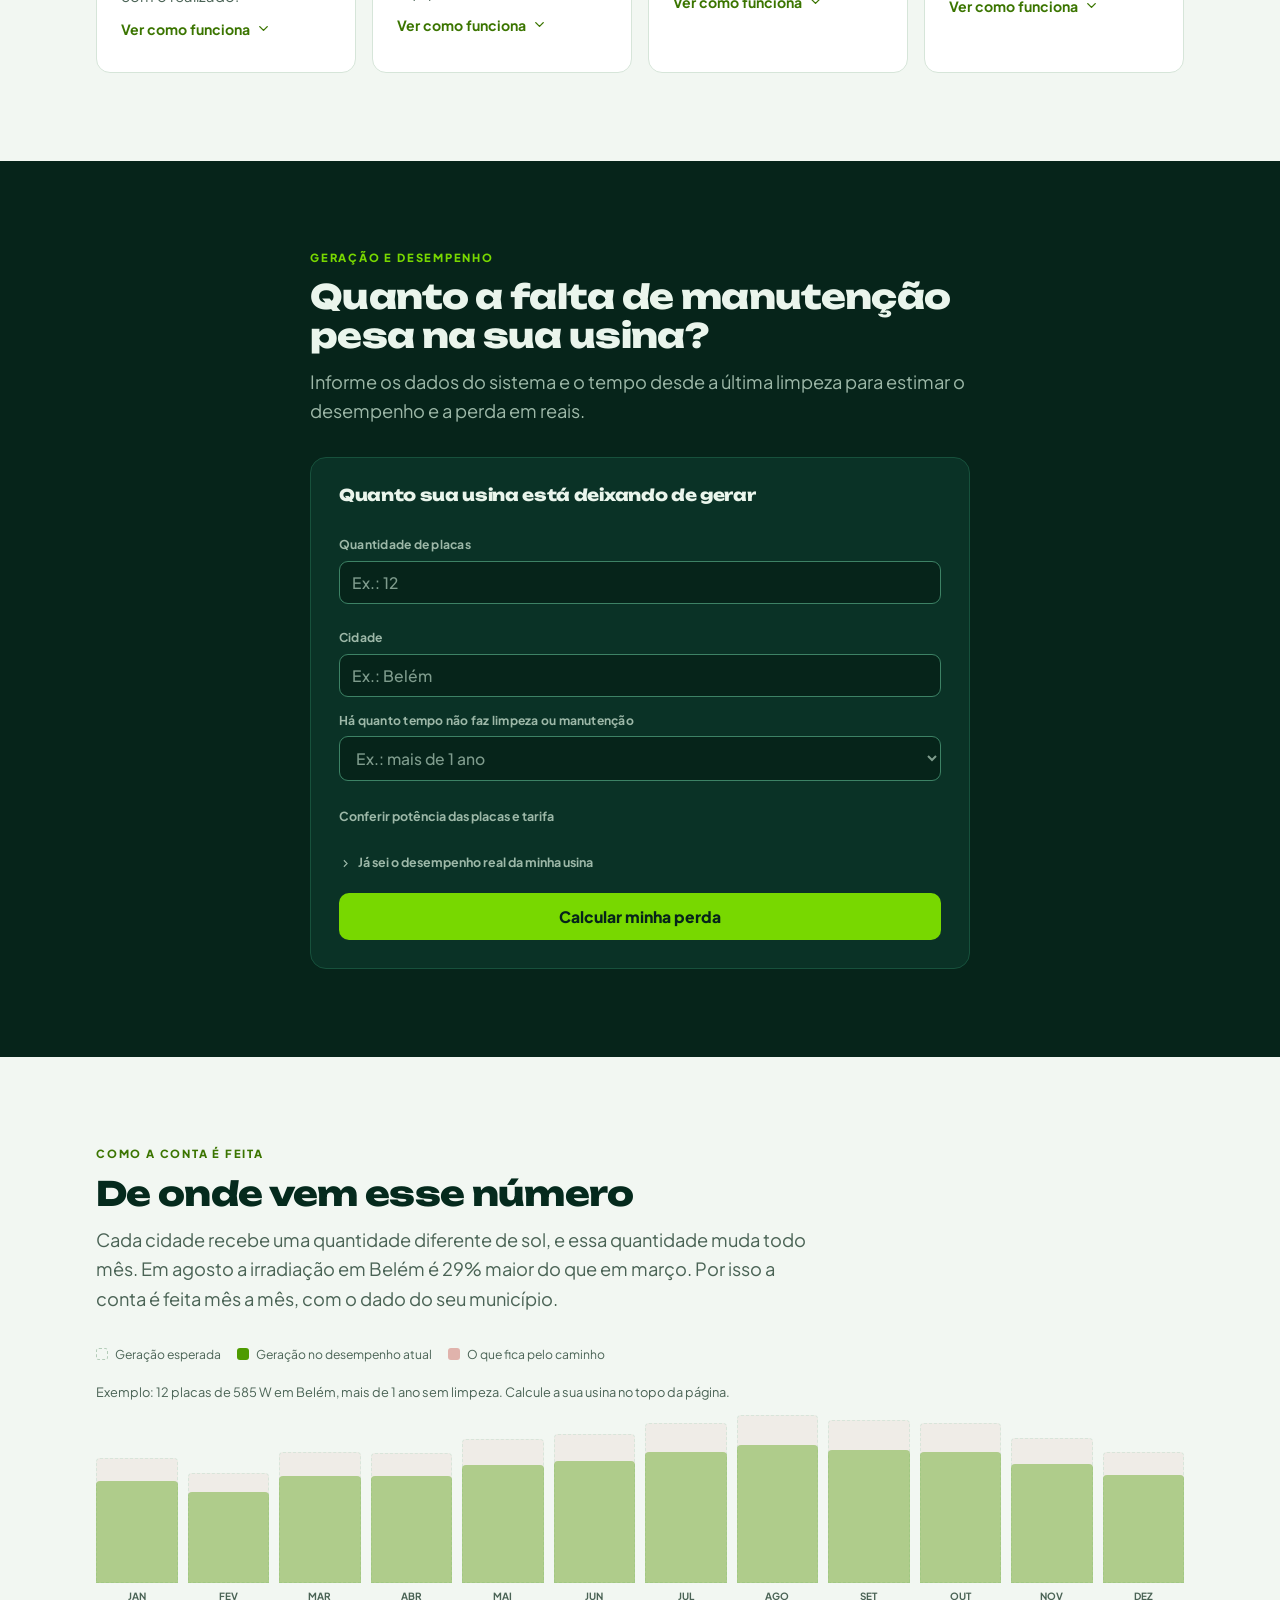
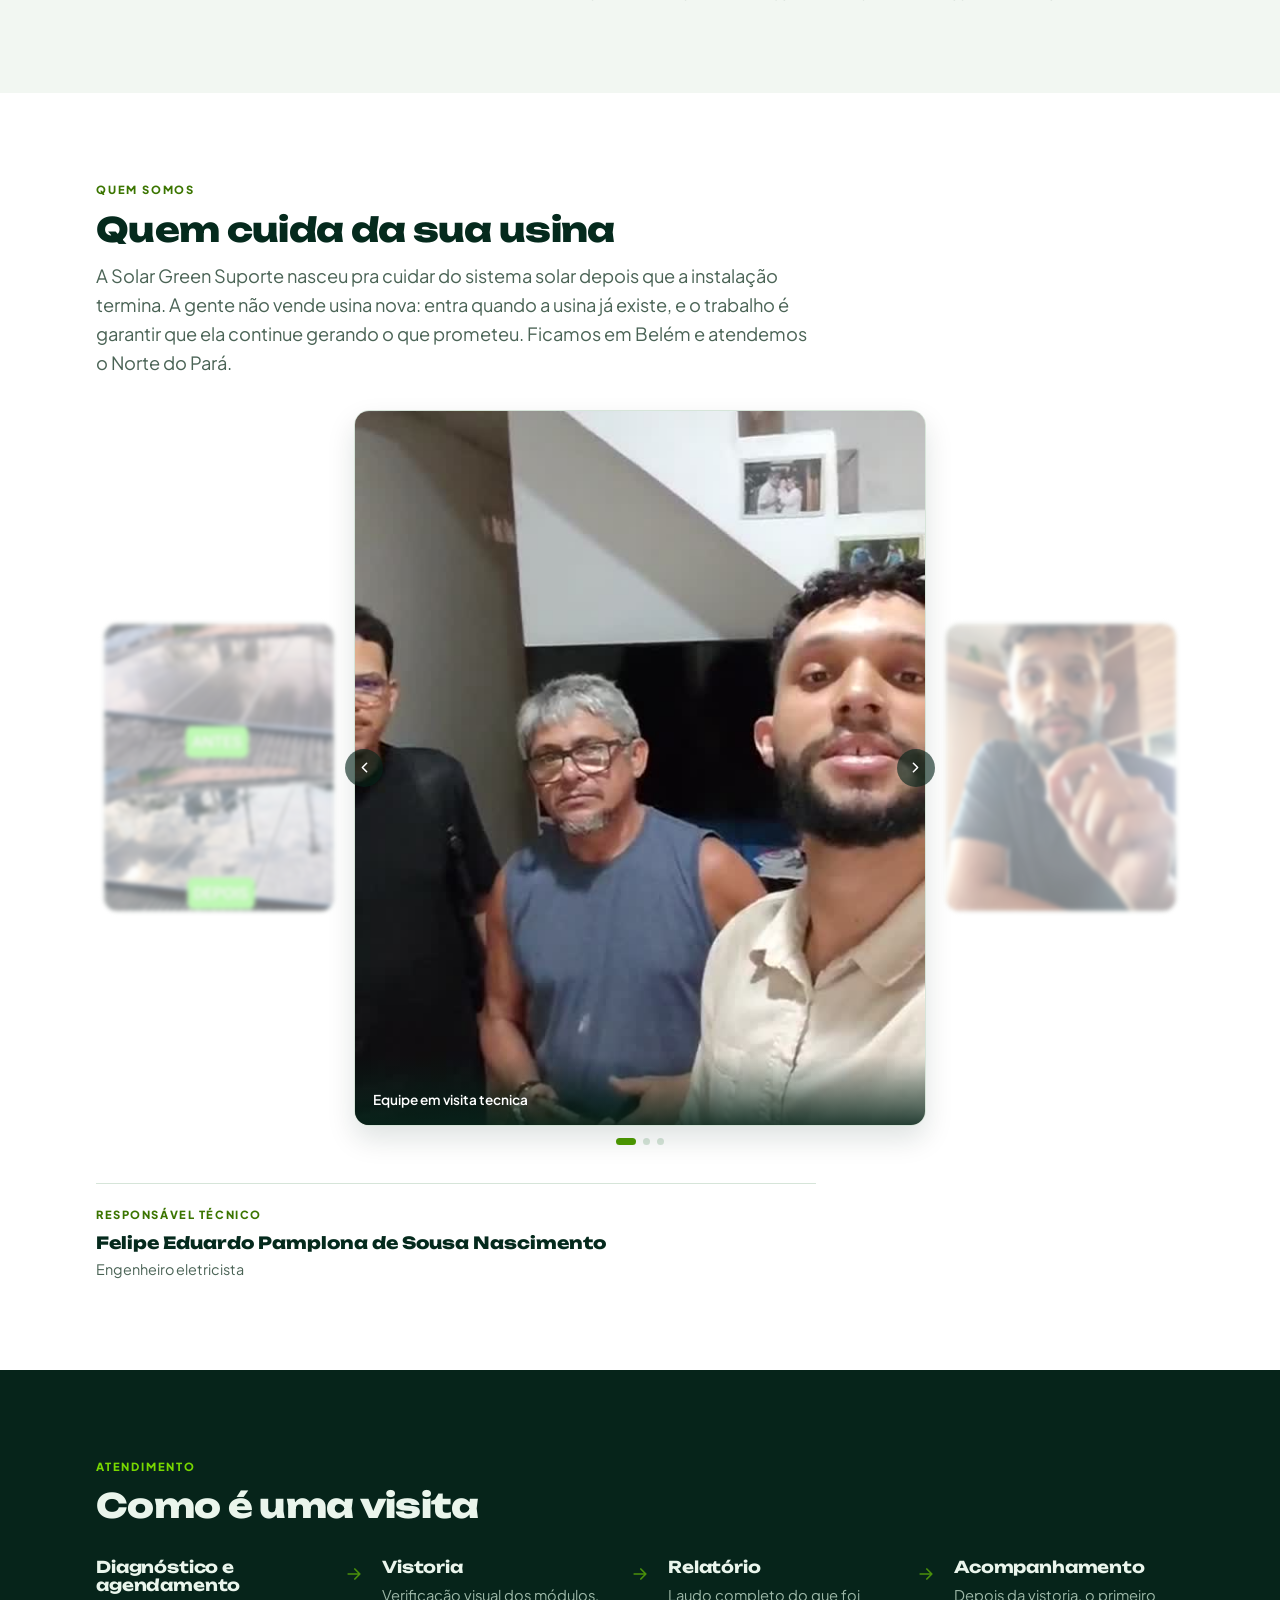
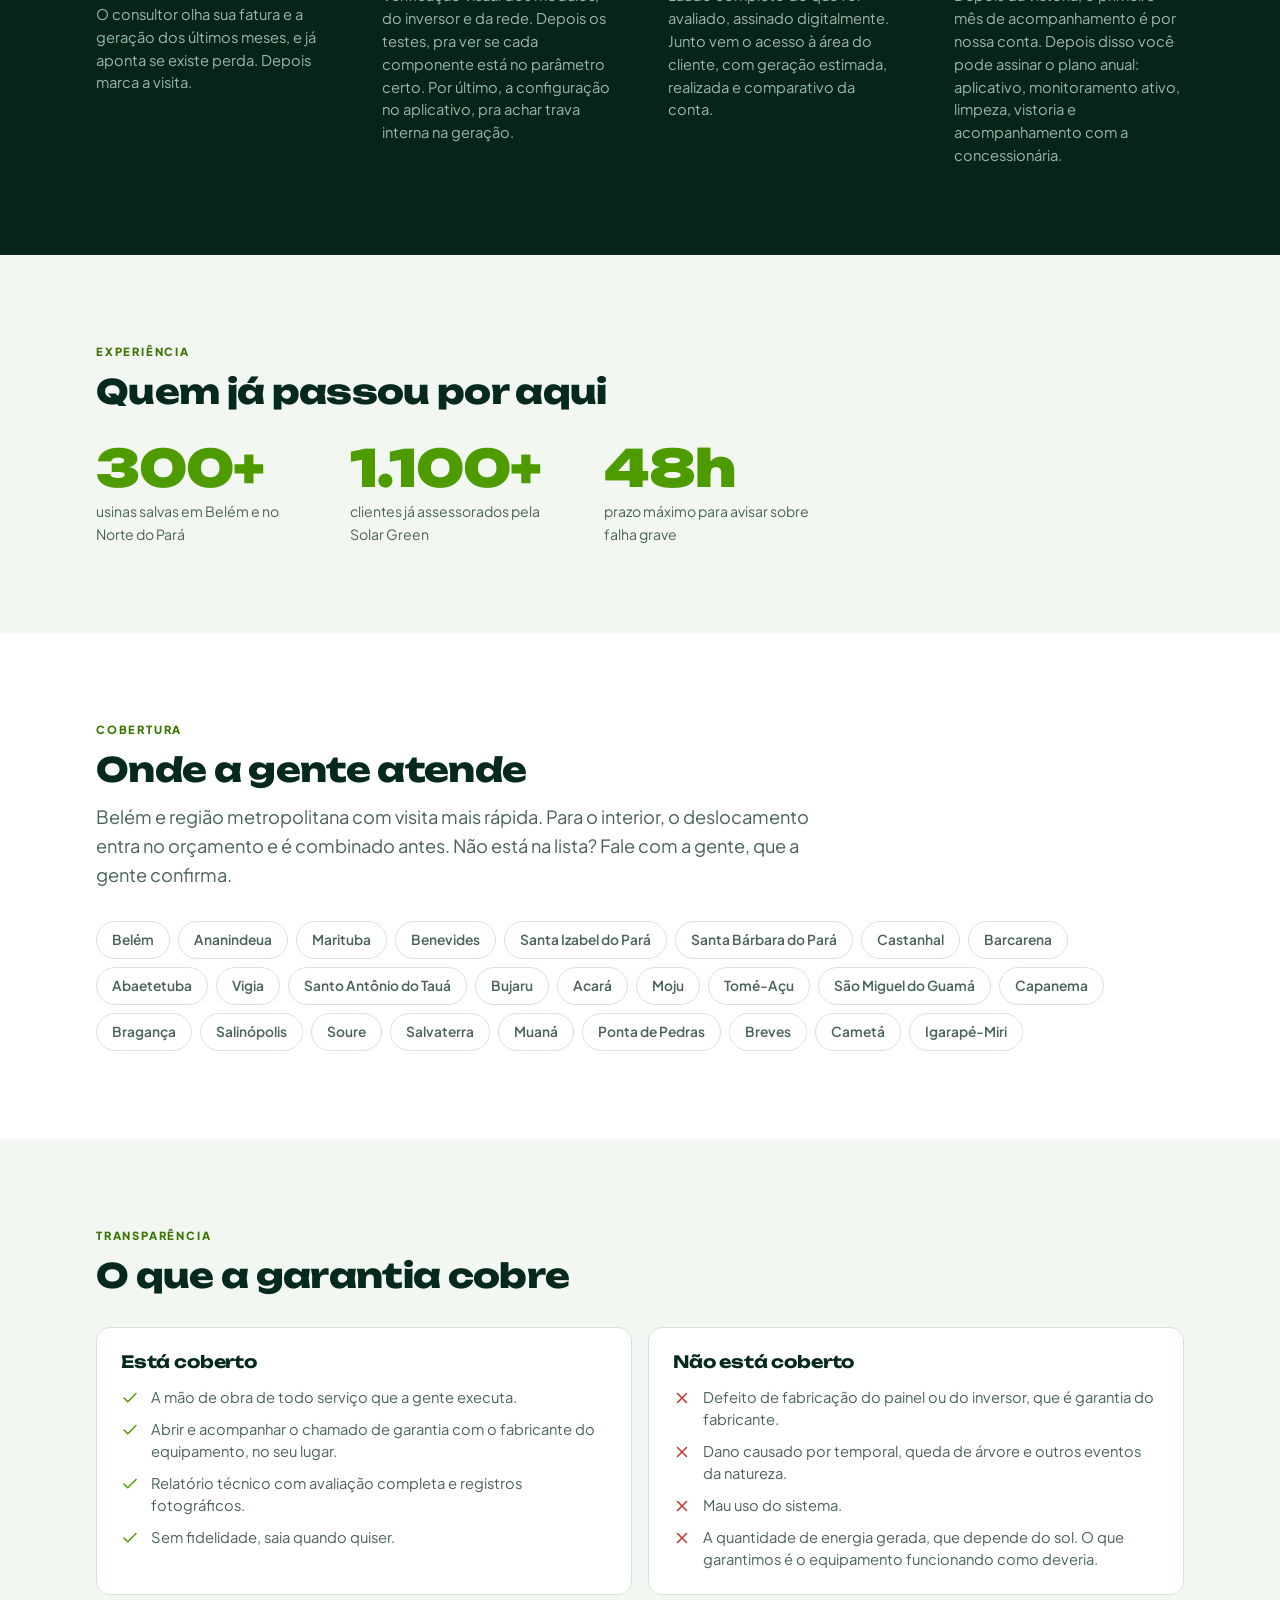
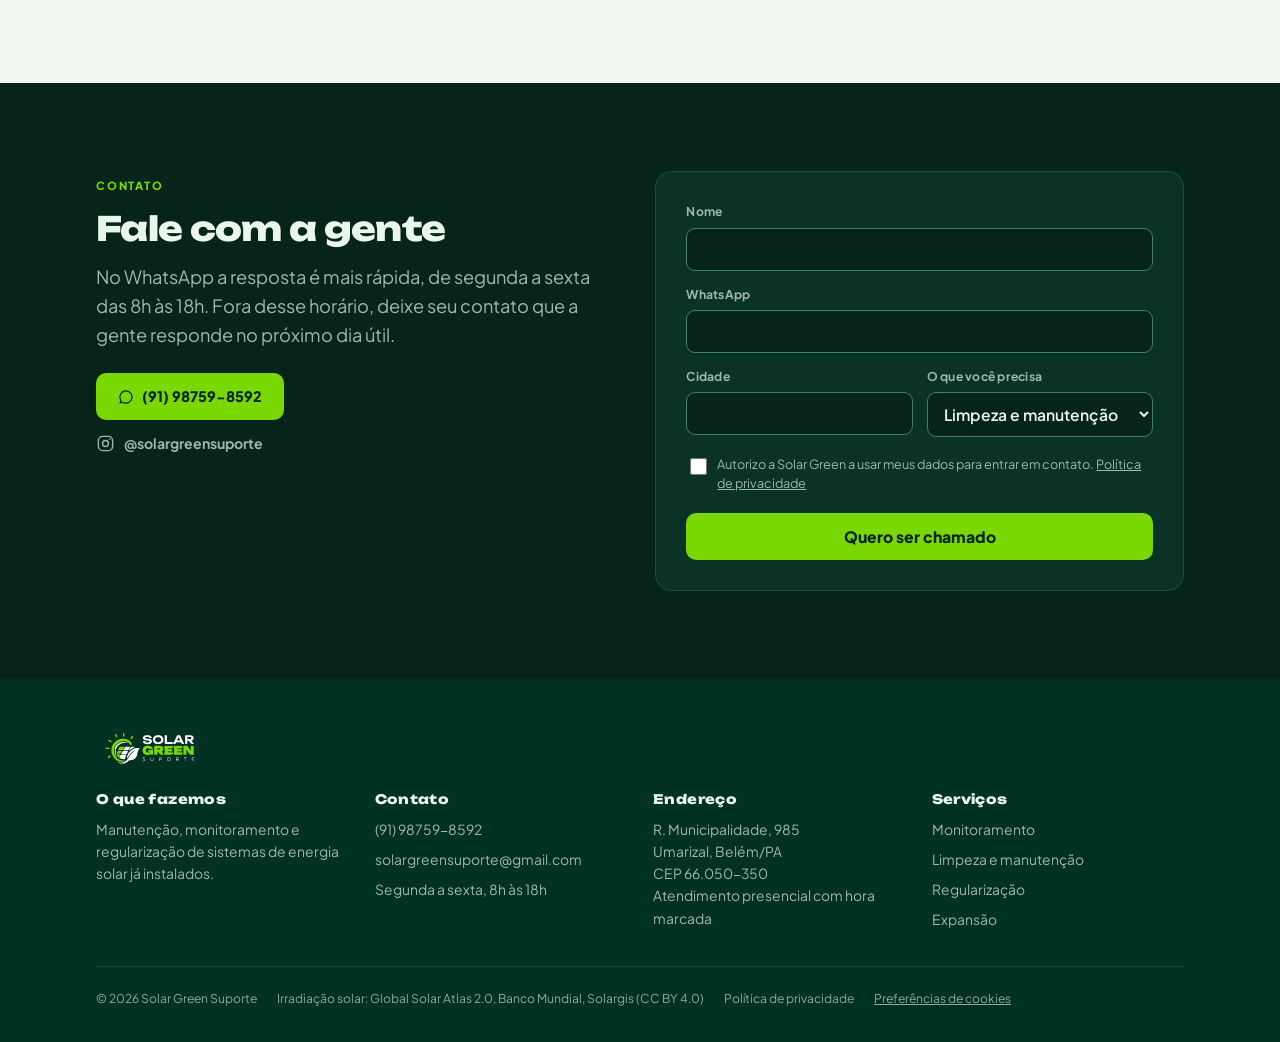
==== commit 808f039a: "Simplifica jornada mobile e prioriza contato após cálculo" ====
--- a/index.html
+++ b/index.html
@@ -24,7 +24,7 @@
 <link rel="preconnect" href="https://fonts.googleapis.com">
 <link rel="preconnect" href="https://fonts.gstatic.com" crossorigin>
 <link rel="stylesheet" href="https://fonts.googleapis.com/css2?family=Unbounded:wght@400;700;800;900&family=Plus+Jakarta+Sans:wght@400;500;600;700;800&display=swap">
-<link rel="stylesheet" href="css/style.css?v=2026-10-07d">
+<link rel="stylesheet" href="css/style.css?v=2026-10-09a">
 <link rel="preload" as="image" href="assets/hero-usina-mobile.webp" media="(max-width:700px)">
 <link rel="preload" as="image" href="assets/hero-usina.webp" media="(min-width:701px)">
 
@@ -59,8 +59,8 @@
   "sameAs": ["https://instagram.com/solargreensuporte"]
 }
 </script>
-<script type="module" src="js/app.js?v=2026-10-07d"></script>
-<script type="module" src="js/rastreio.js?v=2026-10-07d"></script>
+<script type="module" src="js/app.js?v=2026-10-09a"></script>
+<script type="module" src="js/rastreio.js?v=2026-10-09a"></script>
 </head>
 <body>
 <a class="pular" href="#principal">Pular para o conteúdo</a>
@@ -89,6 +89,10 @@
       <div>
         <h1>Sua usina está gerando <em>o que deveria</em>?</h1>
         <p>A gente cuida de sistemas de energia solar que já estão instalados. Limpeza, manutenção, monitoramento e regularização, em Belém e no Norte do Pará.</p>
+        <div class="hero-acoes">
+          <a class="calc-btn" href="#servicos">Encontre o que você precisa</a>
+          <a class="hero-secundario" href="#calc">Calcular a perda da minha usina</a>
+        </div>
         <ul class="hero-pontos">
           <li><svg class="ic" viewBox="0 0 24 24" aria-hidden="true"><path d="M20 6L9 17l-5-5"/></svg><span>Cálculo com a irradiação solar real da sua cidade, mês a mês</span></li>
           <li><svg class="ic" viewBox="0 0 24 24" aria-hidden="true"><path d="M20 6L9 17l-5-5"/></svg><span>Relatório com foto, assinado eletronicamente, depois de cada visita</span></li>
@@ -96,100 +100,11 @@
         </ul>
       </div>
 
-      <div class="calc" id="calc">
-        <h2 class="calc-t">Quanto sua usina está deixando de gerar</h2>
-        <form id="calcForm" novalidate>
-          <div class="campos">
-            <div class="campo">
-              <label for="placas">Quantidade de placas</label>
-              <input type="number" id="placas" placeholder="Ex.: 12" min="1" step="1" inputmode="numeric">
-            </div>
-            <div class="campo">
-              <label for="potPlaca">Potência de cada placa (W)</label>
-              <input type="number" id="potPlaca" min="50" step="5" inputmode="numeric">
-              <span class="dica">585W é a média atual.</span>
-            </div>
-            <div class="campo full combo">
-              <label for="cidadeInput">Cidade</label>
-              <input type="text" id="cidadeInput" placeholder="Ex.: Belém" autocomplete="off" role="combobox" aria-expanded="false" aria-controls="cidadeLista" aria-autocomplete="list">
-              <div class="combo-lista" id="cidadeLista" role="listbox" aria-label="Cidades"></div>
-              <span class="aviso-cidade" id="cidadeAviso" role="status"></span>
-            </div>
-            <div class="campo full">
-              <label for="tempoLimpeza">Há quanto tempo não faz limpeza ou manutenção</label>
-              <select id="tempoLimpeza" required></select>
-            </div>
-            <div class="campo full">
-              <label for="tarifa">Tarifa de energia (R$/kWh)</label>
-              <input type="number" id="tarifa" min="0.1" step="0.01" inputmode="decimal">
-              <span class="dica" id="tarifaDica">Está na sua conta de luz.</span>
-            </div>
-            <div class="campo full">
-              <details class="opcional">
-                <summary><svg viewBox="0 0 24 24" aria-hidden="true"><path d="M9 6l6 6-6 6"/></svg>Já sei o desempenho real da minha usina</summary>
-                <div class="campo">
-                  <label for="desempReal">Desempenho medido (%)</label>
-                  <input type="number" id="desempReal" min="1" max="120" step="1" placeholder="Ex.: 91" inputmode="numeric">
-                </div>
-              </details>
-            </div>
-          </div>
-          <p class="erro" id="calcErro" role="alert"></p>
-          <button class="calc-btn" id="btnCalc" type="submit">Calcular minha perda</button>
-        </form>
-
-        <!-- Depois que o modal do resultado fecha, o #mrResumo (com os mesmos
-             botões) é movido pra cá e fica aberto, como era antes do modal. -->
-        <div class="calc-resultado-slot" id="calcResultadoSlot"></div>
-      </div>
+      <figure class="hero-equipe">
+        <img src="assets/fotos/01 - Equipe em visita tecnica.jpg" alt="Registro da equipe da Solar Green durante uma visita técnica" width="600" height="1067" fetchpriority="high">
+        <figcaption>A Solar Green começa pela vistoria diagnóstica, inclusive em usinas instaladas por outras empresas.</figcaption>
+      </figure>
     </div>
-  </div>
-</div>
-
-<!-- ══ DE ONDE VEM O NÚMERO ══ -->
-<div class="claro">
-  <div class="wrap">
-    <section aria-labelledby="t-numero">
-      <div class="sec-head">
-        <span class="eyebrow">Como a conta é feita</span>
-        <h2 id="t-numero">De onde vem esse número</h2>
-        <p class="lede">Cada cidade recebe uma quantidade diferente de sol, e essa quantidade muda todo mês. Em agosto a irradiação em Belém é 29% maior do que em março. Por isso a conta é feita mês a mês, com o dado do seu município.</p>
-      </div>
-      <div class="gr-leg">
-        <span><i class="kk" style="border:1.5px dashed #b3ccb8;"></i> Geração esperada</span>
-        <span><i class="kk" style="background:#4e9b00;"></i> Geração no desempenho atual</span>
-        <span><i class="kk" style="background:rgba(192,52,42,.35);"></i> O que fica pelo caminho</span>
-      </div>
-      <div class="grafico exemplo" id="grafico">
-        <p class="gr-exemplo-nota" id="grNota">Exemplo: 12 placas de 585 W em Belém, mais de 1 ano sem limpeza. Calcule a sua usina no topo da página.</p>
-        <div class="barras" id="barras" role="img" aria-label="Gráfico de barras, mês a mês, da geração esperada e da geração no desempenho atual"></div>
-        <div class="gr-tip" id="grTip"></div>
-      </div>
-    </section>
-  </div>
-</div>
-
-<!-- ══ QUEM SOMOS ══ -->
-<div class="branco" id="quem-somos">
-  <div class="wrap">
-    <section aria-labelledby="t-quem">
-      <div class="sec-head">
-        <span class="eyebrow">Quem somos</span>
-        <h2 id="t-quem">Uma equipe que nasceu para cuidar da sua usina de verdade</h2>
-        <p class="lede">A Solar Green Suporte nasceu pra cuidar do sistema solar depois que a instalação termina. A gente não vende usina nova: entra quando a usina já existe, e o trabalho é garantir que ela continue gerando o que prometeu. Ficamos em Belém e atendemos o Norte do Pará.</p>
-      </div>
-      <div class="carrossel" id="carrossel">
-        <div class="car-trilho" id="carTrilho"></div>
-        <button class="car-nav car-prev" id="carPrev" type="button" aria-label="Foto anterior"><svg viewBox="0 0 24 24" aria-hidden="true"><path d="M15 18l-6-6 6-6"/></svg></button>
-        <button class="car-nav car-next" id="carNext" type="button" aria-label="Próxima foto"><svg viewBox="0 0 24 24" aria-hidden="true"><path d="M9 6l6 6-6 6"/></svg></button>
-      </div>
-      <div class="car-pontos" id="carPontos"></div>
-      <div class="resp">
-        <div class="r-rot">Responsável técnico</div>
-        <div class="r-nome">Felipe Eduardo Pamplona de Sousa Nascimento</div>
-        <div class="r-cargo">Engenheiro eletricista</div>
-      </div>
-    </section>
   </div>
 </div>
 
@@ -199,8 +114,17 @@
     <section aria-labelledby="t-servicos">
       <div class="sec-head">
         <span class="eyebrow">Serviços</span>
-        <h2 id="t-servicos">O que a gente faz</h2>
-      </div>
+        <h2 id="t-servicos">O que você precisa resolver?</h2>
+      </div>
+      <div class="problemas-grid">
+<a class="card problema" href="conta-alta-energia-solar.html"><h3>A conta subiu ou a geração caiu</h3><p>Entenda o que pode estar acontecendo com a sua usina.</p><span>Ver como podemos ajudar <span aria-hidden="true">→</span></span></a>
+<a class="card problema" href="manutencao-limpeza-energia-solar.html"><h3>Limpeza e manutenção</h3><p>Veja como avaliamos placas, conexões e inversor.</p><span>Ver como podemos ajudar <span aria-hidden="true">→</span></span></a>
+<a class="card problema" href="monitoramento-energia-solar.html"><h3>Acompanhar a geração</h3><p>Conheça o monitoramento da sua usina.</p><span>Ver como podemos ajudar <span aria-hidden="true">→</span></span></a>
+<a class="card problema" href="fatura-equatorial-energia-solar.html"><h3>Fatura da Equatorial</h3><p>Entenda cobrança, compensação e regularização.</p><span>Ver como podemos ajudar <span aria-hidden="true">→</span></span></a>
+<a class="card problema" href="goteira-telhado-energia-solar.html"><h3>Goteira no telhado com solar</h3><p>Veja como investigamos a origem do problema.</p><span>Ver como podemos ajudar <span aria-hidden="true">→</span></span></a>
+<a class="card problema" href="diagnostico-rede-eletrica-consultoria.html"><h3>Problema na rede elétrica</h3><p>Conheça o diagnóstico e a consultoria de energia.</p><span>Ver como podemos ajudar <span aria-hidden="true">→</span></span></a>
+</div>
+      <h3 class="servicos-subtitulo">Serviços para a sua usina</h3>
       <div class="grid g4">
         <div class="card">
           <div class="ico-c"><svg viewBox="0 0 24 24" aria-hidden="true"><path d="M3 12h4l2 6 4-14 2 8h6"/></svg></div>
@@ -243,17 +167,117 @@
           </div></div>
         </div>
       </div>
-      <p class="lede" style="margin-top:26px;">A fatura subiu mesmo com energia solar? <a href="conta-alta-energia-solar.html" style="color:var(--verde-texto);font-weight:800;">Veja como investigamos a conta alta</a>.</p>
-      <nav aria-label="Guias de serviços e problemas frequentes" style="margin-top:20px;">
-        <p class="lede">Veja também como a Solar Green pode ajudar em cada situação:</p>
-        <ul style="display:flex;flex-wrap:wrap;gap:12px 24px;list-style:none;padding:0;margin:12px 0 0;">
-          <li><a href="manutencao-limpeza-energia-solar.html" style="color:var(--verde-texto);font-weight:800;">Manutenção e limpeza</a></li>
-          <li><a href="monitoramento-energia-solar.html" style="color:var(--verde-texto);font-weight:800;">Monitoramento</a></li>
-          <li><a href="fatura-equatorial-energia-solar.html" style="color:var(--verde-texto);font-weight:800;">Fatura da Equatorial</a></li>
-          <li><a href="goteira-telhado-energia-solar.html" style="color:var(--verde-texto);font-weight:800;">Goteira com placas solares</a></li>
-          <li><a href="diagnostico-rede-eletrica-consultoria.html" style="color:var(--verde-texto);font-weight:800;">Diagnóstico elétrico e consultoria</a></li>
-        </ul>
-      </nav>
+    </section>
+  </div>
+</div>
+
+<!-- ══ CALCULADORA ══ -->
+<div class="escuro" id="calcular">
+  <div class="wrap">
+    <section class="calculo-secao" aria-labelledby="t-calculo">
+      <div class="sec-head">
+        <span class="eyebrow">Geração e desempenho</span>
+        <h2 id="t-calculo">Quanto a falta de manutenção pesa na sua usina?</h2>
+        <p class="lede">Informe os dados do sistema e o tempo desde a última limpeza para estimar o desempenho e a perda em reais.</p>
+      </div>
+      <div class="calc" id="calc">
+        <h2 class="calc-t">Quanto sua usina está deixando de gerar</h2>
+        <form id="calcForm" novalidate>
+          <div class="campos">
+            <div class="campo full">
+              <label for="placas">Quantidade de placas</label>
+              <input type="number" id="placas" placeholder="Ex.: 12" min="1" step="1" inputmode="numeric">
+            </div>
+            <div class="campo full combo">
+              <label for="cidadeInput">Cidade</label>
+              <input type="text" id="cidadeInput" placeholder="Ex.: Belém" autocomplete="off" role="combobox" aria-expanded="false" aria-controls="cidadeLista" aria-autocomplete="list">
+              <div class="combo-lista" id="cidadeLista" role="listbox" aria-label="Cidades"></div>
+              <span class="aviso-cidade" id="cidadeAviso" role="status"></span>
+            </div>
+            <div class="campo full">
+              <label for="tempoLimpeza">Há quanto tempo não faz limpeza ou manutenção</label>
+              <select id="tempoLimpeza" required></select>
+            </div>
+            <div class="campo full">
+              <details class="opcional ajustes-calculo">
+                <summary>Conferir potência das placas e tarifa</summary>
+            <div class="campo">
+              <label for="potPlaca">Potência de cada placa (W)</label>
+              <input type="number" id="potPlaca" min="50" step="5" inputmode="numeric">
+              <span class="dica">585W é a média atual.</span>
+            </div>
+            <div class="campo full">
+              <label for="tarifa">Tarifa de energia (R$/kWh)</label>
+              <input type="number" id="tarifa" min="0.1" step="0.01" inputmode="decimal">
+              <span class="dica" id="tarifaDica">Está na sua conta de luz.</span>
+            </div>
+              </details>
+            </div>
+            <div class="campo full">
+              <details class="opcional">
+                <summary><svg viewBox="0 0 24 24" aria-hidden="true"><path d="M9 6l6 6-6 6"/></svg>Já sei o desempenho real da minha usina</summary>
+                <div class="campo">
+                  <label for="desempReal">Desempenho medido (%)</label>
+                  <input type="number" id="desempReal" min="1" max="120" step="1" placeholder="Ex.: 91" inputmode="numeric">
+                </div>
+              </details>
+            </div>
+          </div>
+          <p class="erro" id="calcErro" role="alert"></p>
+          <button class="calc-btn" id="btnCalc" type="submit">Calcular minha perda</button>
+        </form>
+
+        <!-- Resultado e contato ficam junto da calculadora. -->
+        <div class="calc-resultado-slot" id="calcResultadoSlot"></div>
+      </div>
+    </section>
+  </div>
+</div>
+
+<!-- ══ DE ONDE VEM O NÚMERO ══ -->
+<div class="claro">
+  <div class="wrap">
+    <section aria-labelledby="t-numero">
+      <div class="sec-head">
+        <span class="eyebrow">Como a conta é feita</span>
+        <h2 id="t-numero">De onde vem esse número</h2>
+        <p class="lede">Cada cidade recebe uma quantidade diferente de sol, e essa quantidade muda todo mês. Em agosto a irradiação em Belém é 29% maior do que em março. Por isso a conta é feita mês a mês, com o dado do seu município.</p>
+      </div>
+      <div class="gr-leg">
+        <span><i class="kk" style="border:1.5px dashed #b3ccb8;"></i> Geração esperada</span>
+        <span><i class="kk" style="background:#4e9b00;"></i> Geração no desempenho atual</span>
+        <span><i class="kk" style="background:rgba(192,52,42,.35);"></i> O que fica pelo caminho</span>
+      </div>
+      <div class="grafico exemplo" id="grafico">
+        <p class="gr-exemplo-nota" id="grNota">Exemplo: 12 placas de 585 W em Belém, mais de 1 ano sem limpeza. Calcule a sua usina no topo da página.</p>
+        <div class="barras" id="barras" role="img" aria-label="Gráfico de barras, mês a mês, da geração esperada e da geração no desempenho atual"></div>
+        <div class="gr-tip" id="grTip"></div>
+      </div>
+    </section>
+  </div>
+</div>
+
+<!-- ══ QUEM SOMOS ══ -->
+<div class="branco" id="quem-somos">
+  <div class="wrap">
+    <section aria-labelledby="t-quem">
+      <div class="sec-head">
+        <span class="eyebrow">Quem somos</span>
+        <h2 id="t-quem">Quem cuida da sua usina</h2>
+        <p class="lede">A Solar Green Suporte nasceu pra cuidar do sistema solar depois que a instalação termina. A gente não vende usina nova: entra quando a usina já existe, e o trabalho é garantir que ela continue gerando o que prometeu. Ficamos em Belém e atendemos o Norte do Pará.</p>
+      </div>
+      <noscript><figure class="registro-estatico"><img src="assets/fotos/01 - Equipe em visita tecnica.jpg" width="600" height="1067" alt="Registro de visita técnica da Solar Green" loading="lazy"></figure></noscript>
+      <div class="carrossel" id="carrossel">
+        <div class="car-trilho" id="carTrilho"></div>
+        <button class="car-nav car-prev" id="carPrev" type="button" aria-label="Foto anterior"><svg viewBox="0 0 24 24" aria-hidden="true"><path d="M15 18l-6-6 6-6"/></svg></button>
+        <button class="car-nav car-next" id="carNext" type="button" aria-label="Próxima foto"><svg viewBox="0 0 24 24" aria-hidden="true"><path d="M9 6l6 6-6 6"/></svg></button>
+      </div>
+      <div class="car-pontos" id="carPontos"></div>
+      <div class="resp">
+        <div class="r-rot">Responsável técnico</div>
+        <div class="r-nome">Felipe Eduardo Pamplona de Sousa Nascimento</div>
+        <div class="r-cargo">Engenheiro eletricista</div>
+      </div>
     </section>
   </div>
 </div>
@@ -437,9 +461,9 @@
       <div>
         <h3>Serviços</h3>
         <ul>
-          <li><a href="#servicos">Monitoramento</a></li>
-          <li><a href="#servicos">Limpeza e manutenção</a></li>
-          <li><a href="#servicos">Regularização</a></li>
+          <li><a href="monitoramento-energia-solar.html">Monitoramento</a></li>
+          <li><a href="manutencao-limpeza-energia-solar.html">Limpeza e manutenção</a></li>
+          <li><a href="fatura-equatorial-energia-solar.html">Regularização</a></li>
           <li><a href="#servicos">Expansão</a></li>
         </ul>
       </div>
@@ -461,7 +485,7 @@
 </div>
 
 <!-- ══ MODAL DO RESULTADO DA CALCULADORA ══ -->
-<div class="modal-resultado" id="modalResultado" role="dialog" aria-modal="true" aria-hidden="true" aria-label="Resultado do cálculo">
+<div class="modal-resultado" id="modalResultado" role="dialog" aria-modal="true" aria-hidden="true" aria-label="Contato sobre o resultado">
   <div class="mr-caixa">
     <button class="mr-fechar" id="mrFechar" type="button">Continuar no site</button>
 
@@ -476,11 +500,11 @@
         <div class="res-item"><div class="v" id="resPior">-</div><div class="l">pior mês</div></div>
       </div>
       <div class="res-cta mr-cta" id="resCta">
+        <button class="btn-form" id="ctaDuvidas" type="button">Quero conversar sobre meu resultado</button>
         <a class="btn-zap" id="ctaZap" href="https://wa.me/5591987598592" data-evento="whatsapp_resultado" target="_blank" rel="noopener">
           <svg viewBox="0 0 24 24" fill="currentColor" style="width:16px;height:16px;" aria-hidden="true"><path d="M12 2a10 10 0 0 0-8.6 15.1L2 22l5-1.3A10 10 0 1 0 12 2zm0 18.2c-1.5 0-3-.4-4.3-1.2l-.3-.2-3 .8.8-2.9-.2-.3A8.2 8.2 0 1 1 12 20.2z"/></svg>
-          Resolver a perda agora
+          Prefiro falar agora no WhatsApp
         </a>
-        <button class="btn-form" id="ctaDuvidas" type="button">Tirar dúvidas</button>
       </div>
       <p class="res-horario" id="resHorario"></p>
       <p class="res-fonte">Estimativa. Irradiação do Global Solar Atlas (Banco Mundial, Solargis), plano inclinado no ângulo ideal, com 20% de perdas normais do sistema. O número real depende de sombreamento, idade dos módulos e estado do inversor, medidos na vistoria.</p>
@@ -494,8 +518,8 @@
         <div class="campos">
           <div class="campo full"><label for="mNome">Nome</label><input type="text" id="mNome" autocomplete="name" required></div>
           <div class="campo full"><label for="mZap">WhatsApp</label><input type="tel" id="mZap" autocomplete="tel" inputmode="tel" required></div>
-          <div class="campo"><label for="mCidade">Cidade</label><input type="text" id="mCidade" autocomplete="address-level2"></div>
-          <div class="campo"><label for="mServico">O que você precisa</label>
+          <div class="campo" hidden><label for="mCidade">Cidade</label><input type="text" id="mCidade" autocomplete="address-level2"></div>
+          <div class="campo" hidden><label for="mServico">O que você precisa</label>
             <select id="mServico">
               <option>Limpeza e manutenção</option>
               <option>Monitoramento</option>
--- a/css/style.css
+++ b/css/style.css
@@ -312,6 +312,7 @@
   font-size:.82rem;padding:0;margin-bottom:16px;
 }
 .mr-voltar:hover{color:var(--verde);}
+#mrDuvidas .lede{color:var(--escuro-soft);}
 #mrDuvidas h3{font-family:var(--display);font-weight:800;color:var(--escuro-ink);}
 #mrSucesso{text-align:center;padding:8px 0;}
 #mrSucesso p{font-size:.94rem;color:var(--escuro-soft);margin-bottom:18px;}
@@ -434,18 +435,9 @@
 .resp .r-nome{font-family:var(--display);font-weight:800;font-size:1.05rem;margin-top:6px;}
 .resp .r-cargo{font-size:.9rem;color:var(--claro-soft);margin-top:2px;}
 
-/* Barra fixa de contato no celular */
+/* Contato aparece junto do conteúdo e do resultado, sem faixa sobreposta. */
 .barra-zap{display:none;}
-@media (max-width:720px){
-  body{padding-bottom:76px;}
-  .barra-zap{
-    display:flex;align-items:center;gap:12px;position:fixed;left:0;right:0;bottom:0;z-index:35;
-    background:var(--breu);border-top:1px solid var(--escuro-linha);padding:10px var(--gutter);
-  }
-  .barra-zap .btn-zap{flex:none;padding:11px 18px;}
-  .barra-zap .b-hor{font-size:.74rem;color:var(--escuro-soft);line-height:1.35;}
-  body.banner-aberto .barra-zap{display:none;}
-}
+@media (max-width:720px){header{position:static;}}
 .f-fim a{color:inherit;}
 noscript .ns{background:var(--breu);color:var(--escuro-ink);padding:14px var(--gutter);text-align:center;font-size:.9rem;}
 noscript .ns a{color:var(--verde);font-weight:700;}
@@ -488,3 +480,32 @@
 }
 body.banner-aberto{overflow:hidden;}
 .pref-cookies{background:none;border:0;padding:0;font:inherit;color:inherit;text-decoration:underline;cursor:pointer;}
+
+/* Revisão da jornada nas páginas existentes. */
+[hidden]{display:none!important;}
+#calc{scroll-margin-top:24px;}
+.hero-acoes{display:flex;flex-direction:column;align-items:flex-start;gap:16px;margin-top:24px;}
+.hero-acoes .calc-btn{width:auto;margin:0;text-decoration:none;}
+.hero-secundario{font-size:.9rem;color:var(--escuro-ink);text-underline-offset:4px;}
+.hero-equipe{margin:0;max-width:430px;justify-self:center;}
+.hero-equipe img{width:100%;height:360px;object-fit:cover;object-position:center 40%;border-radius:16px;display:block;}
+.hero-equipe figcaption{font-size:.8rem;color:var(--escuro-soft);margin-top:12px;line-height:1.5;}
+.problemas-grid{display:grid;grid-template-columns:repeat(3,1fr);gap:16px;}
+.problema{text-decoration:none;display:flex;flex-direction:column;gap:12px;}
+.problema:hover{border-color:var(--verde-texto);}
+.problema h3{font-size:1rem;}
+.problema>span{margin-top:auto;font-size:.8rem;font-weight:800;color:var(--verde-texto);}
+.servicos-subtitulo{margin:38px 0 20px;}
+.calculo-secao{max-width:660px;margin:auto;}
+.ajustes-calculo summary{min-height:44px;}
+.calc .campos>.campo label{min-height:0;}
+.mr-cta .btn-form{background:var(--verde);color:var(--breu);border-color:var(--verde);font-weight:800;}
+.mr-cta .btn-zap{background:transparent;color:var(--escuro-ink);border:1px solid var(--escuro-linha);font-size:.82rem;}
+.registro-estatico img{max-height:420px;width:auto;}
+@media(max-width:720px){
+  .problemas-grid{grid-template-columns:1fr;}
+  .hero-equipe{max-width:none;width:100%;}
+  .hero-equipe img{height:280px;}
+  .hero-pontos{margin-top:22px;}
+  .mr-caixa{padding-top:44px;}
+}
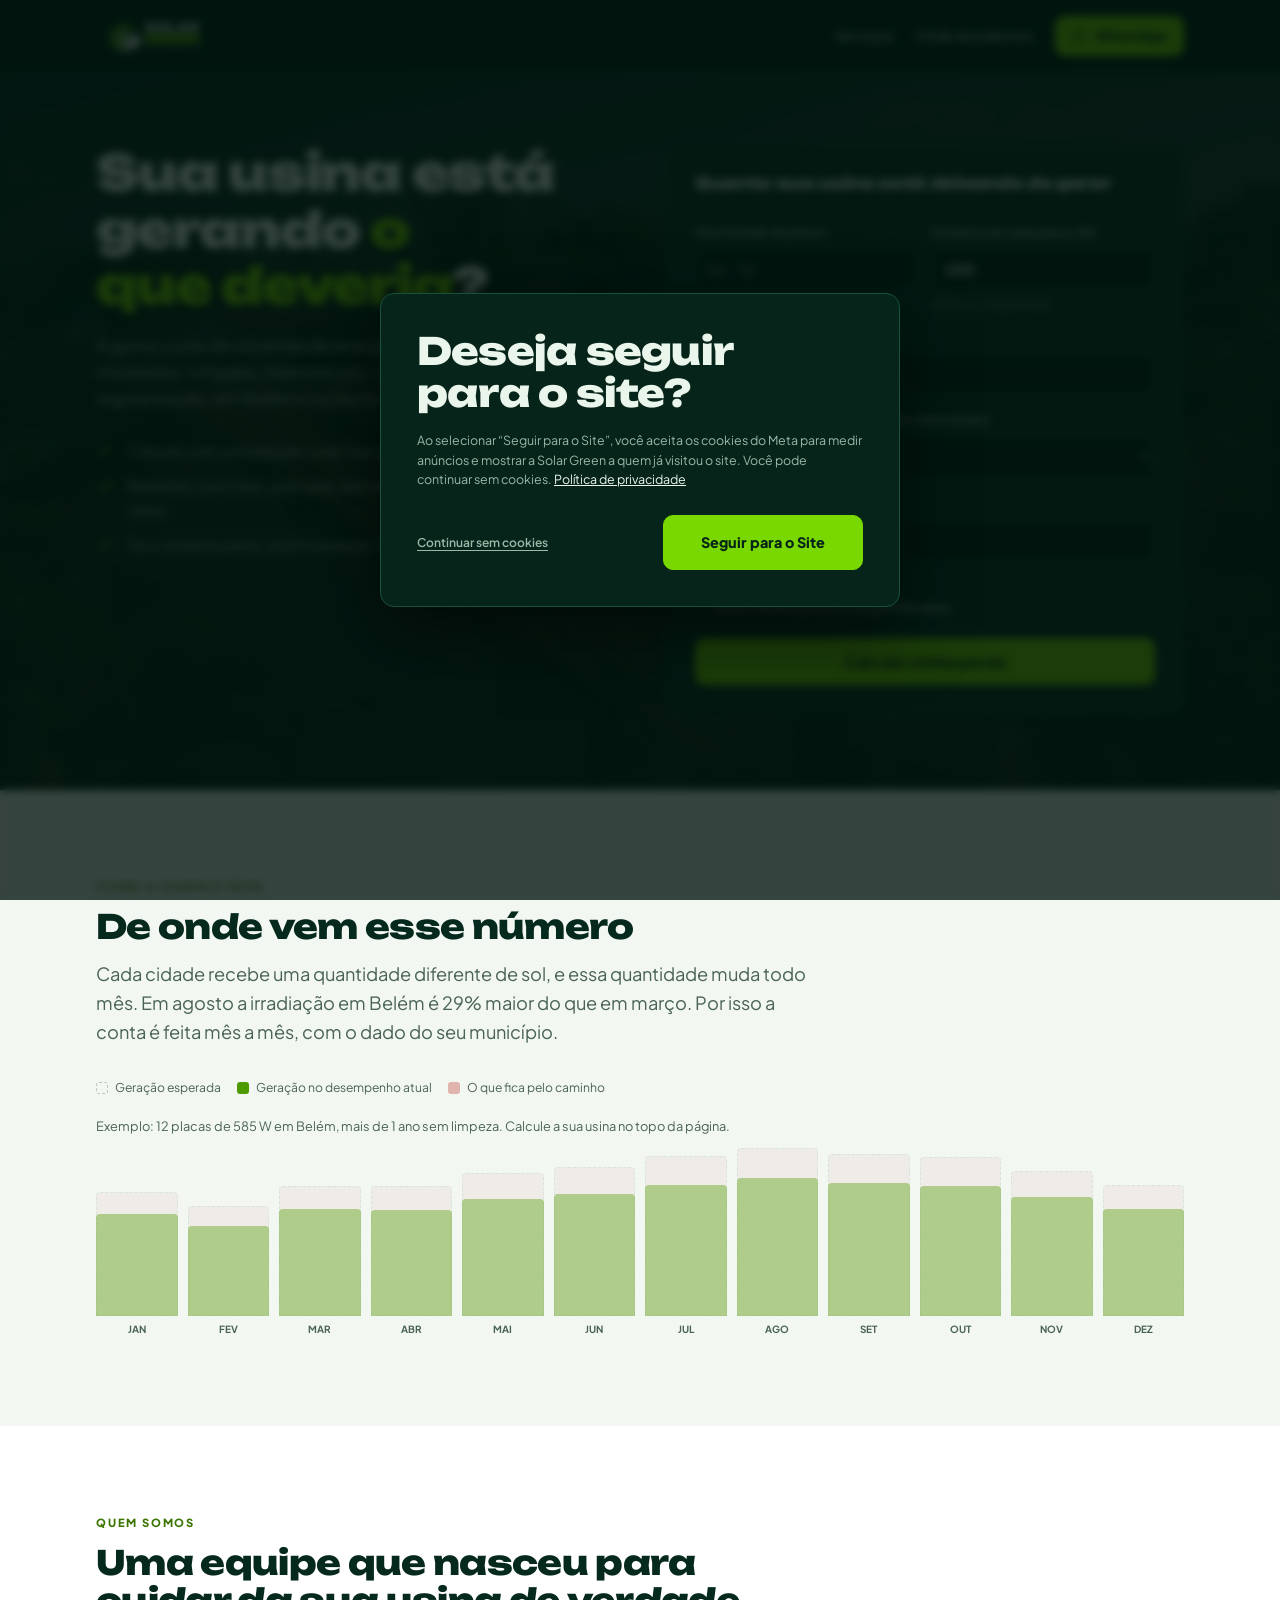
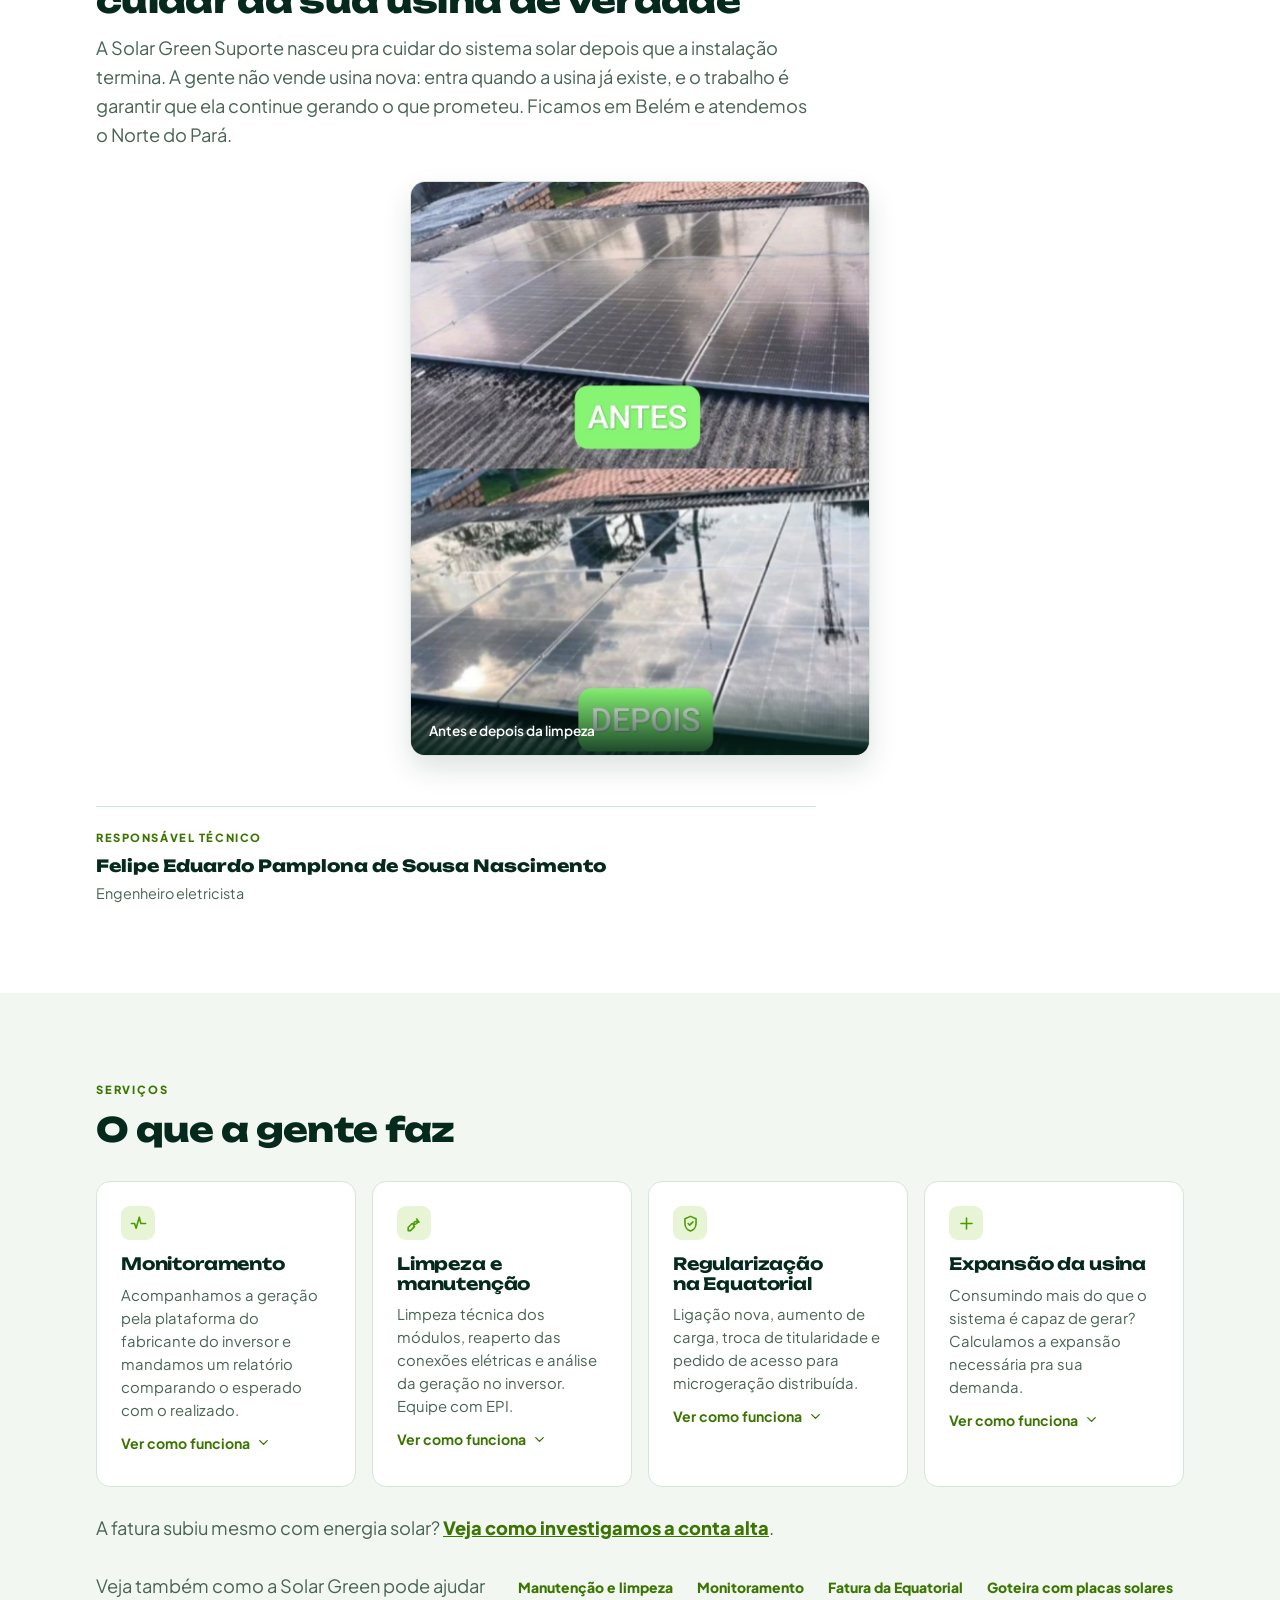
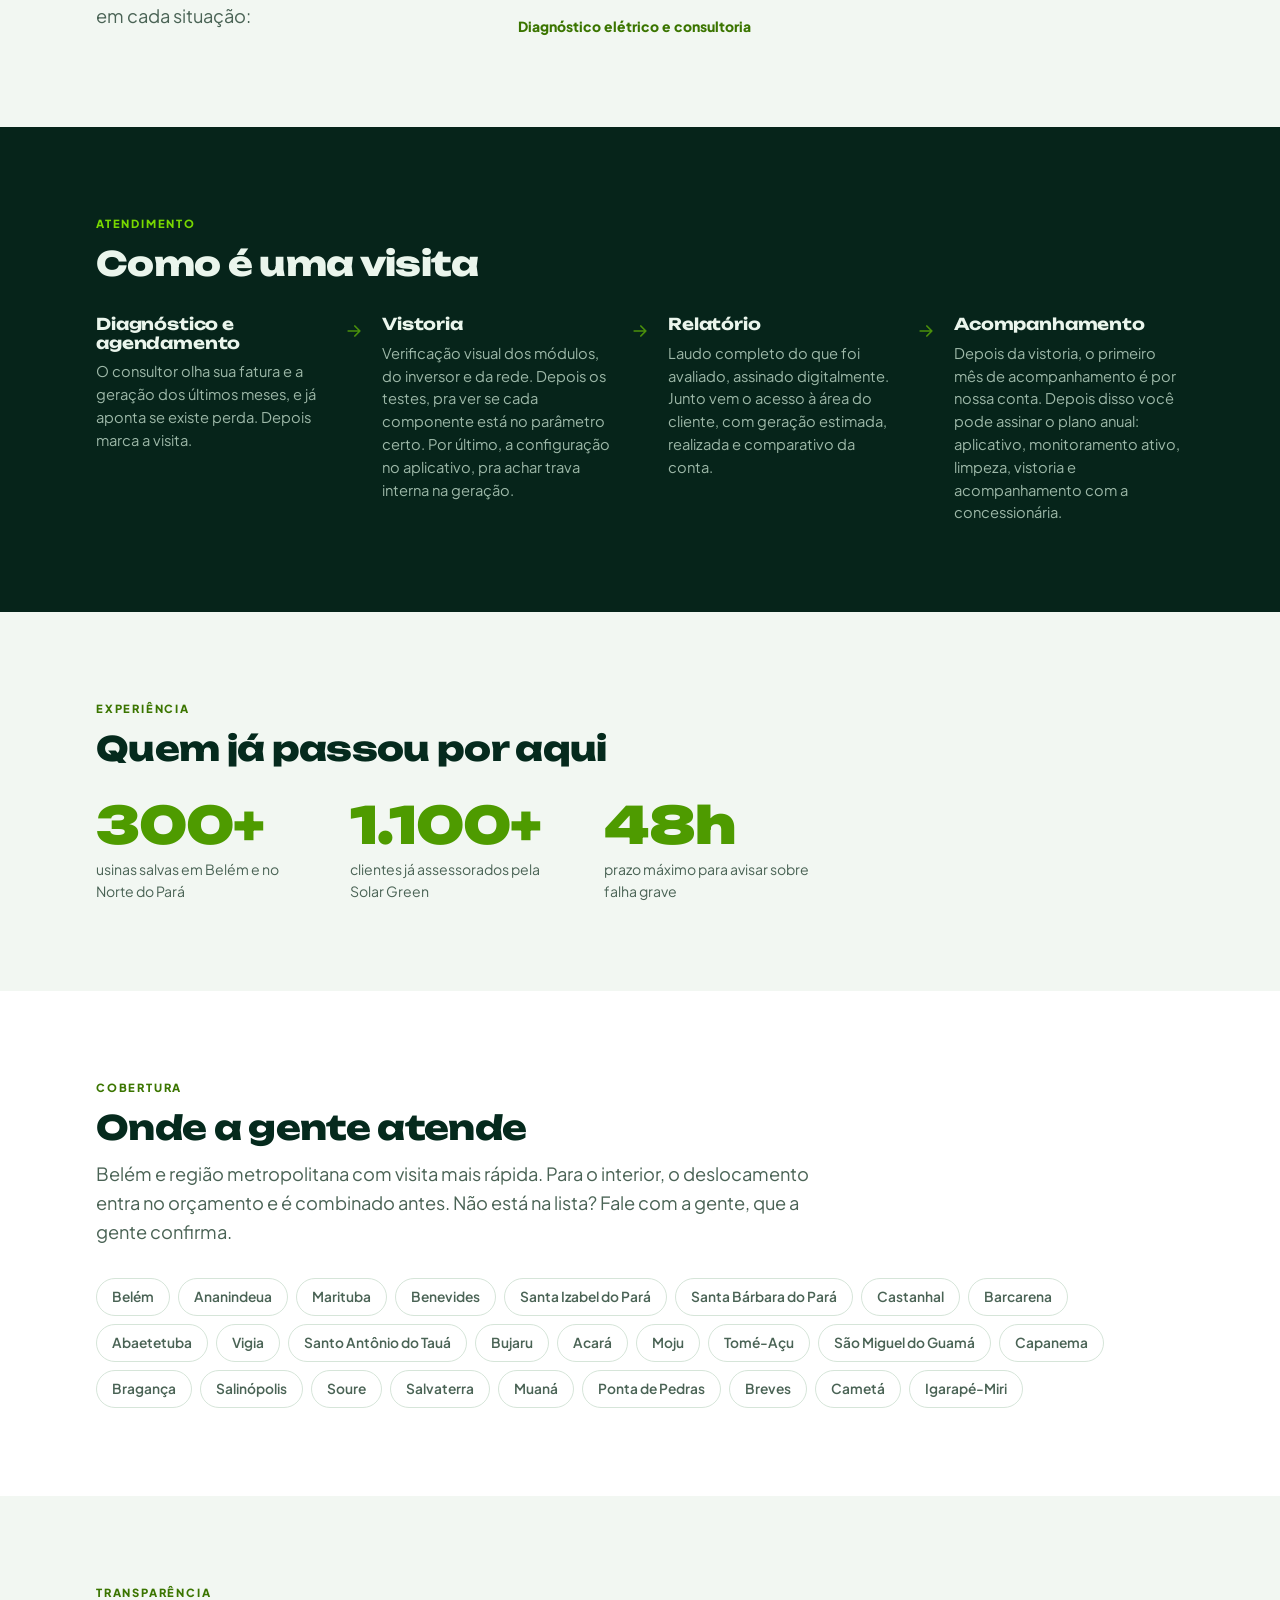
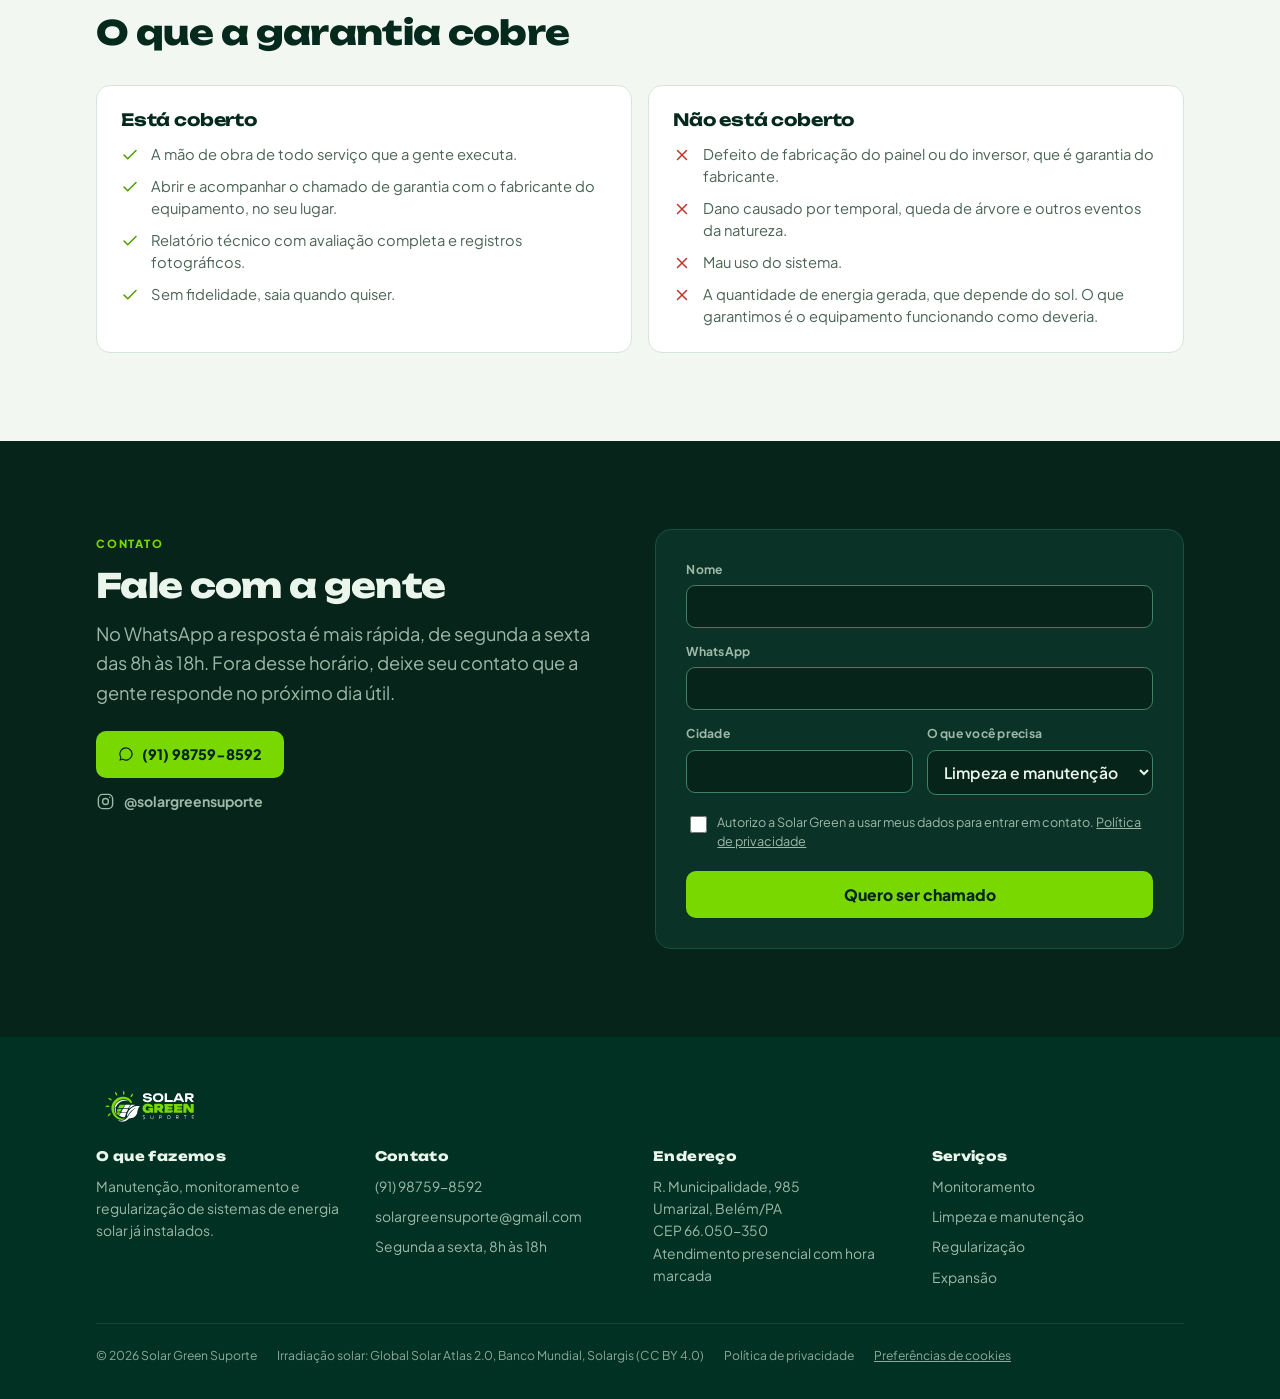
==== commit 42f11194: "Restaura home e isola revisao e carrossel na pagina do anuncio" ====
--- a/index.html
+++ b/index.html
@@ -24,7 +24,7 @@
 <link rel="preconnect" href="https://fonts.googleapis.com">
 <link rel="preconnect" href="https://fonts.gstatic.com" crossorigin>
 <link rel="stylesheet" href="https://fonts.googleapis.com/css2?family=Unbounded:wght@400;700;800;900&family=Plus+Jakarta+Sans:wght@400;500;600;700;800&display=swap">
-<link rel="stylesheet" href="css/style.css?v=2026-10-09a">
+<link rel="stylesheet" href="css/style.css?v=2026-10-09b">
 <link rel="preload" as="image" href="assets/hero-usina-mobile.webp" media="(max-width:700px)">
 <link rel="preload" as="image" href="assets/hero-usina.webp" media="(min-width:701px)">
 
@@ -59,8 +59,8 @@
   "sameAs": ["https://instagram.com/solargreensuporte"]
 }
 </script>
-<script type="module" src="js/app.js?v=2026-10-09a"></script>
-<script type="module" src="js/rastreio.js?v=2026-10-09a"></script>
+<script type="module" src="js/app.js?v=2026-10-09b"></script>
+<script type="module" src="js/rastreio.js?v=2026-10-09b"></script>
 </head>
 <body>
 <a class="pular" href="#principal">Pular para o conteúdo</a>
@@ -89,10 +89,6 @@
       <div>
         <h1>Sua usina está gerando <em>o que deveria</em>?</h1>
         <p>A gente cuida de sistemas de energia solar que já estão instalados. Limpeza, manutenção, monitoramento e regularização, em Belém e no Norte do Pará.</p>
-        <div class="hero-acoes">
-          <a class="calc-btn" href="#servicos">Encontre o que você precisa</a>
-          <a class="hero-secundario" href="#calc">Calcular a perda da minha usina</a>
-        </div>
         <ul class="hero-pontos">
           <li><svg class="ic" viewBox="0 0 24 24" aria-hidden="true"><path d="M20 6L9 17l-5-5"/></svg><span>Cálculo com a irradiação solar real da sua cidade, mês a mês</span></li>
           <li><svg class="ic" viewBox="0 0 24 24" aria-hidden="true"><path d="M20 6L9 17l-5-5"/></svg><span>Relatório com foto, assinado eletronicamente, depois de cada visita</span></li>
@@ -100,11 +96,100 @@
         </ul>
       </div>
 
-      <figure class="hero-equipe">
-        <img src="assets/fotos/01 - Equipe em visita tecnica.jpg" alt="Registro da equipe da Solar Green durante uma visita técnica" width="600" height="1067" fetchpriority="high">
-        <figcaption>A Solar Green começa pela vistoria diagnóstica, inclusive em usinas instaladas por outras empresas.</figcaption>
-      </figure>
+      <div class="calc" id="calc">
+        <h2 class="calc-t">Quanto sua usina está deixando de gerar</h2>
+        <form id="calcForm" novalidate>
+          <div class="campos">
+            <div class="campo">
+              <label for="placas">Quantidade de placas</label>
+              <input type="number" id="placas" placeholder="Ex.: 12" min="1" step="1" inputmode="numeric">
+            </div>
+            <div class="campo">
+              <label for="potPlaca">Potência de cada placa (W)</label>
+              <input type="number" id="potPlaca" min="50" step="5" inputmode="numeric">
+              <span class="dica">585W é a média atual.</span>
+            </div>
+            <div class="campo full combo">
+              <label for="cidadeInput">Cidade</label>
+              <input type="text" id="cidadeInput" placeholder="Ex.: Belém" autocomplete="off" role="combobox" aria-expanded="false" aria-controls="cidadeLista" aria-autocomplete="list">
+              <div class="combo-lista" id="cidadeLista" role="listbox" aria-label="Cidades"></div>
+              <span class="aviso-cidade" id="cidadeAviso" role="status"></span>
+            </div>
+            <div class="campo full">
+              <label for="tempoLimpeza">Há quanto tempo não faz limpeza ou manutenção</label>
+              <select id="tempoLimpeza" required></select>
+            </div>
+            <div class="campo full">
+              <label for="tarifa">Tarifa de energia (R$/kWh)</label>
+              <input type="number" id="tarifa" min="0.1" step="0.01" inputmode="decimal">
+              <span class="dica" id="tarifaDica">Está na sua conta de luz.</span>
+            </div>
+            <div class="campo full">
+              <details class="opcional">
+                <summary><svg viewBox="0 0 24 24" aria-hidden="true"><path d="M9 6l6 6-6 6"/></svg>Já sei o desempenho real da minha usina</summary>
+                <div class="campo">
+                  <label for="desempReal">Desempenho medido (%)</label>
+                  <input type="number" id="desempReal" min="1" max="120" step="1" placeholder="Ex.: 91" inputmode="numeric">
+                </div>
+              </details>
+            </div>
+          </div>
+          <p class="erro" id="calcErro" role="alert"></p>
+          <button class="calc-btn" id="btnCalc" type="submit">Calcular minha perda</button>
+        </form>
+
+        <!-- Depois que o modal do resultado fecha, o #mrResumo (com os mesmos
+             botões) é movido pra cá e fica aberto, como era antes do modal. -->
+        <div class="calc-resultado-slot" id="calcResultadoSlot"></div>
+      </div>
     </div>
+  </div>
+</div>
+
+<!-- ══ DE ONDE VEM O NÚMERO ══ -->
+<div class="claro">
+  <div class="wrap">
+    <section aria-labelledby="t-numero">
+      <div class="sec-head">
+        <span class="eyebrow">Como a conta é feita</span>
+        <h2 id="t-numero">De onde vem esse número</h2>
+        <p class="lede">Cada cidade recebe uma quantidade diferente de sol, e essa quantidade muda todo mês. Em agosto a irradiação em Belém é 29% maior do que em março. Por isso a conta é feita mês a mês, com o dado do seu município.</p>
+      </div>
+      <div class="gr-leg">
+        <span><i class="kk" style="border:1.5px dashed #b3ccb8;"></i> Geração esperada</span>
+        <span><i class="kk" style="background:#4e9b00;"></i> Geração no desempenho atual</span>
+        <span><i class="kk" style="background:rgba(192,52,42,.35);"></i> O que fica pelo caminho</span>
+      </div>
+      <div class="grafico exemplo" id="grafico">
+        <p class="gr-exemplo-nota" id="grNota">Exemplo: 12 placas de 585 W em Belém, mais de 1 ano sem limpeza. Calcule a sua usina no topo da página.</p>
+        <div class="barras" id="barras" role="img" aria-label="Gráfico de barras, mês a mês, da geração esperada e da geração no desempenho atual"></div>
+        <div class="gr-tip" id="grTip"></div>
+      </div>
+    </section>
+  </div>
+</div>
+
+<!-- ══ QUEM SOMOS ══ -->
+<div class="branco" id="quem-somos">
+  <div class="wrap">
+    <section aria-labelledby="t-quem">
+      <div class="sec-head">
+        <span class="eyebrow">Quem somos</span>
+        <h2 id="t-quem">Uma equipe que nasceu para cuidar da sua usina de verdade</h2>
+        <p class="lede">A Solar Green Suporte nasceu pra cuidar do sistema solar depois que a instalação termina. A gente não vende usina nova: entra quando a usina já existe, e o trabalho é garantir que ela continue gerando o que prometeu. Ficamos em Belém e atendemos o Norte do Pará.</p>
+      </div>
+      <div class="carrossel" id="carrossel">
+        <div class="car-trilho" id="carTrilho"></div>
+        <button class="car-nav car-prev" id="carPrev" type="button" aria-label="Foto anterior"><svg viewBox="0 0 24 24" aria-hidden="true"><path d="M15 18l-6-6 6-6"/></svg></button>
+        <button class="car-nav car-next" id="carNext" type="button" aria-label="Próxima foto"><svg viewBox="0 0 24 24" aria-hidden="true"><path d="M9 6l6 6-6 6"/></svg></button>
+      </div>
+      <div class="car-pontos" id="carPontos"></div>
+      <div class="resp">
+        <div class="r-rot">Responsável técnico</div>
+        <div class="r-nome">Felipe Eduardo Pamplona de Sousa Nascimento</div>
+        <div class="r-cargo">Engenheiro eletricista</div>
+      </div>
+    </section>
   </div>
 </div>
 
@@ -114,17 +199,8 @@
     <section aria-labelledby="t-servicos">
       <div class="sec-head">
         <span class="eyebrow">Serviços</span>
-        <h2 id="t-servicos">O que você precisa resolver?</h2>
-      </div>
-      <div class="problemas-grid">
-<a class="card problema" href="conta-alta-energia-solar.html"><h3>A conta subiu ou a geração caiu</h3><p>Entenda o que pode estar acontecendo com a sua usina.</p><span>Ver como podemos ajudar <span aria-hidden="true">→</span></span></a>
-<a class="card problema" href="manutencao-limpeza-energia-solar.html"><h3>Limpeza e manutenção</h3><p>Veja como avaliamos placas, conexões e inversor.</p><span>Ver como podemos ajudar <span aria-hidden="true">→</span></span></a>
-<a class="card problema" href="monitoramento-energia-solar.html"><h3>Acompanhar a geração</h3><p>Conheça o monitoramento da sua usina.</p><span>Ver como podemos ajudar <span aria-hidden="true">→</span></span></a>
-<a class="card problema" href="fatura-equatorial-energia-solar.html"><h3>Fatura da Equatorial</h3><p>Entenda cobrança, compensação e regularização.</p><span>Ver como podemos ajudar <span aria-hidden="true">→</span></span></a>
-<a class="card problema" href="goteira-telhado-energia-solar.html"><h3>Goteira no telhado com solar</h3><p>Veja como investigamos a origem do problema.</p><span>Ver como podemos ajudar <span aria-hidden="true">→</span></span></a>
-<a class="card problema" href="diagnostico-rede-eletrica-consultoria.html"><h3>Problema na rede elétrica</h3><p>Conheça o diagnóstico e a consultoria de energia.</p><span>Ver como podemos ajudar <span aria-hidden="true">→</span></span></a>
-</div>
-      <h3 class="servicos-subtitulo">Serviços para a sua usina</h3>
+        <h2 id="t-servicos">O que a gente faz</h2>
+      </div>
       <div class="grid g4">
         <div class="card">
           <div class="ico-c"><svg viewBox="0 0 24 24" aria-hidden="true"><path d="M3 12h4l2 6 4-14 2 8h6"/></svg></div>
@@ -167,117 +243,17 @@
           </div></div>
         </div>
       </div>
-    </section>
-  </div>
-</div>
-
-<!-- ══ CALCULADORA ══ -->
-<div class="escuro" id="calcular">
-  <div class="wrap">
-    <section class="calculo-secao" aria-labelledby="t-calculo">
-      <div class="sec-head">
-        <span class="eyebrow">Geração e desempenho</span>
-        <h2 id="t-calculo">Quanto a falta de manutenção pesa na sua usina?</h2>
-        <p class="lede">Informe os dados do sistema e o tempo desde a última limpeza para estimar o desempenho e a perda em reais.</p>
-      </div>
-      <div class="calc" id="calc">
-        <h2 class="calc-t">Quanto sua usina está deixando de gerar</h2>
-        <form id="calcForm" novalidate>
-          <div class="campos">
-            <div class="campo full">
-              <label for="placas">Quantidade de placas</label>
-              <input type="number" id="placas" placeholder="Ex.: 12" min="1" step="1" inputmode="numeric">
-            </div>
-            <div class="campo full combo">
-              <label for="cidadeInput">Cidade</label>
-              <input type="text" id="cidadeInput" placeholder="Ex.: Belém" autocomplete="off" role="combobox" aria-expanded="false" aria-controls="cidadeLista" aria-autocomplete="list">
-              <div class="combo-lista" id="cidadeLista" role="listbox" aria-label="Cidades"></div>
-              <span class="aviso-cidade" id="cidadeAviso" role="status"></span>
-            </div>
-            <div class="campo full">
-              <label for="tempoLimpeza">Há quanto tempo não faz limpeza ou manutenção</label>
-              <select id="tempoLimpeza" required></select>
-            </div>
-            <div class="campo full">
-              <details class="opcional ajustes-calculo">
-                <summary>Conferir potência das placas e tarifa</summary>
-            <div class="campo">
-              <label for="potPlaca">Potência de cada placa (W)</label>
-              <input type="number" id="potPlaca" min="50" step="5" inputmode="numeric">
-              <span class="dica">585W é a média atual.</span>
-            </div>
-            <div class="campo full">
-              <label for="tarifa">Tarifa de energia (R$/kWh)</label>
-              <input type="number" id="tarifa" min="0.1" step="0.01" inputmode="decimal">
-              <span class="dica" id="tarifaDica">Está na sua conta de luz.</span>
-            </div>
-              </details>
-            </div>
-            <div class="campo full">
-              <details class="opcional">
-                <summary><svg viewBox="0 0 24 24" aria-hidden="true"><path d="M9 6l6 6-6 6"/></svg>Já sei o desempenho real da minha usina</summary>
-                <div class="campo">
-                  <label for="desempReal">Desempenho medido (%)</label>
-                  <input type="number" id="desempReal" min="1" max="120" step="1" placeholder="Ex.: 91" inputmode="numeric">
-                </div>
-              </details>
-            </div>
-          </div>
-          <p class="erro" id="calcErro" role="alert"></p>
-          <button class="calc-btn" id="btnCalc" type="submit">Calcular minha perda</button>
-        </form>
-
-        <!-- Resultado e contato ficam junto da calculadora. -->
-        <div class="calc-resultado-slot" id="calcResultadoSlot"></div>
-      </div>
-    </section>
-  </div>
-</div>
-
-<!-- ══ DE ONDE VEM O NÚMERO ══ -->
-<div class="claro">
-  <div class="wrap">
-    <section aria-labelledby="t-numero">
-      <div class="sec-head">
-        <span class="eyebrow">Como a conta é feita</span>
-        <h2 id="t-numero">De onde vem esse número</h2>
-        <p class="lede">Cada cidade recebe uma quantidade diferente de sol, e essa quantidade muda todo mês. Em agosto a irradiação em Belém é 29% maior do que em março. Por isso a conta é feita mês a mês, com o dado do seu município.</p>
-      </div>
-      <div class="gr-leg">
-        <span><i class="kk" style="border:1.5px dashed #b3ccb8;"></i> Geração esperada</span>
-        <span><i class="kk" style="background:#4e9b00;"></i> Geração no desempenho atual</span>
-        <span><i class="kk" style="background:rgba(192,52,42,.35);"></i> O que fica pelo caminho</span>
-      </div>
-      <div class="grafico exemplo" id="grafico">
-        <p class="gr-exemplo-nota" id="grNota">Exemplo: 12 placas de 585 W em Belém, mais de 1 ano sem limpeza. Calcule a sua usina no topo da página.</p>
-        <div class="barras" id="barras" role="img" aria-label="Gráfico de barras, mês a mês, da geração esperada e da geração no desempenho atual"></div>
-        <div class="gr-tip" id="grTip"></div>
-      </div>
-    </section>
-  </div>
-</div>
-
-<!-- ══ QUEM SOMOS ══ -->
-<div class="branco" id="quem-somos">
-  <div class="wrap">
-    <section aria-labelledby="t-quem">
-      <div class="sec-head">
-        <span class="eyebrow">Quem somos</span>
-        <h2 id="t-quem">Quem cuida da sua usina</h2>
-        <p class="lede">A Solar Green Suporte nasceu pra cuidar do sistema solar depois que a instalação termina. A gente não vende usina nova: entra quando a usina já existe, e o trabalho é garantir que ela continue gerando o que prometeu. Ficamos em Belém e atendemos o Norte do Pará.</p>
-      </div>
-      <noscript><figure class="registro-estatico"><img src="assets/fotos/01 - Equipe em visita tecnica.jpg" width="600" height="1067" alt="Registro de visita técnica da Solar Green" loading="lazy"></figure></noscript>
-      <div class="carrossel" id="carrossel">
-        <div class="car-trilho" id="carTrilho"></div>
-        <button class="car-nav car-prev" id="carPrev" type="button" aria-label="Foto anterior"><svg viewBox="0 0 24 24" aria-hidden="true"><path d="M15 18l-6-6 6-6"/></svg></button>
-        <button class="car-nav car-next" id="carNext" type="button" aria-label="Próxima foto"><svg viewBox="0 0 24 24" aria-hidden="true"><path d="M9 6l6 6-6 6"/></svg></button>
-      </div>
-      <div class="car-pontos" id="carPontos"></div>
-      <div class="resp">
-        <div class="r-rot">Responsável técnico</div>
-        <div class="r-nome">Felipe Eduardo Pamplona de Sousa Nascimento</div>
-        <div class="r-cargo">Engenheiro eletricista</div>
-      </div>
+      <p class="lede" style="margin-top:26px;">A fatura subiu mesmo com energia solar? <a href="conta-alta-energia-solar.html" style="color:var(--verde-texto);font-weight:800;">Veja como investigamos a conta alta</a>.</p>
+      <nav aria-label="Guias de serviços e problemas frequentes" style="margin-top:20px;">
+        <p class="lede">Veja também como a Solar Green pode ajudar em cada situação:</p>
+        <ul style="display:flex;flex-wrap:wrap;gap:12px 24px;list-style:none;padding:0;margin:12px 0 0;">
+          <li><a href="manutencao-limpeza-energia-solar.html" style="color:var(--verde-texto);font-weight:800;">Manutenção e limpeza</a></li>
+          <li><a href="monitoramento-energia-solar.html" style="color:var(--verde-texto);font-weight:800;">Monitoramento</a></li>
+          <li><a href="fatura-equatorial-energia-solar.html" style="color:var(--verde-texto);font-weight:800;">Fatura da Equatorial</a></li>
+          <li><a href="goteira-telhado-energia-solar.html" style="color:var(--verde-texto);font-weight:800;">Goteira com placas solares</a></li>
+          <li><a href="diagnostico-rede-eletrica-consultoria.html" style="color:var(--verde-texto);font-weight:800;">Diagnóstico elétrico e consultoria</a></li>
+        </ul>
+      </nav>
     </section>
   </div>
 </div>
@@ -461,9 +437,9 @@
       <div>
         <h3>Serviços</h3>
         <ul>
-          <li><a href="monitoramento-energia-solar.html">Monitoramento</a></li>
-          <li><a href="manutencao-limpeza-energia-solar.html">Limpeza e manutenção</a></li>
-          <li><a href="fatura-equatorial-energia-solar.html">Regularização</a></li>
+          <li><a href="#servicos">Monitoramento</a></li>
+          <li><a href="#servicos">Limpeza e manutenção</a></li>
+          <li><a href="#servicos">Regularização</a></li>
           <li><a href="#servicos">Expansão</a></li>
         </ul>
       </div>
@@ -485,7 +461,7 @@
 </div>
 
 <!-- ══ MODAL DO RESULTADO DA CALCULADORA ══ -->
-<div class="modal-resultado" id="modalResultado" role="dialog" aria-modal="true" aria-hidden="true" aria-label="Contato sobre o resultado">
+<div class="modal-resultado" id="modalResultado" role="dialog" aria-modal="true" aria-hidden="true" aria-label="Resultado do cálculo">
   <div class="mr-caixa">
     <button class="mr-fechar" id="mrFechar" type="button">Continuar no site</button>
 
@@ -500,11 +476,11 @@
         <div class="res-item"><div class="v" id="resPior">-</div><div class="l">pior mês</div></div>
       </div>
       <div class="res-cta mr-cta" id="resCta">
-        <button class="btn-form" id="ctaDuvidas" type="button">Quero conversar sobre meu resultado</button>
         <a class="btn-zap" id="ctaZap" href="https://wa.me/5591987598592" data-evento="whatsapp_resultado" target="_blank" rel="noopener">
           <svg viewBox="0 0 24 24" fill="currentColor" style="width:16px;height:16px;" aria-hidden="true"><path d="M12 2a10 10 0 0 0-8.6 15.1L2 22l5-1.3A10 10 0 1 0 12 2zm0 18.2c-1.5 0-3-.4-4.3-1.2l-.3-.2-3 .8.8-2.9-.2-.3A8.2 8.2 0 1 1 12 20.2z"/></svg>
-          Prefiro falar agora no WhatsApp
+          Resolver a perda agora
         </a>
+        <button class="btn-form" id="ctaDuvidas" type="button">Tirar dúvidas</button>
       </div>
       <p class="res-horario" id="resHorario"></p>
       <p class="res-fonte">Estimativa. Irradiação do Global Solar Atlas (Banco Mundial, Solargis), plano inclinado no ângulo ideal, com 20% de perdas normais do sistema. O número real depende de sombreamento, idade dos módulos e estado do inversor, medidos na vistoria.</p>
@@ -518,8 +494,8 @@
         <div class="campos">
           <div class="campo full"><label for="mNome">Nome</label><input type="text" id="mNome" autocomplete="name" required></div>
           <div class="campo full"><label for="mZap">WhatsApp</label><input type="tel" id="mZap" autocomplete="tel" inputmode="tel" required></div>
-          <div class="campo" hidden><label for="mCidade">Cidade</label><input type="text" id="mCidade" autocomplete="address-level2"></div>
-          <div class="campo" hidden><label for="mServico">O que você precisa</label>
+          <div class="campo"><label for="mCidade">Cidade</label><input type="text" id="mCidade" autocomplete="address-level2"></div>
+          <div class="campo"><label for="mServico">O que você precisa</label>
             <select id="mServico">
               <option>Limpeza e manutenção</option>
               <option>Monitoramento</option>
--- a/css/style.css
+++ b/css/style.css
@@ -312,7 +312,6 @@
   font-size:.82rem;padding:0;margin-bottom:16px;
 }
 .mr-voltar:hover{color:var(--verde);}
-#mrDuvidas .lede{color:var(--escuro-soft);}
 #mrDuvidas h3{font-family:var(--display);font-weight:800;color:var(--escuro-ink);}
 #mrSucesso{text-align:center;padding:8px 0;}
 #mrSucesso p{font-size:.94rem;color:var(--escuro-soft);margin-bottom:18px;}
@@ -435,9 +434,18 @@
 .resp .r-nome{font-family:var(--display);font-weight:800;font-size:1.05rem;margin-top:6px;}
 .resp .r-cargo{font-size:.9rem;color:var(--claro-soft);margin-top:2px;}
 
-/* Contato aparece junto do conteúdo e do resultado, sem faixa sobreposta. */
+/* Barra fixa de contato no celular */
 .barra-zap{display:none;}
-@media (max-width:720px){header{position:static;}}
+@media (max-width:720px){
+  body{padding-bottom:76px;}
+  .barra-zap{
+    display:flex;align-items:center;gap:12px;position:fixed;left:0;right:0;bottom:0;z-index:35;
+    background:var(--breu);border-top:1px solid var(--escuro-linha);padding:10px var(--gutter);
+  }
+  .barra-zap .btn-zap{flex:none;padding:11px 18px;}
+  .barra-zap .b-hor{font-size:.74rem;color:var(--escuro-soft);line-height:1.35;}
+  body.banner-aberto .barra-zap{display:none;}
+}
 .f-fim a{color:inherit;}
 noscript .ns{background:var(--breu);color:var(--escuro-ink);padding:14px var(--gutter);text-align:center;font-size:.9rem;}
 noscript .ns a{color:var(--verde);font-weight:700;}
@@ -480,32 +488,3 @@
 }
 body.banner-aberto{overflow:hidden;}
 .pref-cookies{background:none;border:0;padding:0;font:inherit;color:inherit;text-decoration:underline;cursor:pointer;}
-
-/* Revisão da jornada nas páginas existentes. */
-[hidden]{display:none!important;}
-#calc{scroll-margin-top:24px;}
-.hero-acoes{display:flex;flex-direction:column;align-items:flex-start;gap:16px;margin-top:24px;}
-.hero-acoes .calc-btn{width:auto;margin:0;text-decoration:none;}
-.hero-secundario{font-size:.9rem;color:var(--escuro-ink);text-underline-offset:4px;}
-.hero-equipe{margin:0;max-width:430px;justify-self:center;}
-.hero-equipe img{width:100%;height:360px;object-fit:cover;object-position:center 40%;border-radius:16px;display:block;}
-.hero-equipe figcaption{font-size:.8rem;color:var(--escuro-soft);margin-top:12px;line-height:1.5;}
-.problemas-grid{display:grid;grid-template-columns:repeat(3,1fr);gap:16px;}
-.problema{text-decoration:none;display:flex;flex-direction:column;gap:12px;}
-.problema:hover{border-color:var(--verde-texto);}
-.problema h3{font-size:1rem;}
-.problema>span{margin-top:auto;font-size:.8rem;font-weight:800;color:var(--verde-texto);}
-.servicos-subtitulo{margin:38px 0 20px;}
-.calculo-secao{max-width:660px;margin:auto;}
-.ajustes-calculo summary{min-height:44px;}
-.calc .campos>.campo label{min-height:0;}
-.mr-cta .btn-form{background:var(--verde);color:var(--breu);border-color:var(--verde);font-weight:800;}
-.mr-cta .btn-zap{background:transparent;color:var(--escuro-ink);border:1px solid var(--escuro-linha);font-size:.82rem;}
-.registro-estatico img{max-height:420px;width:auto;}
-@media(max-width:720px){
-  .problemas-grid{grid-template-columns:1fr;}
-  .hero-equipe{max-width:none;width:100%;}
-  .hero-equipe img{height:280px;}
-  .hero-pontos{margin-top:22px;}
-  .mr-caixa{padding-top:44px;}
-}
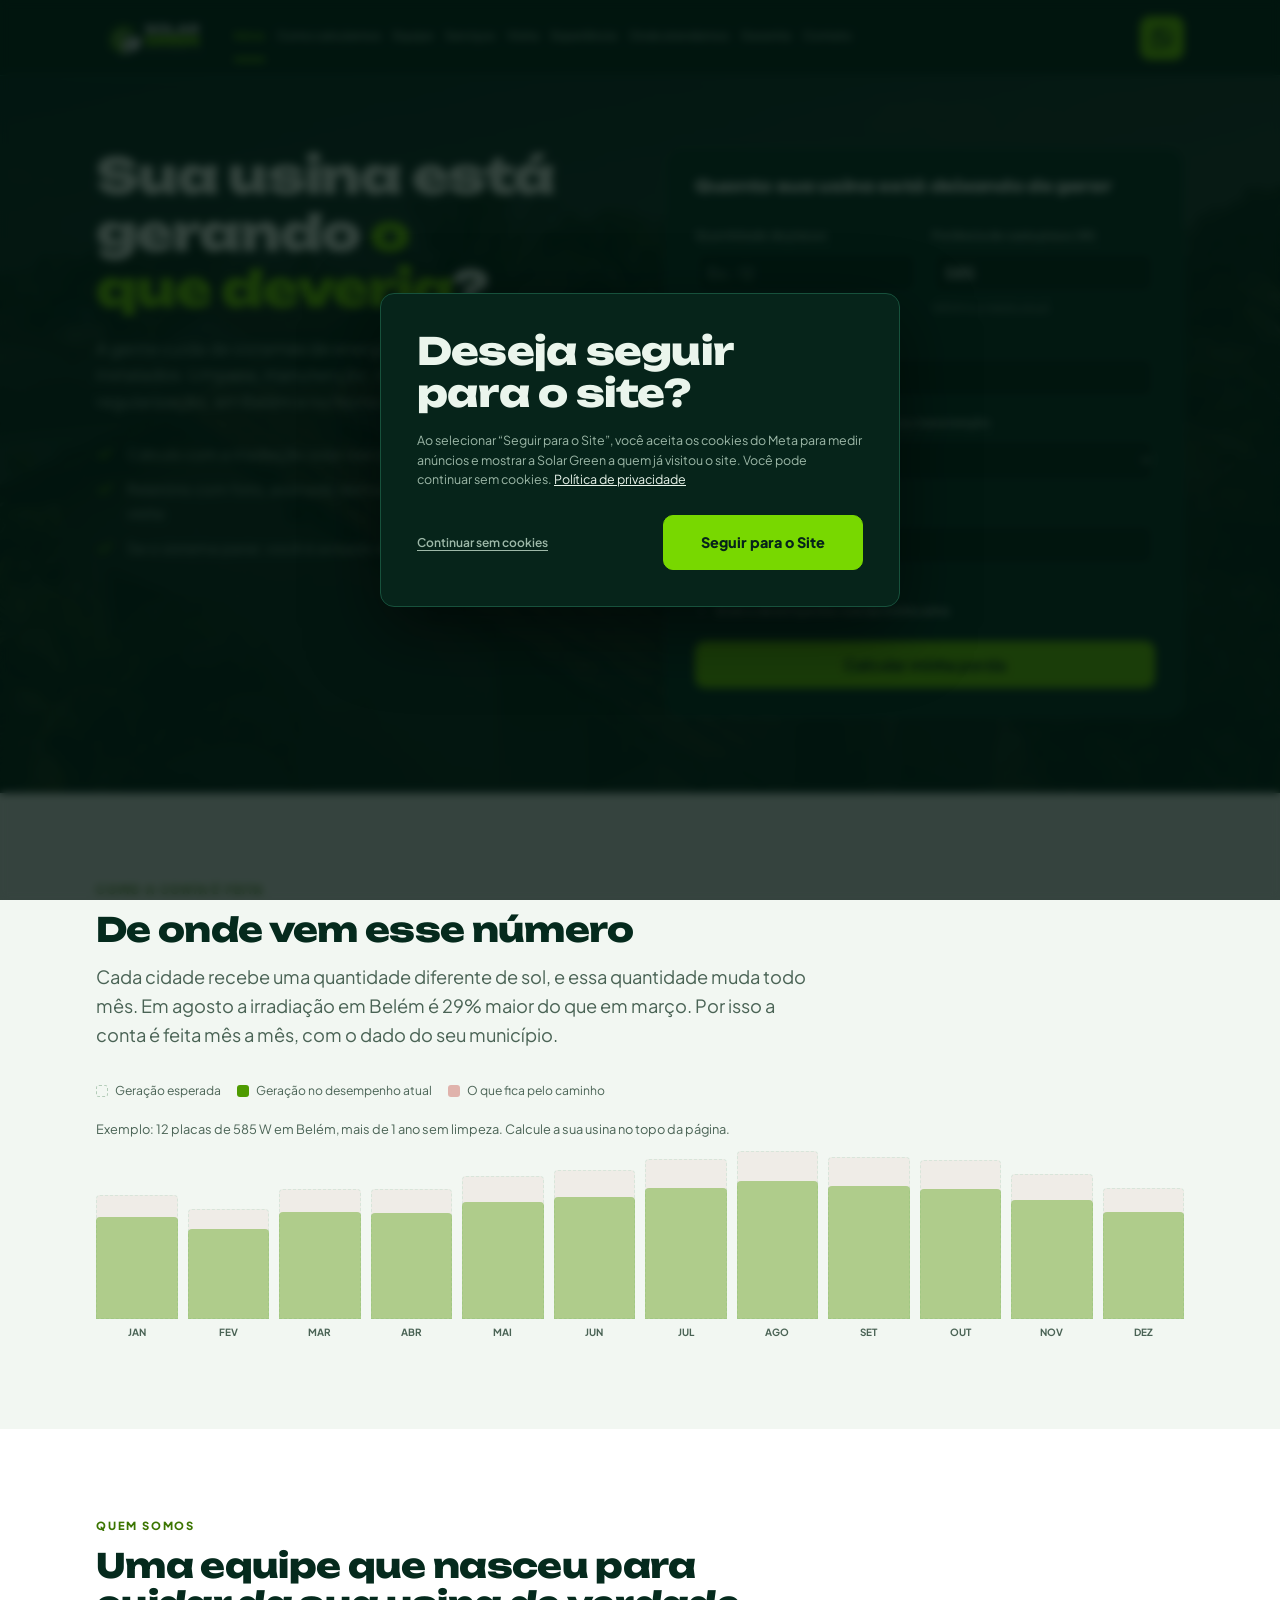
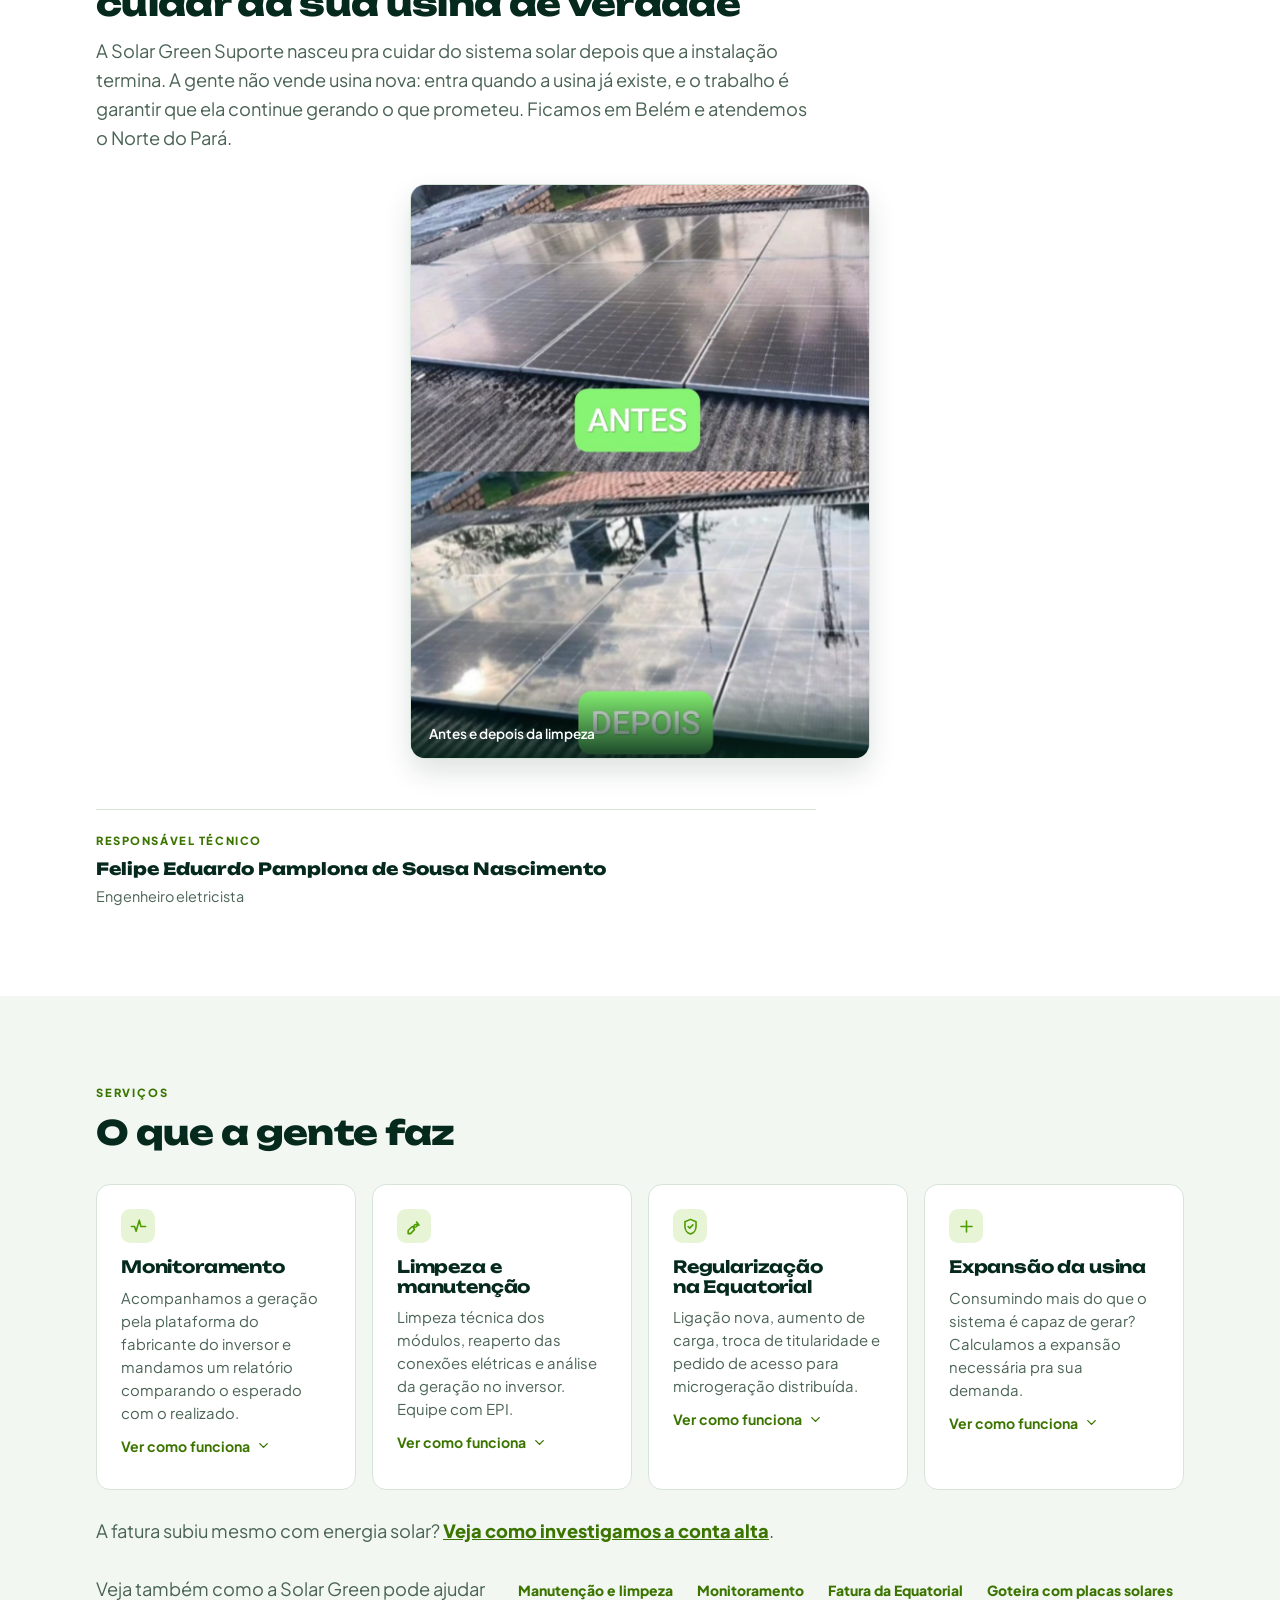
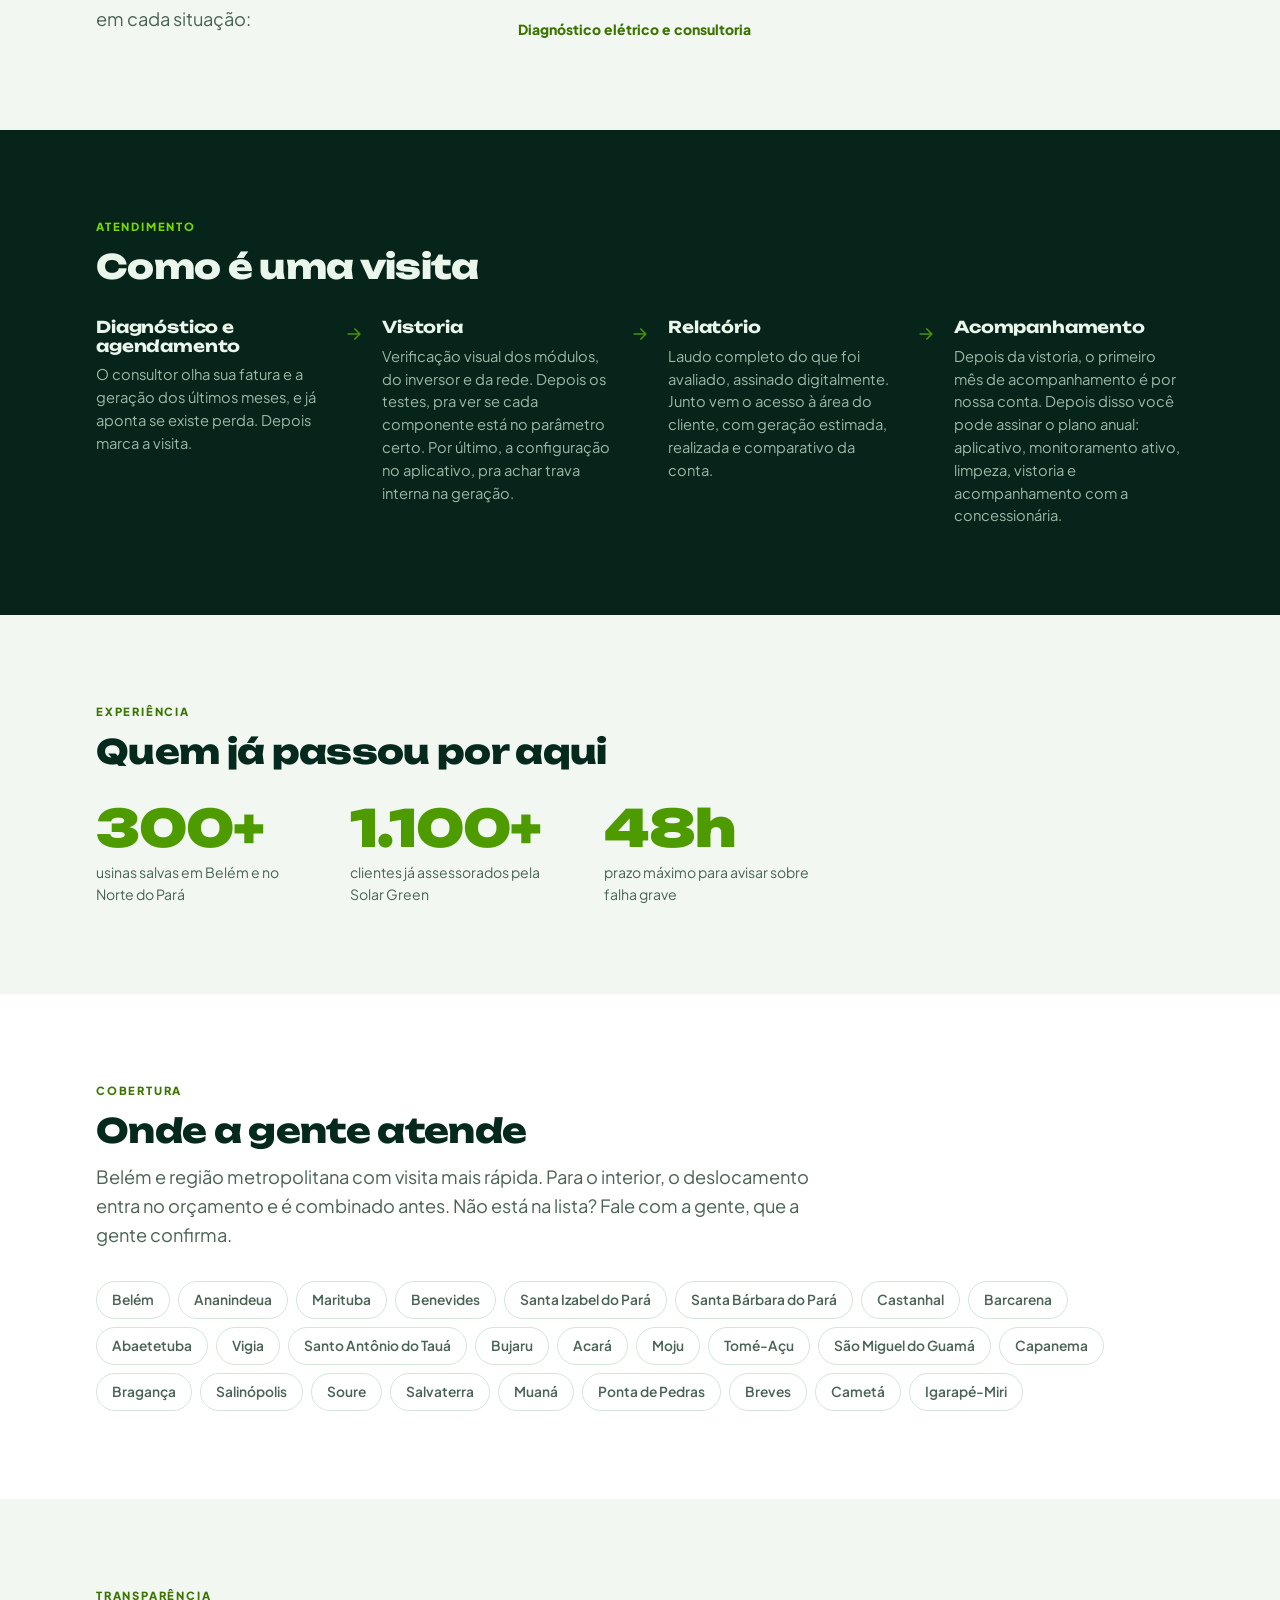
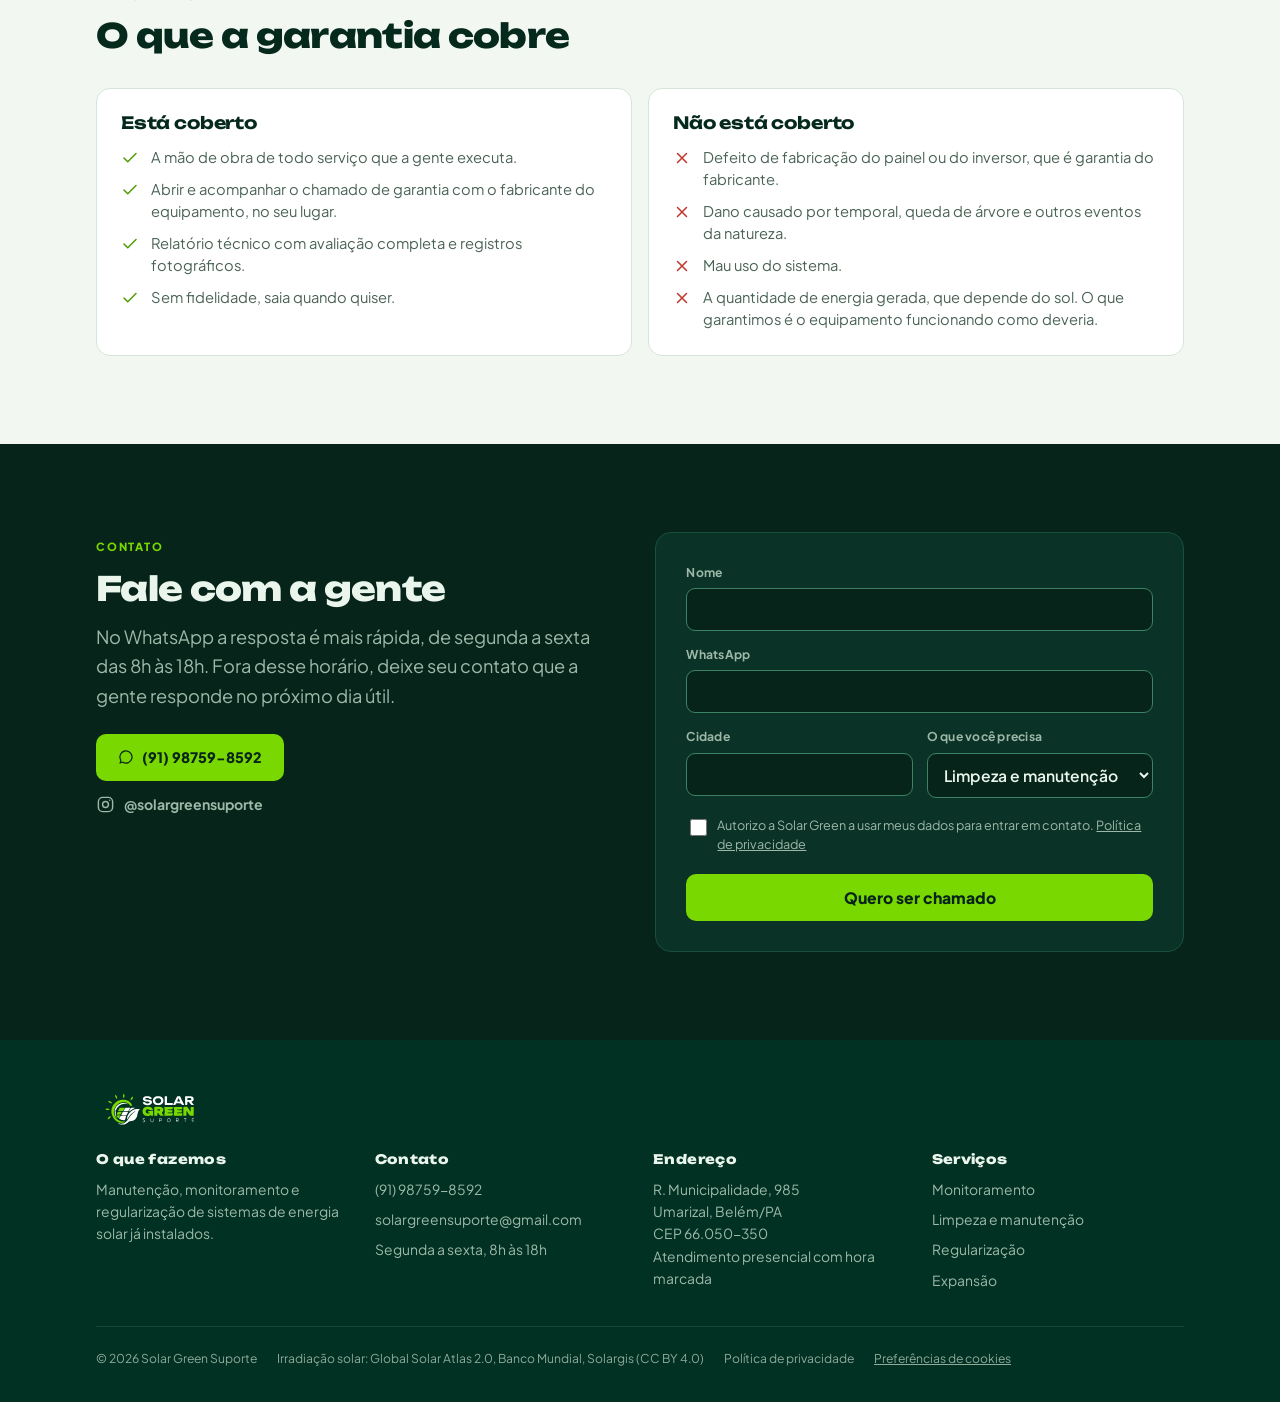
==== commit 43e954c0: "Adiciona menu de seções e simplifica WhatsApp na home" ====
--- a/index.html
+++ b/index.html
@@ -24,7 +24,7 @@
 <link rel="preconnect" href="https://fonts.googleapis.com">
 <link rel="preconnect" href="https://fonts.gstatic.com" crossorigin>
 <link rel="stylesheet" href="https://fonts.googleapis.com/css2?family=Unbounded:wght@400;700;800;900&family=Plus+Jakarta+Sans:wght@400;500;600;700;800&display=swap">
-<link rel="stylesheet" href="css/style.css?v=2026-10-09b">
+<link rel="stylesheet" href="css/style.css?v=2026-10-09c">
 <link rel="preload" as="image" href="assets/hero-usina-mobile.webp" media="(max-width:700px)">
 <link rel="preload" as="image" href="assets/hero-usina.webp" media="(min-width:701px)">
 
@@ -59,24 +59,30 @@
   "sameAs": ["https://instagram.com/solargreensuporte"]
 }
 </script>
-<script type="module" src="js/app.js?v=2026-10-09b"></script>
-<script type="module" src="js/rastreio.js?v=2026-10-09b"></script>
+<script type="module" src="js/app.js?v=2026-10-09c"></script>
+<script type="module" src="js/rastreio.js?v=2026-10-09c"></script>
 </head>
-<body>
+<body class="home">
 <a class="pular" href="#principal">Pular para o conteúdo</a>
 <noscript><div class="ns">Para calcular a perda da sua usina, ative o JavaScript. Se preferir, <a href="https://wa.me/5591987598592">fale com a gente no WhatsApp</a>.</div></noscript>
 
 <header>
   <div class="wrap topbar">
     <a class="logo" href="#topo" aria-label="Solar Green Suporte, ir para o topo"><img src="assets/logo-branca.svg" alt="Solar Green Suporte" width="118" height="44"></a>
-    <nav aria-label="Principal">
+    <nav class="menu-secoes" aria-label="Seções da página" data-menu-secoes>
+      <a class="nav-link" href="#topo" aria-current="location">Início</a>
+      <a class="nav-link" href="#metodologia">Como calculamos</a>
+      <a class="nav-link" href="#quem-somos">Equipe</a>
       <a class="nav-link" href="#servicos">Serviços</a>
+      <a class="nav-link" href="#atendimento">Visita</a>
+      <a class="nav-link" href="#experiencia">Experiência</a>
       <a class="nav-link" href="#cobertura">Onde atendemos</a>
-      <a class="zap" href="https://wa.me/5591987598592" data-evento="whatsapp_topo" target="_blank" rel="noopener">
-        <svg viewBox="0 0 24 24" fill="currentColor" aria-hidden="true"><path d="M12 2a10 10 0 0 0-8.6 15.1L2 22l5-1.3A10 10 0 1 0 12 2zm0 18.2c-1.5 0-3-.4-4.3-1.2l-.3-.2-3 .8.8-2.9-.2-.3A8.2 8.2 0 1 1 12 20.2z"/></svg>
-        <span>WhatsApp</span>
-      </a>
+      <a class="nav-link" href="#garantia">Garantia</a>
+      <a class="nav-link" href="#contato">Contato</a>
     </nav>
+    <a class="zap" href="https://wa.me/5591987598592" data-evento="whatsapp_topo" target="_blank" rel="noopener" aria-label="Falar no WhatsApp" title="Falar no WhatsApp">
+      <svg viewBox="0 0 24 24" fill="currentColor" aria-hidden="true"><path d="M12 2a10 10 0 0 0-8.6 15.1L2 22l5-1.3A10 10 0 1 0 12 2zm0 18.2c-1.5 0-3-.4-4.3-1.2l-.3-.2-3 .8.8-2.9-.2-.3A8.2 8.2 0 1 1 12 20.2z"/><path fill="none" stroke="currentColor" stroke-width="2.8" stroke-linecap="round" stroke-linejoin="round" transform="translate(5.5 4.5) scale(.55)" d="M22 16.92v3a2 2 0 0 1-2.18 2 19.79 19.79 0 0 1-8.63-3.07 19.5 19.5 0 0 1-6-6 19.79 19.79 0 0 1-3.07-8.67A2 2 0 0 1 4.11 2h3a2 2 0 0 1 2 1.72c.13.96.36 1.9.69 2.79a2 2 0 0 1-.45 2.11L8.09 9.89a16 16 0 0 0 6 6l1.27-1.27a2 2 0 0 1 2.11-.45c.89.33 1.83.56 2.79.69A2 2 0 0 1 22 16.92z"/></svg>
+    </a>
   </div>
 </header>
 
@@ -147,7 +153,7 @@
 </div>
 
 <!-- ══ DE ONDE VEM O NÚMERO ══ -->
-<div class="claro">
+<div class="claro" id="metodologia">
   <div class="wrap">
     <section aria-labelledby="t-numero">
       <div class="sec-head">
@@ -292,7 +298,7 @@
 </div>
 
 <!-- ══ PROVA ══ -->
-<div class="claro">
+<div class="claro" id="experiencia">
   <div class="wrap">
     <section aria-labelledby="t-prova">
       <div class="sec-head">
@@ -333,7 +339,7 @@
 </div>
 
 <!-- ══ GARANTIA ══ -->
-<div class="claro">
+<div class="claro" id="garantia">
   <div class="wrap">
     <section aria-labelledby="t-garantia">
       <div class="sec-head">
@@ -451,14 +457,6 @@
     </div>
   </div>
 </footer>
-
-<div class="barra-zap" id="barraZap">
-  <a class="btn-zap" href="https://wa.me/5591987598592" data-evento="whatsapp_barra" target="_blank" rel="noopener">
-    <svg viewBox="0 0 24 24" fill="currentColor" style="width:16px;height:16px;" aria-hidden="true"><path d="M12 2a10 10 0 0 0-8.6 15.1L2 22l5-1.3A10 10 0 1 0 12 2zm0 18.2c-1.5 0-3-.4-4.3-1.2l-.3-.2-3 .8.8-2.9-.2-.3A8.2 8.2 0 1 1 12 20.2z"/></svg>
-    Falar no WhatsApp
-  </a>
-  <span class="b-hor" id="barraHorario">Segunda a sexta, 8h às 18h</span>
-</div>
 
 <!-- ══ MODAL DO RESULTADO DA CALCULADORA ══ -->
 <div class="modal-resultado" id="modalResultado" role="dialog" aria-modal="true" aria-hidden="true" aria-label="Resultado do cálculo">
--- a/css/style.css
+++ b/css/style.css
@@ -488,3 +488,20 @@
 }
 body.banner-aberto{overflow:hidden;}
 .pref-cookies{background:none;border:0;padding:0;font:inherit;color:inherit;text-decoration:underline;cursor:pointer;}
+
+/* Navegação por seções da home, com WhatsApp apenas no topo. */
+.home{padding-bottom:0;}
+.home .topbar{display:grid;grid-template-columns:auto minmax(0,1fr) auto;gap:12px 20px;}
+.home .menu-secoes{min-width:0;gap:12px;overflow-x:auto;overscroll-behavior-x:contain;scrollbar-width:thin;scrollbar-color:var(--escuro-linha) transparent;}
+.home .menu-secoes .nav-link{display:block;flex:none;white-space:nowrap;font-size:.74rem;min-height:44px;line-height:44px;border-bottom:3px solid transparent;}
+.home .menu-secoes a[aria-current="location"]{color:var(--verde);border-bottom-color:var(--verde);}
+.home header .zap{padding:0;width:44px;height:44px;justify-content:center;}
+.home header .zap svg{width:24px;height:24px;}
+.home main>[id]{scroll-margin-top:calc(var(--altura-menu,120px) + 12px);}
+@media(max-width:1000px){
+  .home .topbar{grid-template-columns:minmax(0,1fr) auto;padding-block:10px;gap:4px 16px;}
+  .home .logo{grid-column:1;grid-row:1;}
+  .home header .zap{grid-column:2;grid-row:1;}
+  .home .menu-secoes{grid-column:1 / -1;grid-row:2;gap:20px;}
+  .home .menu-secoes .nav-link{font-size:.8rem;}
+}
